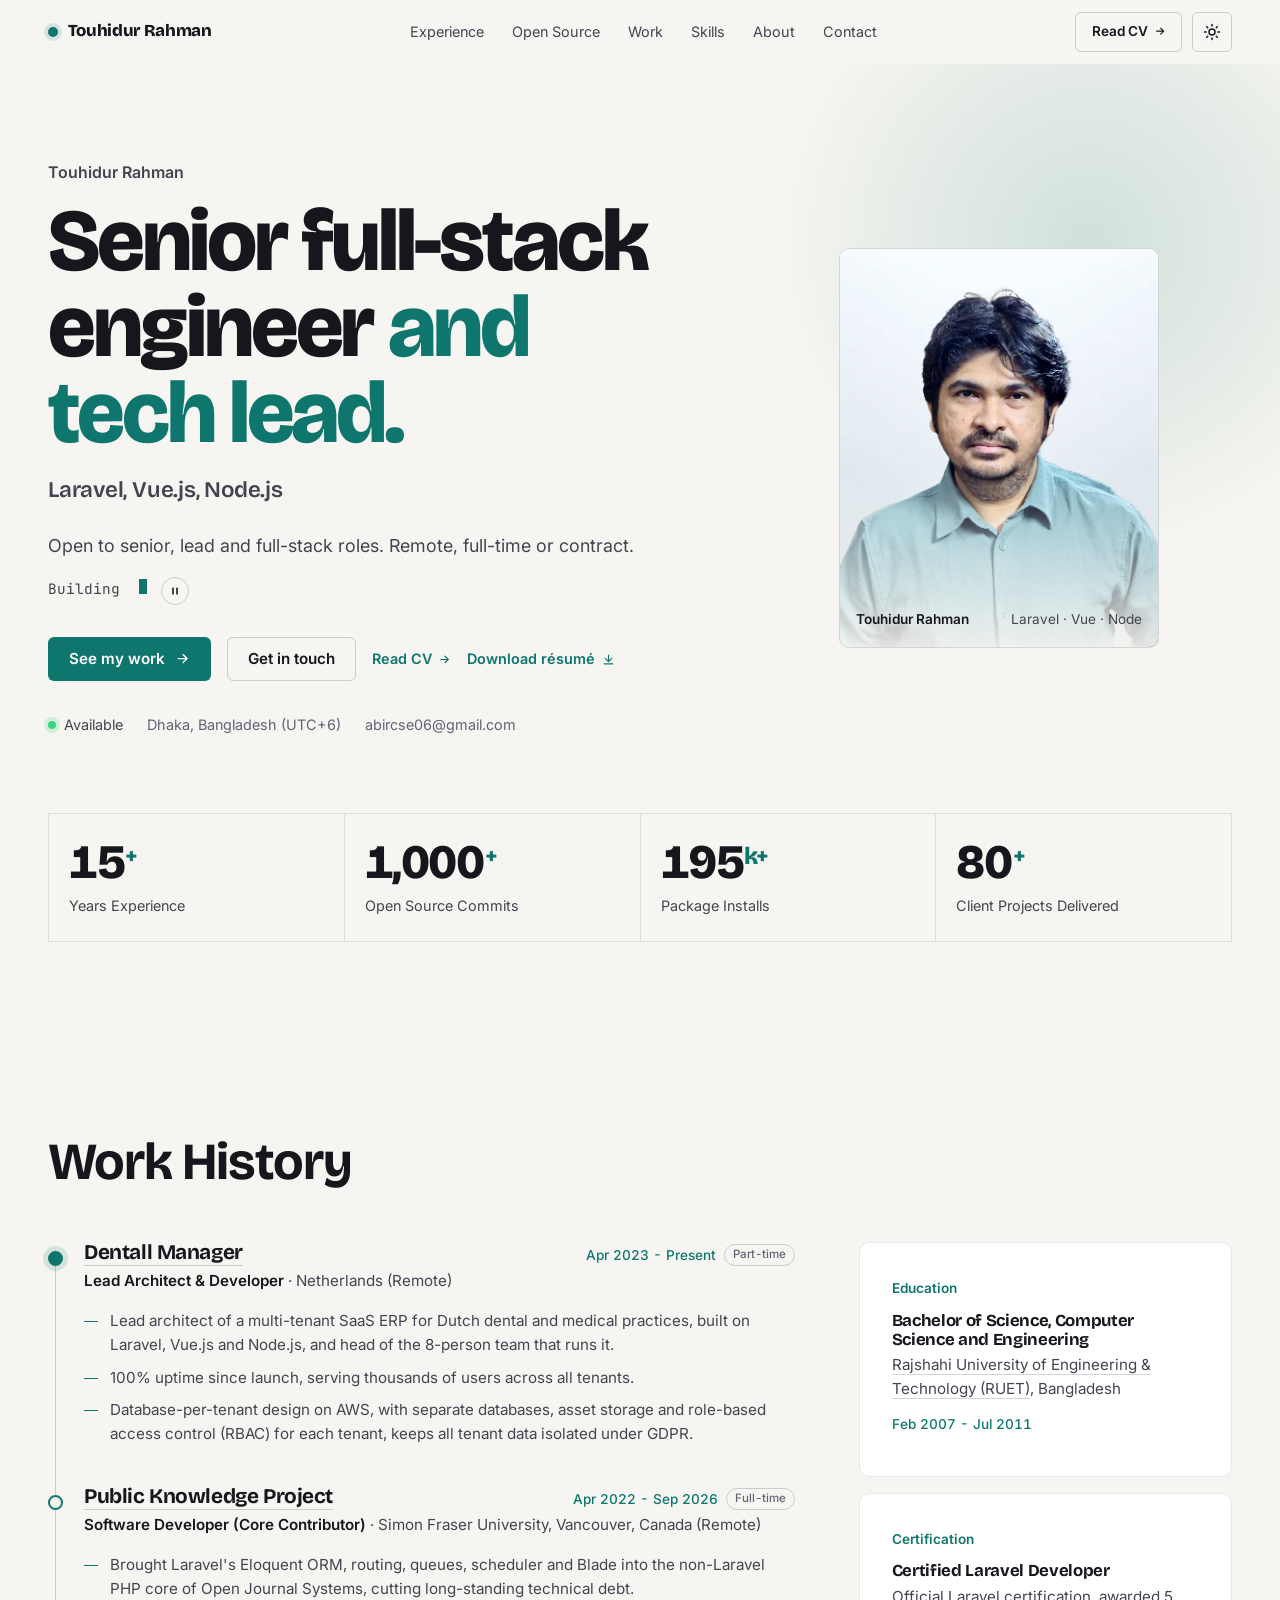
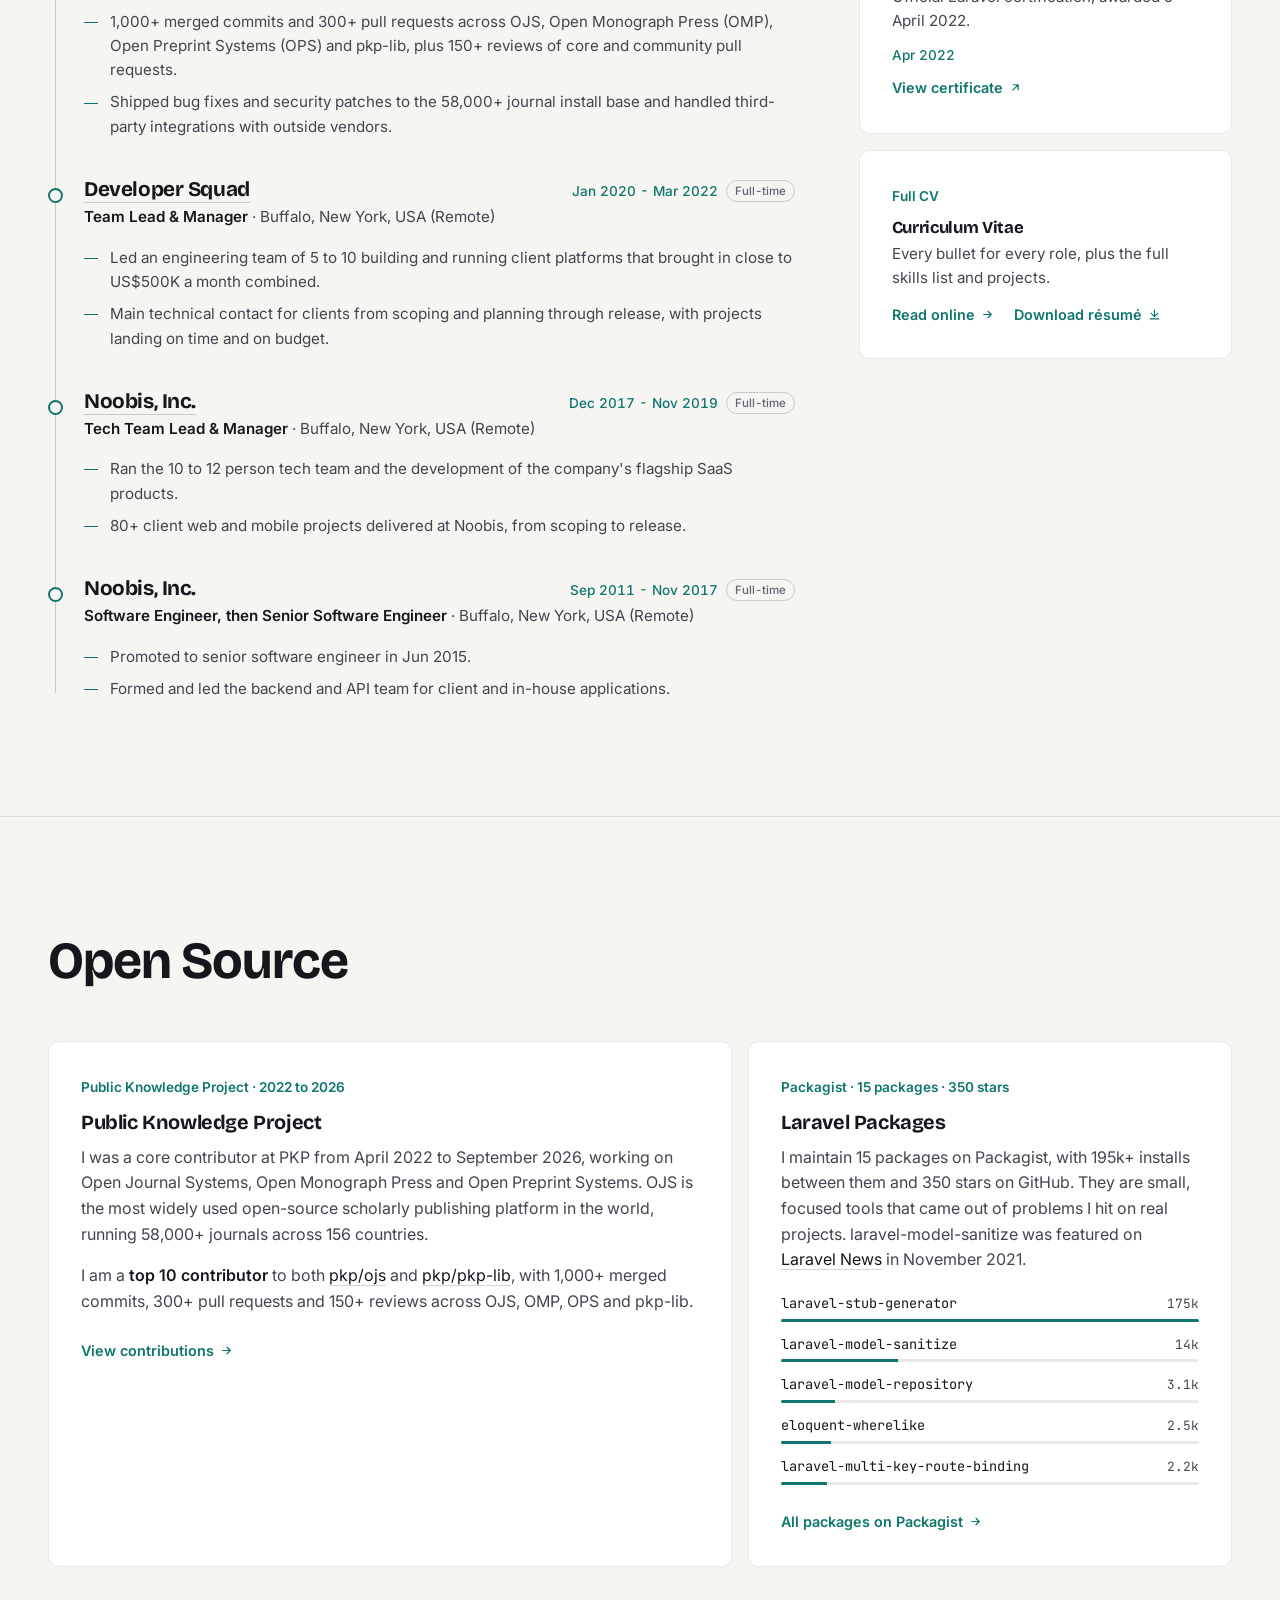
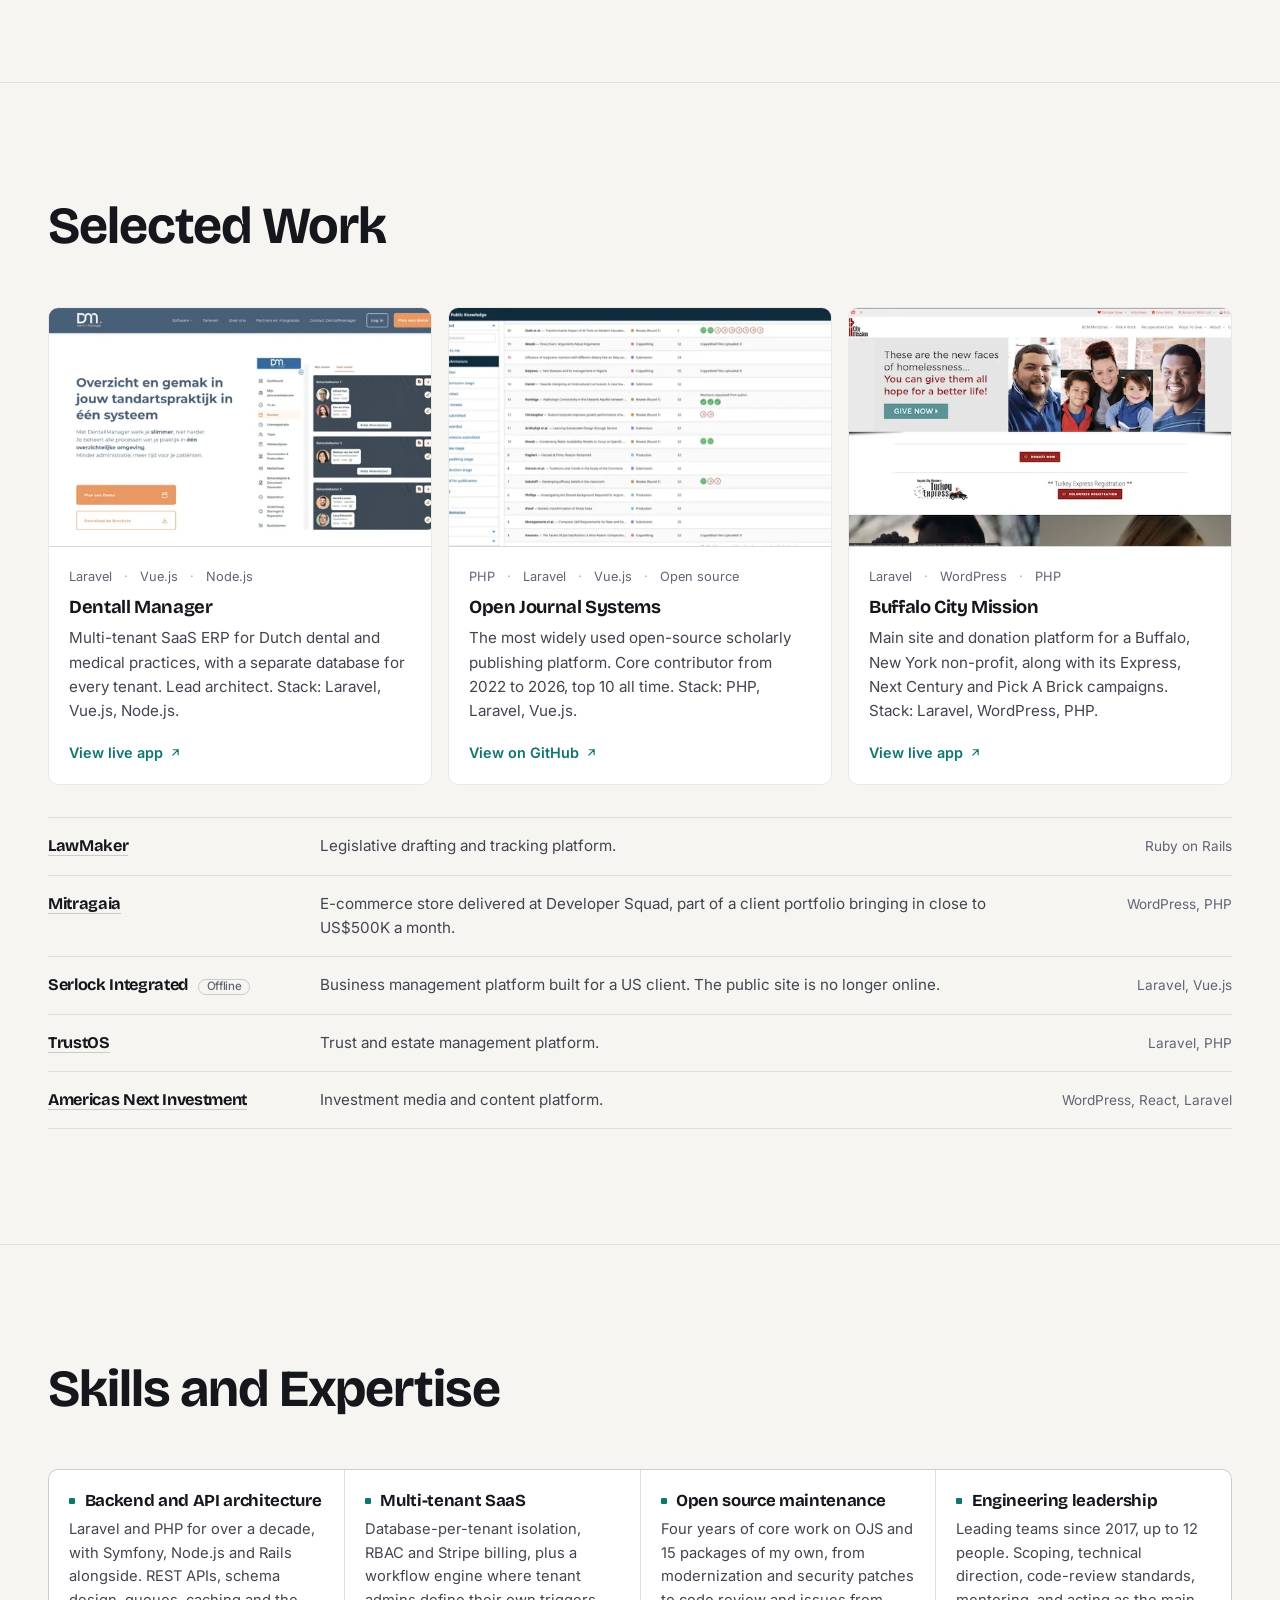
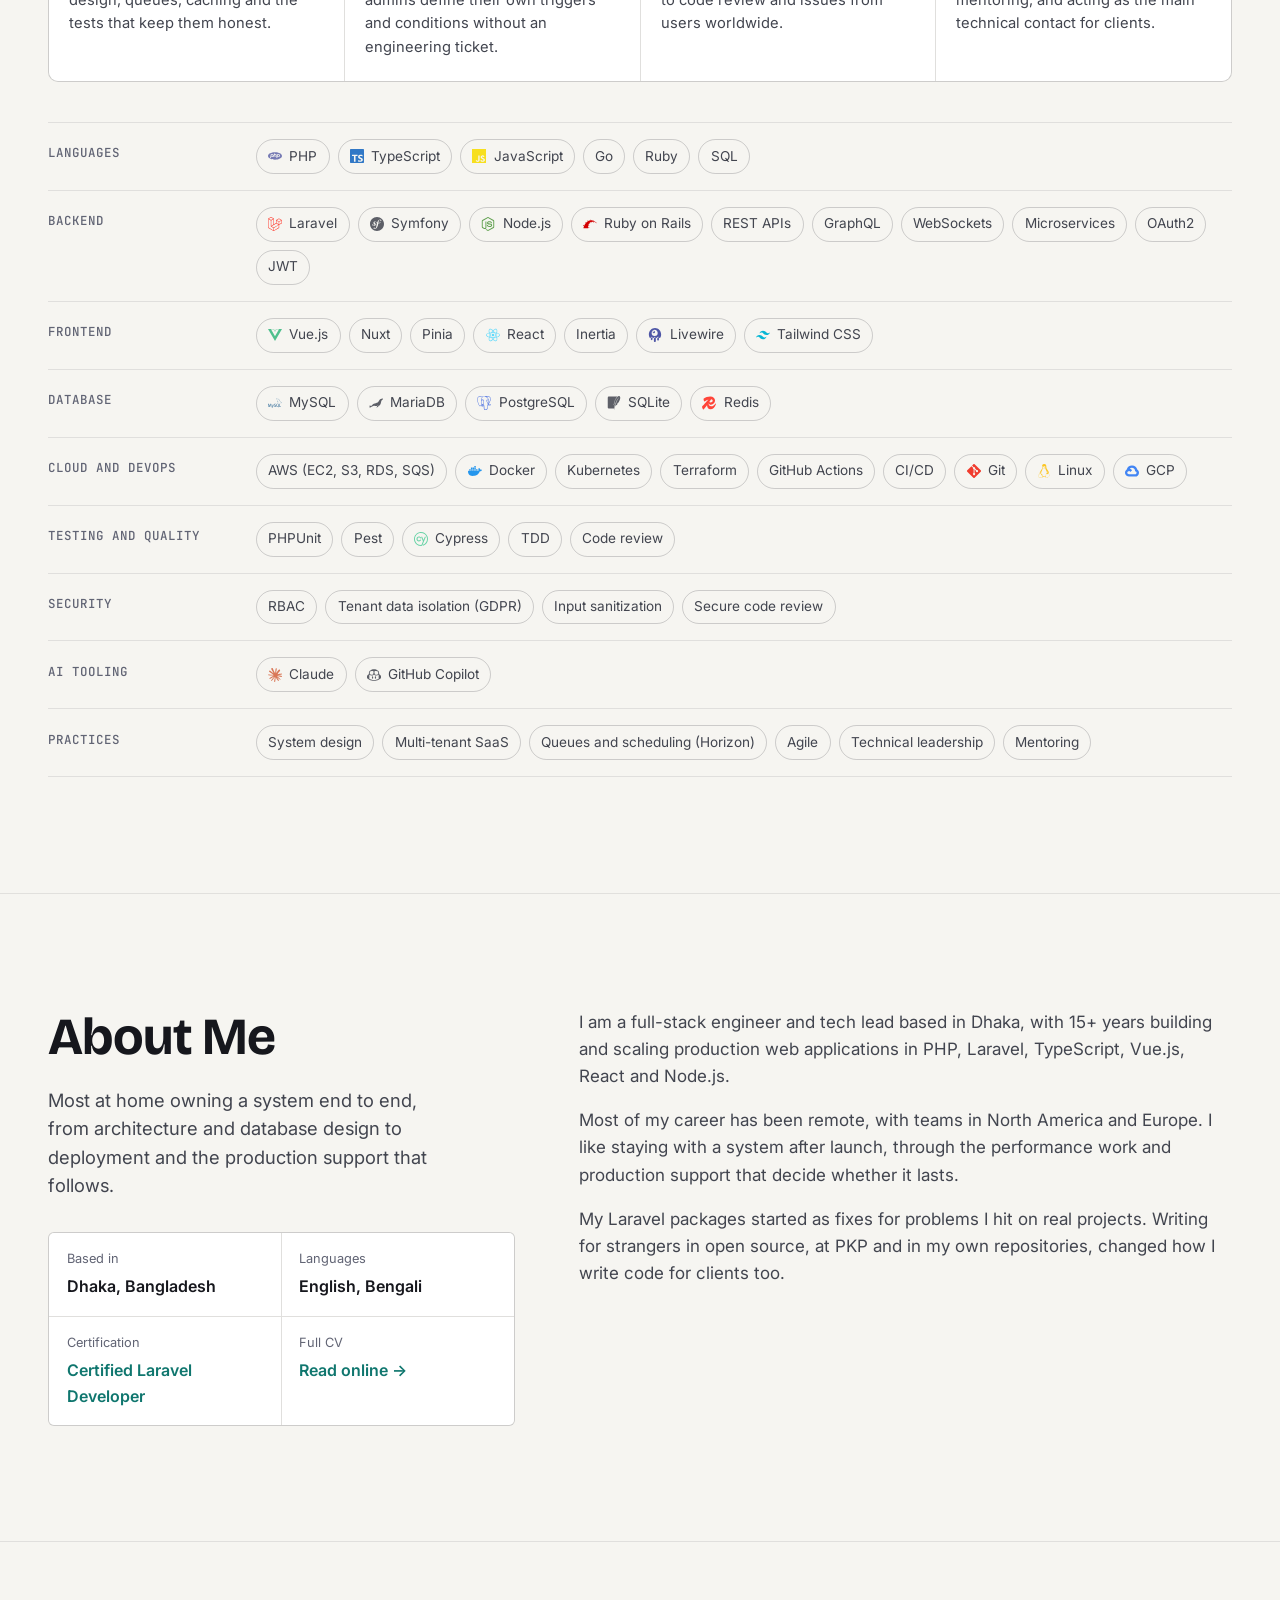
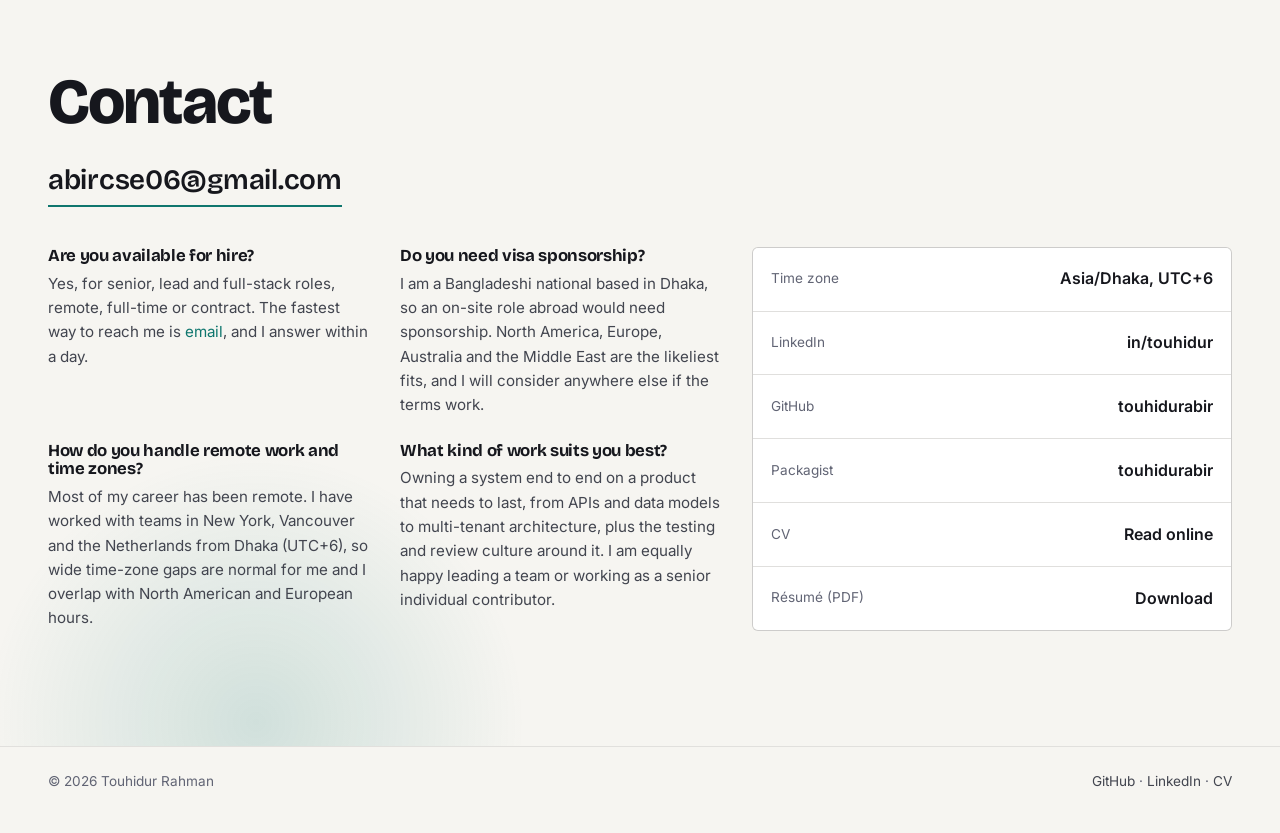
==== index.html @ f5d55537 "Remove ReadNtMeter, the hidden recommendations and unused images" ====
<!doctype html>
<html lang="en">
<head>
	<meta charset="utf-8">
	<meta name="viewport" content="width=device-width, initial-scale=1">
	<meta name="theme-color" content="#0b0c10" media="(prefers-color-scheme: dark)">
	<meta name="theme-color" content="#f6f5f1" media="(prefers-color-scheme: light)">

	<title>Touhidur Rahman | Senior Full-Stack Engineer and Tech Lead | Laravel, Vue.js, Node.js</title>

	<meta name="description" content="Touhidur Rahman is a senior full-stack engineer and tech lead with 15+ years in PHP, Laravel, Vue.js and Node.js, and a top 10 all-time contributor to Open Journal Systems.">
	<meta name="author" content="Touhidur Rahman">
	<meta name="robots" content="index, follow, max-image-preview:large, max-snippet:-1">
	<link rel="canonical" href="https://touhidurabir.github.io/">
	<meta name="google-site-verification" content="dKxKShrEbEvS8kAWoriZzG3mnbuSflZlJT23rzNKthg">

	<meta property="og:type" content="profile">
	<meta property="og:site_name" content="Touhidur Rahman">
	<meta property="og:title" content="Touhidur Rahman | Senior Full-Stack Engineer and Tech Lead | Laravel, Vue.js, Node.js">
	<meta property="og:description" content="Full-stack engineer and tech lead with 15+ years building production web applications in PHP, Laravel, TypeScript, Vue.js, React and Node.js. Top 10 all-time contributor to Open Journal Systems, and 15 Laravel packages with 195k+ installs. Open to senior, lead and full-stack roles, remote, full-time or contract.">
	<meta property="og:url" content="https://touhidurabir.github.io/">
	<meta property="og:image" content="https://touhidurabir.github.io/img/og-card.jpg">
	<meta property="og:image:alt" content="Touhidur Rahman, senior full-stack engineer and tech lead, top 10 all-time contributor to Open Journal Systems. 15+ years experience, 1,000+ open source commits, 195k+ package installs.">
	<meta property="og:image:width" content="1200">
	<meta property="og:image:height" content="630">
	<meta property="og:image:type" content="image/jpeg">
	<meta property="profile:first_name" content="Touhidur">
	<meta property="profile:last_name" content="Rahman">
	<meta property="profile:username" content="touhidurabir">

	<meta name="twitter:card" content="summary_large_image">
	<meta name="twitter:title" content="Touhidur Rahman | Senior Full-Stack Engineer and Tech Lead | Laravel, Vue.js, Node.js">
	<meta name="twitter:description" content="Full-stack engineer and tech lead with 15+ years in PHP, Laravel, Vue.js and Node.js. Top 10 all-time contributor to Open Journal Systems. 15 Laravel packages with 195k+ installs.">
	<meta name="twitter:image" content="https://touhidurabir.github.io/img/og-card.jpg">

	<link rel="icon" type="image/webp" href="img/me-2.webp?v=2">
	<link rel="apple-touch-icon" href="img/apple-touch-icon.png?v=2">
	<link rel="preload" as="image" href="img/me-1.webp" type="image/webp" fetchpriority="high">

	<link rel="preconnect" href="https://fonts.googleapis.com">
	<link rel="preconnect" href="https://fonts.gstatic.com" crossorigin>
	<!-- fonts load without blocking first paint; display=swap covers the gap -->
	<link rel="preload" as="style" href="https://fonts.googleapis.com/css2?family=Bricolage+Grotesque:opsz,wght@12..96,600;12..96,700;12..96,800&family=Inter:wght@400;500;600&family=JetBrains+Mono:wght@400;500&display=swap" onload="this.onload=null;this.rel='stylesheet'">
	<noscript><link rel="stylesheet" href="https://fonts.googleapis.com/css2?family=Bricolage+Grotesque:opsz,wght@12..96,600;12..96,700;12..96,800&family=Inter:wght@400;500;600&family=JetBrains+Mono:wght@400;500&display=swap"></noscript>
	<script>
		/* apply a saved theme before first paint to avoid a flash */
		(function () {
			try {
				var t = localStorage.getItem('theme');
				if (t === 'light' || t === 'dark') document.documentElement.setAttribute('data-theme', t);
			} catch (e) {}
		})();
	</script>
	<link rel="stylesheet" href="css/site.css?v=14">

		<!-- structured data -->
	<script type="application/ld+json">
	{
		"@context": "https://schema.org",
		"@graph": [
			{
				"@type": "Person",
				"@id": "https://touhidurabir.github.io/#person",
				"name": "Touhidur Rahman",
				"alternateName": ["touhidurabir", "Md. Touhidur Rahman"],
				"jobTitle": "Senior Full-Stack Engineer and Tech Lead",
				"description": "Full-stack engineer and tech lead with 15+ years building and scaling production web applications in PHP, Laravel, TypeScript, Vue.js, React and Node.js. Core contributor to Open Journal Systems at the Public Knowledge Project from 2022 to 2026, and maintainer of 15 open-source Laravel packages with 195k+ installs.",
				"url": "https://touhidurabir.github.io/",
				"image": "https://touhidurabir.github.io/img/me-1.webp",
				"email": "mailto:abircse06@gmail.com",
				"address": {
					"@type": "PostalAddress",
					"addressLocality": "Dhaka",
					"addressCountry": "BD"
				},
				"nationality": {
					"@type": "Country",
					"name": "Bangladesh"
				},
				"worksFor": {
					"@type": "Organization",
					"name": "Dentall Manager",
					"url": "https://dentallmanager.nl/"
				},
				"alumniOf": [
					{
						"@type": "CollegeOrUniversity",
						"name": "Rajshahi University of Engineering & Technology",
						"url": "https://www.ruet.ac.bd/"
					},
					{
						"@type": "Organization",
						"name": "Public Knowledge Project",
						"url": "https://pkp.sfu.ca/",
						"parentOrganization": {
							"@type": "CollegeOrUniversity",
							"name": "Simon Fraser University",
							"url": "https://www.sfu.ca/"
						}
					}
				],
				"hasCredential": {
					"@type": "EducationalOccupationalCredential",
					"name": "Certified Laravel Developer",
					"credentialCategory": "certification",
					"dateCreated": "2022-04-05"
				},
				"knowsAbout": [
					"PHP",
					"Laravel",
					"Vue.js",
					"TypeScript",
					"Symfony",
					"Ruby on Rails",
					"Node.js",
					"React",
					"REST API design",
					"GraphQL",
					"Docker",
					"Amazon Web Services",
					"Multi-tenant SaaS architecture",
					"MySQL",
					"PostgreSQL",
					"Redis",
					"Test-driven development",
					"Open source maintenance",
					"Open Journal Systems",
					"Engineering leadership"
				],
				"knowsLanguage": [
					{ "@type": "Language", "name": "English" },
					{ "@type": "Language", "name": "Bengali" }
				],
				"seeks": {
					"@type": "Demand",
					"name": "Remote software engineering roles worldwide, and on-site roles abroad with visa sponsorship"
				},
				"sameAs": [
					"https://github.com/touhidurabir",
					"https://www.linkedin.com/in/touhidur",
					"https://packagist.org/users/touhidurabir/",
					"https://packagist.org/packages/touhidurabir/"
				],
				"mainEntityOfPage": { "@id": "https://touhidurabir.github.io/#profilepage" }
			},
			{
				"@type": "WebSite",
				"@id": "https://touhidurabir.github.io/#website",
				"url": "https://touhidurabir.github.io/",
				"name": "Touhidur Rahman",
				"inLanguage": "en",
				"publisher": { "@id": "https://touhidurabir.github.io/#person" }
			},
			{
				"@type": "ProfilePage",
				"@id": "https://touhidurabir.github.io/#profilepage",
				"url": "https://touhidurabir.github.io/",
				"name": "Touhidur Rahman | Senior Full-Stack Engineer and Tech Lead | Laravel, Vue.js, Node.js",
				"inLanguage": "en",
				"dateModified": "2026-11-04",
				"isPartOf": { "@id": "https://touhidurabir.github.io/#website" },
				"about": { "@id": "https://touhidurabir.github.io/#person" },
				"mainEntity": { "@id": "https://touhidurabir.github.io/#person" }
			},
			{
				"@type": "ItemList",
				"@id": "https://touhidurabir.github.io/#projects",
				"name": "Notable projects by Touhidur Rahman",
				"itemListElement": [
					{ "@type": "ListItem", "position": 1, "name": "Dentall Manager", "url": "https://dentallmanager.nl/" },
					{ "@type": "ListItem", "position": 2, "name": "Open Journal Systems", "url": "https://github.com/pkp/ojs" },
					{ "@type": "ListItem", "position": 3, "name": "Mitragaia", "url": "https://mitragaia.com/" },
					{ "@type": "ListItem", "position": 4, "name": "Serlock Integrated" },
					{ "@type": "ListItem", "position": 5, "name": "LawMaker", "url": "https://lawmaker.io/" },
					{ "@type": "ListItem", "position": 6, "name": "Buffalo City Mission", "url": "https://www.buffalocitymission.org/" },
					{ "@type": "ListItem", "position": 7, "name": "TrustOS", "url": "https://trustos.org/" },
					{ "@type": "ListItem", "position": 8, "name": "Americas Next Investment", "url": "https://americasnextinvestment.com/" }
				]
			},
			{
				"@type": "FAQPage",
				"@id": "https://touhidurabir.github.io/#faq",
				"mainEntity": [
					{
						"@type": "Question",
						"name": "Is Touhidur Rahman available for hire?",
						"acceptedAnswer": {
							"@type": "Answer",
							"text": "Yes. Touhidur Rahman is open to senior, lead and full-stack roles, remote, full-time or contract. The fastest way to reach him is email at abircse06@gmail.com."
						}
					},
					{
						"@type": "Question",
						"name": "Does Touhidur Rahman need visa sponsorship, and will he relocate?",
						"acceptedAnswer": {
							"@type": "Answer",
							"text": "He is a Bangladeshi national based in Dhaka and would need sponsorship for an on-site role abroad. North America, Europe, Australia and the Middle East are the likeliest fits, and he will consider anywhere else if the terms work."
						}
					},
					{
						"@type": "Question",
						"name": "Does Touhidur Rahman work remotely, and across which time zones?",
						"acceptedAnswer": {
							"@type": "Answer",
							"text": "Most of his career has been remote. He has worked with teams in New York, Vancouver and the Netherlands, so he is used to wide time-zone gaps and to overlapping with North American and European hours."
						}
					},
					{
						"@type": "Question",
						"name": "What does Touhidur Rahman work on?",
						"acceptedAnswer": {
							"@type": "Answer",
							"text": "He works across the full stack, mostly in PHP, Laravel, Vue.js, TypeScript and Node.js. He is lead architect of Dentall Manager, a multi-tenant SaaS ERP for Dutch dental and medical practices, and heads the 8-person team that runs it. From 2022 to 2026 he was a core contributor to Open Journal Systems at the Public Knowledge Project, the publishing platform behind 58,000+ journals in 156 countries, and he is among the top 10 all-time contributors to both the OJS codebase and pkp-lib. He also maintains 15 open-source Laravel packages with 195k+ installs."
						}
					}
				]
			}
		]
	}
	</script>
</head>

<body>
	<a class="skip-link" href="#main">Skip to content</a>

	<header class="nav" id="nav">
		<div class="wrap">
			<a class="brand" href="./" aria-label="Touhidur Rahman, home"><span class="dot" aria-hidden="true"></span>Touhidur Rahman</a>
			<nav class="nav-links" aria-label="Page sections">
				<a href="#experience">Experience</a>
				<a href="#open-source">Open Source</a>
				<a href="#work">Work</a>
				<a href="#skills">Skills</a>
				<a href="#about">About</a>
				<a href="#contact">Contact</a>
			</nav>
			<div class="nav-right">
				<a class="nav-cta" href="cv.html">Read CV <svg viewBox="0 0 24 24" fill="none" stroke="currentColor" stroke-width="2.2" stroke-linecap="round" stroke-linejoin="round" aria-hidden="true"><path d="M5 12h14M13 6l6 6-6 6"/></svg></a>
				<button class="theme-toggle" type="button" aria-label="Switch to light mode" title="Toggle colour theme">
					<svg class="icon-moon" viewBox="0 0 24 24" fill="none" stroke="currentColor" stroke-width="2" stroke-linecap="round" stroke-linejoin="round" aria-hidden="true"><path d="M21 12.8A9 9 0 1 1 11.2 3a7 7 0 0 0 9.8 9.8z"/></svg>
					<svg class="icon-sun" viewBox="0 0 24 24" fill="none" stroke="currentColor" stroke-width="2" stroke-linecap="round" stroke-linejoin="round" aria-hidden="true"><circle cx="12" cy="12" r="4"/><path d="M12 2v2M12 20v2M4.9 4.9l1.4 1.4M17.7 17.7l1.4 1.4M2 12h2M20 12h2M4.9 19.1l1.4-1.4M17.7 6.3l1.4-1.4"/></svg>
				</button>
				<button class="nav-toggle" type="button" aria-expanded="false" aria-controls="mobile-menu" aria-label="Open menu">
					<svg viewBox="0 0 24 24" fill="none" stroke="currentColor" stroke-width="2" stroke-linecap="round" aria-hidden="true"><path d="M4 7h16M4 12h16M4 17h16"/></svg>
				</button>
			</div>
		</div>
	</header>
	<div class="mobile-menu" id="mobile-menu">
		<a href="#experience">Experience</a>
		<a href="#open-source">Open Source</a>
		<a href="#work">Work</a>
		<a href="#skills">Skills</a>
		<a href="#about">About</a>
		<a href="#contact">Contact</a>
		<a href="cv.html">Read CV</a>
		<a href="files/Touhidur_Rahman_Resume.pdf" download="Touhidur_Rahman_Resume.pdf">Download résumé (PDF)</a>
	</div>

	<main id="main">

		<!-- ============ HERO ============ -->
		<section class="hero" id="top">
			<div class="wrap">
				<div class="hero-grid">
					<div>
						<p class="hero-kicker">Touhidur Rahman</p>
						<h1>Senior <span style="white-space:nowrap">full-stack</span> engineer <em>and tech lead.</em></h1>
						<p class="hero-stack">Laravel, Vue.js, Node.js</p>
						<p class="hero-sub">Open to senior, lead and full-stack roles. Remote, full-time or contract.</p>
						<p class="sr-only">Building APIs and data layers, multi-tenant SaaS platforms, workflow engines and queues, and Laravel packages with 195k+ installs.</p>
						<div class="rotator">
							<span class="muted" aria-hidden="true">Building</span>
							<span class="word" aria-hidden="true" data-rotate='["APIs and data layers.","multi-tenant SaaS platforms.","workflow engines and queues.","Laravel packages, 195k+ installs."]'>APIs and data layers.</span>
							<span class="caret" aria-hidden="true"></span>
							<button class="rotator-toggle" type="button" aria-pressed="false" aria-label="Pause the typing animation" hidden><svg class="i-pause" viewBox="0 0 24 24" fill="currentColor" aria-hidden="true"><rect x="6" y="5" width="4" height="14" rx="1"/><rect x="14" y="5" width="4" height="14" rx="1"/></svg><svg class="i-play" viewBox="0 0 24 24" fill="currentColor" aria-hidden="true"><path d="M8 5.5v13a1 1 0 0 0 1.5.86l10.5-6.5a1 1 0 0 0 0-1.72L9.5 4.64A1 1 0 0 0 8 5.5z"/></svg></button>
						</div>
						<div class="hero-actions">
							<a class="btn btn-primary" href="#work">See my work
								<svg viewBox="0 0 24 24" fill="none" stroke="currentColor" stroke-width="2.2" stroke-linecap="round" stroke-linejoin="round" aria-hidden="true"><path d="M5 12h14M13 6l6 6-6 6"/></svg>
							</a>
							<a class="btn btn-ghost" href="mailto:abircse06@gmail.com">Get in touch</a>
							<a class="link-arrow" href="cv.html">Read CV
								<svg viewBox="0 0 24 24" fill="none" stroke="currentColor" stroke-width="2.2" stroke-linecap="round" stroke-linejoin="round" aria-hidden="true"><path d="M5 12h14M13 6l6 6-6 6"/></svg>
							</a>
							<a class="link-arrow" href="files/Touhidur_Rahman_Resume.pdf" download="Touhidur_Rahman_Resume.pdf">Download résumé
								<svg viewBox="0 0 24 24" fill="none" stroke="currentColor" stroke-width="2.2" stroke-linecap="round" stroke-linejoin="round" aria-hidden="true"><path d="M12 4v12M6 10l6 6 6-6M4 20h16"/></svg>
							</a>
						</div>
						<div class="hero-meta">
							<span class="live">Available</span>
							<span>Dhaka, Bangladesh (UTC+6)</span>
							<span>abircse06@gmail.com</span>
						</div>
					</div>

					<figure class="portrait">
						<img src="img/me-1.webp" alt="Touhidur Rahman, senior full-stack engineer" width="660" height="880" fetchpriority="high">
						<figcaption class="portrait-tag"><b>Touhidur Rahman</b><span>Laravel · Vue · Node</span></figcaption>
					</figure>
				</div>

				<ul class="stats" aria-label="Key numbers">
					<li class="stat reveal"><div class="val"><span class="num" data-count="15">15</span><sup>+</sup></div><div class="lbl">Years Experience</div></li>
					<li class="stat reveal" data-delay="1"><div class="val"><span class="num" data-count="1000">1,000</span><sup>+</sup></div><div class="lbl">Open Source Commits</div></li>
					<li class="stat reveal" data-delay="2"><div class="val"><span class="num" data-count="195">195</span><sup>k+</sup></div><div class="lbl">Package Installs</div></li>
					<li class="stat reveal" data-delay="3"><div class="val"><span class="num" data-count="80">80</span><sup>+</sup></div><div class="lbl">Client Projects Delivered</div></li>
				</ul>
			</div>
		</section>


		<!-- ============ EXPERIENCE ============ -->
		<section class="section" id="experience">
			<div class="wrap">
				<div class="section-head reveal">
					<div>
						<h2>Work History</h2>
					</div>
				</div>
				<div class="xp-grid">
					<div class="timeline">
						<article class="tl-item is-current reveal">
							<div class="tl-head"><h3><a href="https://dentallmanager.nl/" target="_blank" rel="noopener">Dentall Manager</a></h3><span class="tl-date">Apr 2023 - Present<span class="tl-type">Part-time</span></span></div>
							<p class="tl-role"><b>Lead Architect &amp; Developer</b> · Netherlands (Remote)</p>
							<ul class="tl-bullets">
								<li>Lead architect of a multi-tenant SaaS ERP for Dutch dental and medical practices, built on Laravel, Vue.js and Node.js, and head of the 8-person team that runs it.</li>
								<li>100% uptime since launch, serving thousands of users across all tenants.</li>
								<li>Database-per-tenant design on AWS, with separate databases, asset storage and role-based access control (RBAC) for each tenant, keeps all tenant data isolated under GDPR.</li>
							</ul>
						</article>
							<article class="tl-item reveal">
							<div class="tl-head"><h3><a href="https://pkp.sfu.ca/" target="_blank" rel="noopener">Public Knowledge Project</a></h3><span class="tl-date">Apr 2022 - Sep 2026<span class="tl-type">Full-time</span></span></div>
							<p class="tl-role"><b>Software Developer (Core Contributor)</b> · Simon Fraser University, Vancouver, Canada (Remote)</p>
							<ul class="tl-bullets">
								<li>Brought Laravel's Eloquent ORM, routing, queues, scheduler and Blade into the non-Laravel PHP core of Open Journal Systems, cutting long-standing technical debt.</li>
								<li>1,000+ merged commits and 300+ pull requests across OJS, Open Monograph Press (OMP), Open Preprint Systems (OPS) and pkp-lib, plus 150+ reviews of core and community pull requests.</li>
								<li>Shipped bug fixes and security patches to the 58,000+ journal install base and handled third-party integrations with outside vendors.</li>
							</ul>
						</article>
						<article class="tl-item reveal">
							<div class="tl-head"><h3><a href="https://developersquad.com/" target="_blank" rel="noopener">Developer Squad</a></h3><span class="tl-date">Jan 2020 - Mar 2022<span class="tl-type">Full-time</span></span></div>
							<p class="tl-role"><b>Team Lead &amp; Manager</b> · Buffalo, New York, USA (Remote)</p>
							<ul class="tl-bullets">
								<li>Led an engineering team of 5 to 10 building and running client platforms that brought in close to US$500K a month combined.</li>
								<li>Main technical contact for clients from scoping and planning through release, with projects landing on time and on budget.</li>
							</ul>
						</article>
						<article class="tl-item reveal">
							<div class="tl-head"><h3><a href="https://noobis.com/" target="_blank" rel="noopener">Noobis, Inc.</a></h3><span class="tl-date">Dec 2017 - Nov 2019<span class="tl-type">Full-time</span></span></div>
							<p class="tl-role"><b>Tech Team Lead &amp; Manager</b> · Buffalo, New York, USA (Remote)</p>
							<ul class="tl-bullets">
								<li>Ran the 10 to 12 person tech team and the development of the company's flagship SaaS products.</li>
								<li>80+ client web and mobile projects delivered at Noobis, from scoping to release.</li>
							</ul>
						</article>
						<article class="tl-item reveal">
							<div class="tl-head"><h3>Noobis, Inc.</h3><span class="tl-date">Sep 2011 - Nov 2017<span class="tl-type">Full-time</span></span></div>
							<p class="tl-role"><b>Software Engineer, then Senior Software Engineer</b> · Buffalo, New York, USA (Remote)</p>
							<ul class="tl-bullets">
								<li>Promoted to senior software engineer in Jun 2015.</li>
								<li>Formed and led the backend and API team for client and in-house applications.</li>
							</ul>
						</article>
					</div>

					<aside class="xp-side">
						<div class="card side-card reveal">
							<span class="card-tag">Education</span>
							<h3>Bachelor of Science, Computer Science and Engineering</h3>
							<p class="tl-role"><a href="https://www.ruet.ac.bd/" target="_blank" rel="noopener">Rajshahi University of Engineering &amp; Technology (RUET)</a>, Bangladesh</p>
							<span class="tl-date" style="margin-top:.75rem">Feb 2007 - Jul 2011</span>
						</div>
						<div class="card side-card reveal" data-delay="1">
							<span class="card-tag">Certification</span>
							<h3>Certified Laravel Developer</h3>
							<p class="tl-role">Official Laravel certification, awarded 5 April 2022.</p>
							<span class="tl-date" style="margin-top:.75rem">Apr 2022</span>
							<a class="link-arrow" href="files/laravel-certificate.pdf" target="_blank" rel="noopener">View certificate
								<svg viewBox="0 0 24 24" fill="none" stroke="currentColor" stroke-width="2.2" stroke-linecap="round" stroke-linejoin="round" aria-hidden="true"><path d="M7 17L17 7M8 7h9v9"/></svg>
							</a>
						</div>
						<div class="card side-card reveal" data-delay="2">
							<span class="card-tag">Full CV</span>
							<h3>Curriculum Vitae</h3>
							<p class="tl-role">Every bullet for every role, plus the full skills list and projects.</p>
							<div style="display:flex;gap:1.25rem;flex-wrap:wrap;margin-top:.75rem">
								<a class="link-arrow" href="cv.html">Read online <svg viewBox="0 0 24 24" fill="none" stroke="currentColor" stroke-width="2.2" stroke-linecap="round" stroke-linejoin="round" aria-hidden="true"><path d="M5 12h14M13 6l6 6-6 6"/></svg></a>
								<a class="link-arrow" href="files/Touhidur_Rahman_Resume.pdf" download="Touhidur_Rahman_Resume.pdf">Download résumé <svg viewBox="0 0 24 24" fill="none" stroke="currentColor" stroke-width="2.2" stroke-linecap="round" stroke-linejoin="round" aria-hidden="true"><path d="M12 4v12M6 10l6 6 6-6M4 20h16"/></svg></a>
							</div>
						</div>
					</aside>
				</div>
			</div>
		</section>

		<!-- ============ OPEN SOURCE ============ -->
		<section class="section" id="open-source">
			<div class="wrap">
				<div class="section-head reveal">
					<div>
						<h2>Open Source</h2>
					</div>
									</div>

				<div class="bento">
					<article class="card span-7 reveal">
						<span class="card-tag">Public Knowledge Project · 2022 to 2026</span>
						<h3>Public Knowledge Project</h3>
						<div class="prose" style="margin-top:.75rem">
							<p>I was a core contributor at PKP from April 2022 to September 2026, working on Open Journal Systems, Open Monograph Press and Open Preprint Systems. OJS is the most widely used open-source scholarly publishing platform in the world, running 58,000+ journals across 156 countries.</p>
							<p>I am a <strong>top 10 contributor</strong> to both <a href="https://github.com/pkp/ojs/graphs/contributors?all=1" target="_blank" rel="noopener">pkp/ojs</a> and <a href="https://github.com/pkp/pkp-lib/graphs/contributors?all=1" target="_blank" rel="noopener">pkp/pkp-lib</a>, with 1,000+ merged commits, 300+ pull requests and 150+ reviews across OJS, OMP, OPS and pkp-lib.</p>
						</div>
						<div class="card-foot">
							<a class="link-arrow" href="https://github.com/pkp/ojs/graphs/contributors?all=1" target="_blank" rel="noopener">View contributions
								<svg viewBox="0 0 24 24" fill="none" stroke="currentColor" stroke-width="2.2" stroke-linecap="round" stroke-linejoin="round" aria-hidden="true"><path d="M5 12h14M13 6l6 6-6 6"/></svg>
							</a>
						</div>
					</article>

					<article class="card span-5 reveal" data-delay="1">
						<span class="card-tag">Packagist · 15 packages · 350 stars</span>
						<h3>Laravel Packages</h3>
						<p class="prose" style="margin-top:.75rem">I maintain 15 packages on Packagist, with 195k+ installs between them and 350 stars on GitHub. They are small, focused tools that came out of problems I hit on real projects. laravel-model-sanitize was featured on <a href="https://laravel-news.com/laravel-model-sanitize" target="_blank" rel="noopener">Laravel News</a> in November 2021.</p>
						<ul class="pkgs">
							<li class="pkg"><a href="https://packagist.org/packages/touhidurabir/laravel-stub-generator" target="_blank" rel="noopener">laravel-stub-generator</a><span class="n">175k</span><span class="bar"><i style="--w:100%"></i></span></li>
							<li class="pkg"><a href="https://packagist.org/packages/touhidurabir/laravel-model-sanitize" target="_blank" rel="noopener">laravel-model-sanitize</a><span class="n">14k</span><span class="bar"><i style="--w:28%"></i></span></li>
							<li class="pkg"><a href="https://packagist.org/packages/touhidurabir/laravel-model-repository" target="_blank" rel="noopener">laravel-model-repository</a><span class="n">3.1k</span><span class="bar"><i style="--w:13%"></i></span></li>
							<li class="pkg"><a href="https://packagist.org/packages/touhidurabir/eloquent-wherelike" target="_blank" rel="noopener">eloquent-wherelike</a><span class="n">2.5k</span><span class="bar"><i style="--w:12%"></i></span></li>
							<li class="pkg"><a href="https://packagist.org/packages/touhidurabir/laravel-multi-key-route-binding" target="_blank" rel="noopener">laravel-multi-key-route-binding</a><span class="n">2.2k</span><span class="bar"><i style="--w:11%"></i></span></li>
						</ul>
						<div class="card-foot">
							<a class="link-arrow" href="https://packagist.org/packages/touhidurabir/" target="_blank" rel="noopener">All packages on Packagist
								<svg viewBox="0 0 24 24" fill="none" stroke="currentColor" stroke-width="2.2" stroke-linecap="round" stroke-linejoin="round" aria-hidden="true"><path d="M5 12h14M13 6l6 6-6 6"/></svg>
							</a>
						</div>
					</article>
				</div>
			</div>
		</section>

		<!-- ============ SELECTED WORK ============ -->
		<section class="section" id="work">
			<div class="wrap">
				<div class="section-head reveal">
					<div>
						<h2>Selected Work</h2>
					</div>
				</div>
				<div class="projects">
					<article class="project reveal">
						<div class="project-media"><img src="img/works/thumbnail/dentallmanager.webp" alt="Dentall Manager, a multi-tenant ERP for dental and medical practices" loading="lazy" width="600" height="330"></div>
						<div class="project-body">
							<div class="project-tags"><span>Laravel</span><span>Vue.js</span><span>Node.js</span></div>
							<h3><a class="project-title-link" href="https://dentallmanager.nl/" target="_blank" rel="noopener">Dentall Manager</a></h3>
							<p>Multi-tenant SaaS ERP for Dutch dental and medical practices, with a separate database for every tenant. Lead architect. Stack: Laravel, Vue.js, Node.js.</p>
							<span class="link-arrow">View live app <svg viewBox="0 0 24 24" fill="none" stroke="currentColor" stroke-width="2.2" stroke-linecap="round" stroke-linejoin="round" aria-hidden="true"><path d="M7 17L17 7M8 7h9v9"/></svg></span>
						</div>
					</article>
					<article class="project reveal" data-delay="1">
						<div class="project-media"><img src="img/works/thumbnail/ojs.webp" alt="Open Journal Systems, open-source scholarly publishing platform" loading="lazy" width="600" height="316"></div>
						<div class="project-body">
							<div class="project-tags"><span>PHP</span><span>Laravel</span><span>Vue.js</span><span>Open source</span></div>
							<h3><a class="project-title-link" href="https://github.com/pkp/ojs" target="_blank" rel="noopener">Open Journal Systems</a></h3>
							<p>The most widely used open-source scholarly publishing platform. Core contributor from 2022 to 2026, top 10 all time. Stack: PHP, Laravel, Vue.js.</p>
							<span class="link-arrow">View on GitHub <svg viewBox="0 0 24 24" fill="none" stroke="currentColor" stroke-width="2.2" stroke-linecap="round" stroke-linejoin="round" aria-hidden="true"><path d="M7 17L17 7M8 7h9v9"/></svg></span>
						</div>
					</article>
					<article class="project reveal" data-delay="2">
						<div class="project-media"><img src="img/works/thumbnail/buffalocitymission.webp" alt="Buffalo City Mission website" loading="lazy" width="600" height="339"></div>
						<div class="project-body">
							<div class="project-tags"><span>Laravel</span><span>WordPress</span><span>PHP</span></div>
							<h3><a class="project-title-link" href="https://www.buffalocitymission.org/" target="_blank" rel="noopener">Buffalo City Mission</a></h3>
							<p>Main site and donation platform for a Buffalo, New York non-profit, along with its Express, Next Century and Pick A Brick campaigns. Stack: Laravel, WordPress, PHP.</p>
							<span class="link-arrow">View live app <svg viewBox="0 0 24 24" fill="none" stroke="currentColor" stroke-width="2.2" stroke-linecap="round" stroke-linejoin="round" aria-hidden="true"><path d="M7 17L17 7M8 7h9v9"/></svg></span>
						</div>
					</article>
				</div>
				<ul class="project-list reveal" aria-label="More client projects">
					<li class="pl-row">
						<h3 class="pl-name"><a href="https://lawmaker.io/" target="_blank" rel="noopener">LawMaker</a></h3>
						<p class="pl-desc">Legislative drafting and tracking platform.</p>
						<p class="pl-stack">Ruby on Rails</p>
					</li>
					<li class="pl-row">
						<h3 class="pl-name"><a href="https://mitragaia.com/" target="_blank" rel="noopener">Mitragaia</a></h3>
						<p class="pl-desc">E-commerce store delivered at Developer Squad, part of a client portfolio bringing in close to US$500K a month.</p>
						<p class="pl-stack">WordPress, PHP</p>
					</li>
					<li class="pl-row">
						<h3 class="pl-name">Serlock Integrated<span class="pl-badge">Offline</span></h3>
						<p class="pl-desc">Business management platform built for a US client. The public site is no longer online.</p>
						<p class="pl-stack">Laravel, Vue.js</p>
					</li>
					<li class="pl-row">
						<h3 class="pl-name"><a href="https://trustos.org/" target="_blank" rel="noopener">TrustOS</a></h3>
						<p class="pl-desc">Trust and estate management platform.</p>
						<p class="pl-stack">Laravel, PHP</p>
					</li>
					<li class="pl-row">
						<h3 class="pl-name"><a href="https://americasnextinvestment.com/" target="_blank" rel="noopener">Americas Next Investment</a></h3>
						<p class="pl-desc">Investment media and content platform.</p>
						<p class="pl-stack">WordPress, React, Laravel</p>
					</li>
				</ul>
			</div>
		</section>

		<!-- ============ SKILLS (what I do + toolset) ============ -->
		<section class="section" id="skills">
			<div class="wrap">
				<div class="section-head reveal">
					<div>
						<h2>Skills and Expertise</h2>
					</div>
				</div>
				<ul class="focus" id="expertise" aria-label="Areas of focus">
					<li class="focus-item reveal">
						<h3>Backend and API architecture</h3>
						<p>Laravel and PHP for over a decade, with Symfony, Node.js and Rails alongside. REST APIs, schema design, queues, caching and the tests that keep them honest.</p>
					</li>
					<li class="focus-item reveal" data-delay="1">
						<h3>Multi-tenant SaaS</h3>
						<p>Database-per-tenant isolation, RBAC and Stripe billing, plus a workflow engine where tenant admins define their own triggers and conditions without an engineering ticket.</p>
					</li>
					<li class="focus-item reveal" data-delay="2">
						<h3>Open source maintenance</h3>
						<p>Four years of core work on OJS and 15 packages of my own, from modernization and security patches to code review and issues from users worldwide.</p>
					</li>
					<li class="focus-item reveal" data-delay="3">
						<h3>Engineering leadership</h3>
						<p>Leading teams since 2017, up to 12 people. Scoping, technical direction, code-review standards, mentoring, and acting as the main technical contact for clients.</p>
					</li>
				</ul>
				<div class="skill-rows reveal">
					<div class="skill-row">
						<h3>Languages</h3>
						<div class="chips"><span class="chip"><svg class="chip-icon" viewBox="0 0 24 24" aria-hidden="true" style="--brand:#777BB4"><path d="M7.01 10.207h-.944l-.515 2.648h.838c.556 0 .97-.105 1.242-.314.272-.21.455-.559.55-1.049.092-.47.05-.802-.124-.995-.175-.193-.523-.29-1.047-.29zM12 5.688C5.373 5.688 0 8.514 0 12s5.373 6.313 12 6.313S24 15.486 24 12c0-3.486-5.373-6.312-12-6.312zm-3.26 7.451c-.261.25-.575.438-.917.551-.336.108-.765.164-1.285.164H5.357l-.327 1.681H3.652l1.23-6.326h2.65c.797 0 1.378.209 1.744.628.366.418.476 1.002.33 1.752a2.836 2.836 0 0 1-.305.847c-.143.255-.33.49-.561.703zm4.024.715l.543-2.799c.063-.318.039-.536-.068-.651-.107-.116-.336-.174-.687-.174H11.46l-.704 3.625H9.388l1.23-6.327h1.367l-.327 1.682h1.218c.767 0 1.295.134 1.586.401s.378.7.263 1.299l-.572 2.944h-1.389zm7.597-2.265a2.782 2.782 0 0 1-.305.847c-.143.255-.33.49-.561.703a2.44 2.44 0 0 1-.917.551c-.336.108-.765.164-1.286.164h-1.18l-.327 1.682h-1.378l1.23-6.326h2.649c.797 0 1.378.209 1.744.628.366.417.477 1.001.331 1.751zM17.766 10.207h-.943l-.516 2.648h.838c.557 0 .971-.105 1.242-.314.272-.21.455-.559.551-1.049.092-.47.049-.802-.125-.995s-.524-.29-1.047-.29z"/></svg>PHP</span><span class="chip"><svg class="chip-icon" viewBox="0 0 24 24" aria-hidden="true" style="--brand:#3178C6"><path d="M1.125 0C.502 0 0 .502 0 1.125v21.75C0 23.498.502 24 1.125 24h21.75c.623 0 1.125-.502 1.125-1.125V1.125C24 .502 23.498 0 22.875 0zm17.363 9.75c.612 0 1.154.037 1.627.111a6.38 6.38 0 0 1 1.306.34v2.458a3.95 3.95 0 0 0-.643-.361 5.093 5.093 0 0 0-.717-.26 5.453 5.453 0 0 0-1.426-.2c-.3 0-.573.028-.819.086a2.1 2.1 0 0 0-.623.242c-.17.104-.3.229-.393.374a.888.888 0 0 0-.14.49c0 .196.053.373.156.529.104.156.252.304.443.444s.423.276.696.41c.273.135.582.274.926.416.47.197.892.407 1.266.628.374.222.695.473.963.753.268.279.472.598.614.957.142.359.214.776.214 1.253 0 .657-.125 1.21-.373 1.656a3.033 3.033 0 0 1-1.012 1.085 4.38 4.38 0 0 1-1.487.596c-.566.12-1.163.18-1.79.18a9.916 9.916 0 0 1-1.84-.164 5.544 5.544 0 0 1-1.512-.493v-2.63a5.033 5.033 0 0 0 3.237 1.2c.333 0 .624-.03.872-.09.249-.06.456-.144.623-.25.166-.108.29-.234.373-.38a1.023 1.023 0 0 0-.074-1.089 2.12 2.12 0 0 0-.537-.5 5.597 5.597 0 0 0-.807-.444 27.72 27.72 0 0 0-1.007-.436c-.918-.383-1.602-.852-2.053-1.405-.45-.553-.676-1.222-.676-2.005 0-.614.123-1.141.369-1.582.246-.441.58-.804 1.004-1.089a4.494 4.494 0 0 1 1.47-.629 7.536 7.536 0 0 1 1.77-.201zm-15.113.188h9.563v2.166H9.506v9.646H6.789v-9.646H3.375z"/></svg>TypeScript</span><span class="chip"><svg class="chip-icon" viewBox="0 0 24 24" aria-hidden="true" style="--brand:#F7DF1E"><path d="M0 0h24v24H0V0zm22.034 18.276c-.175-1.095-.888-2.015-3.003-2.873-.736-.345-1.554-.585-1.797-1.14-.091-.33-.105-.51-.046-.705.15-.646.915-.84 1.515-.66.39.12.75.42.976.9 1.034-.676 1.034-.676 1.755-1.125-.27-.42-.404-.601-.586-.78-.63-.705-1.469-1.065-2.834-1.034l-.705.089c-.676.165-1.32.525-1.71 1.005-1.14 1.291-.811 3.541.569 4.471 1.365 1.02 3.361 1.244 3.616 2.205.24 1.17-.87 1.545-1.966 1.41-.811-.18-1.26-.586-1.755-1.336l-1.83 1.051c.21.48.45.689.81 1.109 1.74 1.756 6.09 1.666 6.871-1.004.029-.09.24-.705.074-1.65l.046.067zm-8.983-7.245h-2.248c0 1.938-.009 3.864-.009 5.805 0 1.232.063 2.363-.138 2.711-.33.689-1.18.601-1.566.48-.396-.196-.597-.466-.83-.855-.063-.105-.11-.196-.127-.196l-1.825 1.125c.305.63.75 1.172 1.324 1.517.855.51 2.004.675 3.207.405.783-.226 1.458-.691 1.811-1.411.51-.93.402-2.07.397-3.346.012-2.054 0-4.109 0-6.179l.004-.056z"/></svg>JavaScript</span><span class="chip">Go</span><span class="chip">Ruby</span><span class="chip">SQL</span></div>
					</div>
					<div class="skill-row">
						<h3>Backend</h3>
						<div class="chips"><span class="chip"><svg class="chip-icon" viewBox="0 0 24 24" aria-hidden="true" style="--brand:#FF2D20"><path d="M23.642 5.43a.364.364 0 01.014.1v5.149c0 .135-.073.26-.189.326l-4.323 2.49v4.934a.378.378 0 01-.188.326L9.93 23.949a.316.316 0 01-.066.027c-.008.002-.016.008-.024.01a.348.348 0 01-.192 0c-.011-.002-.02-.008-.03-.012-.02-.008-.042-.014-.062-.025L.533 18.755a.376.376 0 01-.189-.326V2.974c0-.033.005-.066.014-.098.003-.012.01-.02.014-.032a.369.369 0 01.023-.058c.004-.013.015-.022.023-.033l.033-.045c.012-.01.025-.018.037-.027.014-.012.027-.024.041-.034H.53L5.043.05a.375.375 0 01.375 0L9.93 2.647h.002c.015.01.027.021.04.033l.038.027c.013.014.02.03.033.045.008.011.02.021.025.033.01.02.017.038.024.058.003.011.01.021.013.032.01.031.014.064.014.098v9.652l3.76-2.164V5.527c0-.033.004-.066.013-.098.003-.01.01-.02.013-.032a.487.487 0 01.024-.059c.007-.012.018-.02.025-.033.012-.015.021-.03.033-.043.012-.012.025-.02.037-.028.014-.01.026-.023.041-.032h.001l4.513-2.598a.375.375 0 01.375 0l4.513 2.598c.016.01.027.021.042.031.012.01.025.018.036.028.013.014.022.03.034.044.008.012.019.021.024.033.011.02.018.04.024.06.006.01.012.021.015.032zm-.74 5.032V6.179l-1.578.908-2.182 1.256v4.283zm-4.51 7.75v-4.287l-2.147 1.225-6.126 3.498v4.325zM1.093 3.624v14.588l8.273 4.761v-4.325l-4.322-2.445-.002-.003H5.04c-.014-.01-.025-.021-.04-.031-.011-.01-.024-.018-.035-.027l-.001-.002c-.013-.012-.021-.025-.031-.04-.01-.011-.021-.022-.028-.036h-.002c-.008-.014-.013-.031-.02-.047-.006-.016-.014-.027-.018-.043a.49.49 0 01-.008-.057c-.002-.014-.006-.027-.006-.041V5.789l-2.18-1.257zM5.23.81L1.47 2.974l3.76 2.164 3.758-2.164zm1.956 13.505l2.182-1.256V3.624l-1.58.91-2.182 1.255v9.435zm11.581-10.95l-3.76 2.163 3.76 2.163 3.759-2.164zm-.376 4.978L16.21 7.087 14.63 6.18v4.283l2.182 1.256 1.58.908zm-8.65 9.654l5.514-3.148 2.756-1.572-3.757-2.163-4.323 2.489-3.941 2.27z"/></svg>Laravel</span><span class="chip"><svg class="chip-icon chip-icon-mono" viewBox="0 0 24 24" aria-hidden="true"><path d="M24 12c0 6.628-5.372 12-12 12S0 18.628 0 12 5.372 0 12 0s12 5.372 12 12zm-6.753-7.561c-1.22.042-2.283.715-3.075 1.644-.878 1.02-1.461 2.229-1.881 3.461-.753-.614-1.332-1.414-2.539-1.761-.966-.297-2.015-.105-2.813.514-.41.319-.71.757-.861 1.254-.36 1.176.381 2.225.719 2.6l.737.79c.15.154.519.56.339 1.138-.193.631-.951 1.037-1.732.799-.348-.106-.848-.366-.734-.73.045-.15.152-.263.21-.391.052-.11.077-.194.095-.242.141-.465-.053-1.07-.551-1.223-.465-.143-.939-.03-1.125.566-.209.68.117 1.913 1.86 2.449 2.04.628 3.765-.484 4.009-1.932.153-.907-.255-1.582-1.006-2.447l-.612-.677c-.371-.37-.497-1.002-.114-1.485.324-.409.785-.584 1.539-.379 1.103.3 1.594 1.063 2.412 1.68-.338 1.11-.56 2.223-.759 3.222l-.123.746c-.585 3.07-1.033 4.757-2.194 5.726-.234.166-.57.416-1.073.434-.266.005-.352-.176-.355-.257-.006-.184.15-.271.255-.353.154-.083.39-.224.372-.674-.016-.532-.456-.994-1.094-.973-.477.017-1.203.465-1.176 1.286.028.85.819 1.485 2.012 1.444.638-.021 2.062-.281 3.464-1.949 1.633-1.911 2.09-4.101 2.434-5.706l.383-2.116c.213.024.441.042.69.048 2.032.044 3.049-1.01 3.064-1.776.01-.464-.304-.921-.744-.91-.386.009-.718.278-.806.654-.094.428.646.813.068 1.189-.41.266-1.146.452-2.184.3l.188-1.042c.386-1.976.859-4.407 2.661-4.467.132-.007.612.006.623.323.003.105-.022.134-.147.375-.115.155-.174.345-.168.537.017.504.4.836.957.816.743-.023.955-.748.945-1.119-.032-.874-.952-1.424-2.17-1.386z"/></svg>Symfony</span><span class="chip"><svg class="chip-icon" viewBox="0 0 24 24" aria-hidden="true" style="--brand:#5FA04E"><path d="M11.998,24c-0.321,0-0.641-0.084-0.922-0.247l-2.936-1.737c-0.438-0.245-0.224-0.332-0.08-0.383 c0.585-0.203,0.703-0.25,1.328-0.604c0.065-0.037,0.151-0.023,0.218,0.017l2.256,1.339c0.082,0.045,0.197,0.045,0.272,0l8.795-5.076 c0.082-0.047,0.134-0.141,0.134-0.238V6.921c0-0.099-0.053-0.192-0.137-0.242l-8.791-5.072c-0.081-0.047-0.189-0.047-0.271,0 L3.075,6.68C2.99,6.729,2.936,6.825,2.936,6.921v10.15c0,0.097,0.054,0.189,0.139,0.235l2.409,1.392 c1.307,0.654,2.108-0.116,2.108-0.89V7.787c0-0.142,0.114-0.253,0.256-0.253h1.115c0.139,0,0.255,0.112,0.255,0.253v10.021 c0,1.745-0.95,2.745-2.604,2.745c-0.508,0-0.909,0-2.026-0.551L2.28,18.675c-0.57-0.329-0.922-0.945-0.922-1.604V6.921 c0-0.659,0.353-1.275,0.922-1.603l8.795-5.082c0.557-0.315,1.296-0.315,1.848,0l8.794,5.082c0.57,0.329,0.924,0.944,0.924,1.603 v10.15c0,0.659-0.354,1.273-0.924,1.604l-8.794,5.078C12.643,23.916,12.324,24,11.998,24z M19.099,13.993 c0-1.9-1.284-2.406-3.987-2.763c-2.731-0.361-3.009-0.548-3.009-1.187c0-0.528,0.235-1.233,2.258-1.233 c1.807,0,2.473,0.389,2.747,1.607c0.024,0.115,0.129,0.199,0.247,0.199h1.141c0.071,0,0.138-0.031,0.186-0.081 c0.048-0.054,0.074-0.123,0.067-0.196c-0.177-2.098-1.571-3.076-4.388-3.076c-2.508,0-4.004,1.058-4.004,2.833 c0,1.925,1.488,2.457,3.895,2.695c2.88,0.282,3.103,0.703,3.103,1.269c0,0.983-0.789,1.402-2.642,1.402 c-2.327,0-2.839-0.584-3.011-1.742c-0.02-0.124-0.126-0.215-0.253-0.215h-1.137c-0.141,0-0.254,0.112-0.254,0.253 c0,1.482,0.806,3.248,4.655,3.248C17.501,17.007,19.099,15.91,19.099,13.993z"/></svg>Node.js</span><span class="chip"><svg class="chip-icon" viewBox="0 0 24 24" aria-hidden="true" style="--brand:#D30001"><path d="M.741 19.365h8.36s-1.598-7.291 3.693-10.243l.134-.066c1.286-.637 4.907-2.431 10.702 1.854.19-.159.37-.286.37-.286s-5.503-5.492-11.63-4.878c-3.079.275-6.867 3.079-9.09 6.783C1.058 16.233.741 19.365.741 19.365Zm8.804-.783a10.682 10.682 0 0 1-.127-1.333l1.143.412c.063.498.159.963.254 1.376l-1.27-.455Zm-7.799-4.317L.529 13.82c-.201.455-.423.984-.529 1.27l1.217.444c.137-.359.36-.878.529-1.269Zm7.831.296.857.677c.042-.413.116-.825.222-1.238l-.762-.603c-.137.391-.233.783-.317 1.164Zm2.042-2.646-.508-.762c.191-.243.413-.486.656-.709l.476.72a5.958 5.958 0 0 0-.624.751ZM4.19 8.878l.752.656c-.254.265-.498.551-.72.836l-.815-.698c.244-.265.508-.529.783-.794Zm9.799 1.027-.243-.73c.265-.117.571-.233.931-.339l.233.698a6.82 6.82 0 0 0-.921.371Zm3.122-.656.042-.667c.339.021.688.064 1.048.138l-.042.656a5.859 5.859 0 0 0-1.048-.127ZM8.942 6.392l-.476-.731c-.265.138-.54.286-.826.455l.487.741c.275-.169.54-.328.815-.465Zm9.217-.053.042-.709c-.095-.053-.36-.18-1.026-.371l-.043.699c.349.116.688.243 1.027.381ZM13.238 5.28h.106l-.212-.645c-.328 0-.666.021-1.016.063l.201.625a8.87 8.87 0 0 1 .921-.043Z"/></svg>Ruby on Rails</span><span class="chip">REST APIs</span><span class="chip">GraphQL</span><span class="chip">WebSockets</span><span class="chip">Microservices</span><span class="chip">OAuth2</span><span class="chip">JWT</span></div>
					</div>
					<div class="skill-row">
						<h3>Frontend</h3>
						<div class="chips"><span class="chip"><svg class="chip-icon" viewBox="0 0 24 24" aria-hidden="true" style="--brand:#4FC08D"><path d="M24,1.61H14.06L12,5.16,9.94,1.61H0L12,22.39ZM12,14.08,5.16,2.23H9.59L12,6.41l2.41-4.18h4.43Z"/></svg>Vue.js</span><span class="chip">Nuxt</span><span class="chip">Pinia</span><span class="chip"><svg class="chip-icon" viewBox="0 0 24 24" aria-hidden="true" style="--brand:#61DAFB"><path d="M14.23 12.004a2.236 2.236 0 0 1-2.235 2.236 2.236 2.236 0 0 1-2.236-2.236 2.236 2.236 0 0 1 2.235-2.236 2.236 2.236 0 0 1 2.236 2.236zm2.648-10.69c-1.346 0-3.107.96-4.888 2.622-1.78-1.653-3.542-2.602-4.887-2.602-.41 0-.783.093-1.106.278-1.375.793-1.683 3.264-.973 6.365C1.98 8.917 0 10.42 0 12.004c0 1.59 1.99 3.097 5.043 4.03-.704 3.113-.39 5.588.988 6.38.32.187.69.275 1.102.275 1.345 0 3.107-.96 4.888-2.624 1.78 1.654 3.542 2.603 4.887 2.603.41 0 .783-.09 1.106-.275 1.374-.792 1.683-3.263.973-6.365C22.02 15.096 24 13.59 24 12.004c0-1.59-1.99-3.097-5.043-4.032.704-3.11.39-5.587-.988-6.38-.318-.184-.688-.277-1.092-.278zm-.005 1.09v.006c.225 0 .406.044.558.127.666.382.955 1.835.73 3.704-.054.46-.142.945-.25 1.44-.96-.236-2.006-.417-3.107-.534-.66-.905-1.345-1.727-2.035-2.447 1.592-1.48 3.087-2.292 4.105-2.295zm-9.77.02c1.012 0 2.514.808 4.11 2.28-.686.72-1.37 1.537-2.02 2.442-1.107.117-2.154.298-3.113.538-.112-.49-.195-.964-.254-1.42-.23-1.868.054-3.32.714-3.707.19-.09.4-.127.563-.132zm4.882 3.05c.455.468.91.992 1.36 1.564-.44-.02-.89-.034-1.345-.034-.46 0-.915.01-1.36.034.44-.572.895-1.096 1.345-1.565zM12 8.1c.74 0 1.477.034 2.202.093.406.582.802 1.203 1.183 1.86.372.64.71 1.29 1.018 1.946-.308.655-.646 1.31-1.013 1.95-.38.66-.773 1.288-1.18 1.87-.728.063-1.466.098-2.21.098-.74 0-1.477-.035-2.202-.093-.406-.582-.802-1.204-1.183-1.86-.372-.64-.71-1.29-1.018-1.946.303-.657.646-1.313 1.013-1.954.38-.66.773-1.286 1.18-1.868.728-.064 1.466-.098 2.21-.098zm-3.635.254c-.24.377-.48.763-.704 1.16-.225.39-.435.782-.635 1.174-.265-.656-.49-1.31-.676-1.947.64-.15 1.315-.283 2.015-.386zm7.26 0c.695.103 1.365.23 2.006.387-.18.632-.405 1.282-.66 1.933-.2-.39-.41-.783-.64-1.174-.225-.392-.465-.774-.705-1.146zm3.063.675c.484.15.944.317 1.375.498 1.732.74 2.852 1.708 2.852 2.476-.005.768-1.125 1.74-2.857 2.475-.42.18-.88.342-1.355.493-.28-.958-.646-1.956-1.1-2.98.45-1.017.81-2.01 1.085-2.964zm-13.395.004c.278.96.645 1.957 1.1 2.98-.45 1.017-.812 2.01-1.086 2.964-.484-.15-.944-.318-1.37-.5-1.732-.737-2.852-1.706-2.852-2.474 0-.768 1.12-1.742 2.852-2.476.42-.18.88-.342 1.356-.494zm11.678 4.28c.265.657.49 1.312.676 1.948-.64.157-1.316.29-2.016.39.24-.375.48-.762.705-1.158.225-.39.435-.788.636-1.18zm-9.945.02c.2.392.41.783.64 1.175.23.39.465.772.705 1.143-.695-.102-1.365-.23-2.006-.386.18-.63.406-1.282.66-1.933zM17.92 16.32c.112.493.2.968.254 1.423.23 1.868-.054 3.32-.714 3.708-.147.09-.338.128-.563.128-1.012 0-2.514-.807-4.11-2.28.686-.72 1.37-1.536 2.02-2.44 1.107-.118 2.154-.3 3.113-.54zm-11.83.01c.96.234 2.006.415 3.107.532.66.905 1.345 1.727 2.035 2.446-1.595 1.483-3.092 2.295-4.11 2.295-.22-.005-.406-.05-.553-.132-.666-.38-.955-1.834-.73-3.703.054-.46.142-.944.25-1.438zm4.56.64c.44.02.89.034 1.345.034.46 0 .915-.01 1.36-.034-.44.572-.895 1.095-1.345 1.565-.455-.47-.91-.993-1.36-1.565z"/></svg>React</span><span class="chip">Inertia</span><span class="chip"><svg class="chip-icon" viewBox="0 0 24 24" aria-hidden="true" style="--brand:#4E56A6"><path d="M12.001 0C6.1735 0 1.4482 4.9569 1.4482 11.0723c0 2.0888.5518 4.0417 1.5098 5.709.2492.2796.544.4843.9649.4843 1.3388 0 1.2678-2.0644 2.6074-2.0644 1.3395 0 1.4111 2.0644 2.75 2.0644 1.3388 0 1.2659-2.0644 2.6054-2.0644.5845 0 .9278.3967 1.2403.8398-.2213-.2055-.4794-.3476-.8203-.3476-1.1956 0-1.3063 1.6771-2.2012 2.1406v4.5097c0 .9145.7418 1.6563 1.6562 1.6563.9145 0 1.6563-.7418 1.6563-1.6563v-5.8925c.308.4332.647.8144 1.2207.8144 1.3388 0 1.266-2.0644 2.6055-2.0644.465 0 .7734.2552 1.039.58-.1294-.0533-.2695-.0878-.4297-.0878-1.1582 0-1.296 1.574-2.1171 2.0937v2.4356c0 .823.6672 1.4902 1.4902 1.4902s1.4902-.6672 1.4902-1.4902V16.371c.3234.4657.6684.8945 1.2774.8945.7955 0 1.093-.7287 1.4843-1.3203.6878-1.4704 1.0743-3.1245 1.0743-4.873C22.5518 4.9569 17.8284 0 12.001 0zm-.5664 2.877c2.8797 0 5.2148 2.7836 5.2148 5.8066 0 3.023-1.5455 5.1504-5.2148 5.1504-3.6693 0-5.2149-2.1274-5.2149-5.1504S8.5548 2.877 11.4346 2.877zM10.0322 4.537a1.9554 2.1583 0 00-1.955 2.1582 1.9554 2.1583 0 001.955 2.1582 1.9554 2.1583 0 001.9551-2.1582 1.9554 2.1583 0 00-1.955-2.1582zm-.3261.664a.9777.9961 0 01.9785.9962.9777.9961 0 01-.9785.996.9777.9961 0 01-.9766-.996.9777.9961 0 01.9766-.9961zM6.7568 15.6935c-1.0746 0-1.2724 1.3542-1.9511 1.9648v1.7813c0 .823.6672 1.4902 1.4902 1.4902s1.4902-.6672 1.4902-1.4902v-3.1817c-.2643-.3237-.5767-.5644-1.0293-.5644Z"/></svg>Livewire</span><span class="chip"><svg class="chip-icon" viewBox="0 0 24 24" aria-hidden="true" style="--brand:#06B6D4"><path d="M12.001,4.8c-3.2,0-5.2,1.6-6,4.8c1.2-1.6,2.6-2.2,4.2-1.8c0.913,0.228,1.565,0.89,2.288,1.624 C13.666,10.618,15.027,12,18.001,12c3.2,0,5.2-1.6,6-4.8c-1.2,1.6-2.6,2.2-4.2,1.8c-0.913-0.228-1.565-0.89-2.288-1.624 C16.337,6.182,14.976,4.8,12.001,4.8z M6.001,12c-3.2,0-5.2,1.6-6,4.8c1.2-1.6,2.6-2.2,4.2-1.8c0.913,0.228,1.565,0.89,2.288,1.624 c1.177,1.194,2.538,2.576,5.512,2.576c3.2,0,5.2-1.6,6-4.8c-1.2,1.6-2.6,2.2-4.2,1.8c-0.913-0.228-1.565-0.89-2.288-1.624 C10.337,13.382,8.976,12,6.001,12z"/></svg>Tailwind CSS</span></div>
					</div>
					<div class="skill-row">
						<h3>Database</h3>
						<div class="chips"><span class="chip"><svg class="chip-icon" viewBox="0 0 24 24" aria-hidden="true" style="--brand:#4479A1"><path d="M16.405 5.501c-.115 0-.193.014-.274.033v.013h.014c.054.104.146.18.214.273.054.107.1.214.154.32l.014-.015c.094-.066.14-.172.14-.333-.04-.047-.046-.094-.08-.14-.04-.067-.126-.1-.18-.153zM5.77 18.695h-.927a50.854 50.854 0 00-.27-4.41h-.008l-1.41 4.41H2.45l-1.4-4.41h-.01a72.892 72.892 0 00-.195 4.41H0c.055-1.966.192-3.81.41-5.53h1.15l1.335 4.064h.008l1.347-4.064h1.095c.242 2.015.384 3.86.428 5.53zm4.017-4.08c-.378 2.045-.876 3.533-1.492 4.46-.482.716-1.01 1.073-1.583 1.073-.153 0-.34-.046-.566-.138v-.494c.11.017.24.026.386.026.268 0 .483-.075.647-.222.197-.18.295-.382.295-.605 0-.155-.077-.47-.23-.944L6.23 14.615h.91l.727 2.36c.164.536.233.91.205 1.123.4-1.064.678-2.227.835-3.483zm12.325 4.08h-2.63v-5.53h.885v4.85h1.745zm-3.32.135l-1.016-.5c.09-.076.177-.158.255-.25.433-.506.648-1.258.648-2.253 0-1.83-.718-2.746-2.155-2.746-.704 0-1.254.232-1.65.697-.43.508-.646 1.256-.646 2.245 0 .972.19 1.686.574 2.14.35.41.877.615 1.583.615.264 0 .506-.033.725-.098l1.325.772.36-.622zM15.5 17.588c-.225-.36-.337-.94-.337-1.736 0-1.393.424-2.09 1.27-2.09.443 0 .77.167.977.5.224.362.336.936.336 1.723 0 1.404-.424 2.108-1.27 2.108-.445 0-.77-.167-.978-.5zm-1.658-.425c0 .47-.172.856-.516 1.156-.344.3-.803.45-1.384.45-.543 0-1.064-.172-1.573-.515l.237-.476c.438.22.833.328 1.19.328.332 0 .593-.073.783-.22a.754.754 0 00.3-.615c0-.33-.23-.61-.648-.845-.388-.213-1.163-.657-1.163-.657-.422-.307-.632-.636-.632-1.177 0-.45.157-.81.47-1.085.315-.278.72-.415 1.22-.415.512 0 .98.136 1.4.41l-.213.476a2.726 2.726 0 00-1.064-.23c-.283 0-.502.068-.654.206a.685.685 0 00-.248.524c0 .328.234.61.666.85.393.215 1.187.67 1.187.67.433.305.648.63.648 1.168zm9.382-5.852c-.535-.014-.95.04-1.297.188-.1.04-.26.04-.274.167.055.053.063.14.11.214.08.134.218.313.346.407.14.11.28.216.427.31.26.16.555.255.81.416.145.094.293.213.44.313.073.05.12.14.214.172v-.02c-.046-.06-.06-.147-.105-.214-.067-.067-.134-.127-.2-.193a3.223 3.223 0 00-.695-.675c-.214-.146-.682-.35-.77-.595l-.013-.014c.146-.013.32-.066.46-.106.227-.06.435-.047.67-.106.106-.027.213-.06.32-.094v-.06c-.12-.12-.21-.283-.334-.395a8.867 8.867 0 00-1.104-.823c-.21-.134-.476-.22-.697-.334-.08-.04-.214-.06-.26-.127-.12-.146-.19-.34-.275-.514a17.69 17.69 0 01-.547-1.163c-.12-.262-.193-.523-.34-.763-.69-1.137-1.437-1.826-2.586-2.5-.247-.14-.543-.2-.856-.274-.167-.008-.334-.02-.5-.027-.11-.047-.216-.174-.31-.235-.38-.24-1.364-.76-1.644-.072-.18.434.267.862.422 1.082.115.153.26.328.34.5.047.116.06.235.107.356.106.294.207.622.347.897.073.14.153.287.247.413.054.073.146.107.167.227-.094.136-.1.334-.154.5-.24.757-.146 1.693.194 2.25.107.166.362.534.703.393.3-.12.234-.5.32-.835.02-.08.007-.133.048-.187v.015c.094.188.188.367.274.555.206.328.566.668.867.895.16.12.287.328.487.402v-.02h-.015c-.043-.058-.1-.086-.154-.133a3.445 3.445 0 01-.35-.4 8.76 8.76 0 01-.747-1.218c-.11-.21-.202-.436-.29-.643-.04-.08-.04-.2-.107-.24-.1.146-.247.273-.32.453-.127.288-.14.642-.188 1.01-.027.007-.014 0-.027.014-.214-.052-.287-.274-.367-.46-.2-.475-.233-1.238-.06-1.785.047-.14.247-.582.167-.716-.042-.127-.174-.2-.247-.303a2.478 2.478 0 01-.24-.427c-.16-.374-.24-.788-.414-1.162-.08-.173-.22-.354-.334-.513-.127-.18-.267-.307-.368-.52-.033-.073-.08-.194-.027-.274.014-.054.042-.075.094-.09.088-.072.335.022.422.062.247.1.455.194.662.334.094.066.195.193.315.226h.14c.214.047.455.014.655.073.355.114.675.28.962.46a5.953 5.953 0 012.085 2.286c.08.154.115.295.188.455.14.33.313.663.455.982.14.315.275.636.476.897.1.14.502.213.682.286.133.06.34.115.46.188.23.14.454.3.67.454.11.076.443.243.463.378z"/></svg>MySQL</span><span class="chip"><svg class="chip-icon chip-icon-mono" viewBox="0 0 24 24" aria-hidden="true"><path d="M23.157 4.412c-.676.284-.79.31-1.673.372-.65.045-.757.057-1.212.209-.75.246-1.395.75-2.02 1.59-.296.398-1.249 1.913-1.249 1.988 0 .057-.65.998-.915 1.32-.574.713-1.08 1.079-2.14 1.59-.77.36-1.224.524-4.102 1.477-1.073.353-2.133.738-2.367.864-.852.449-1.515 1.036-2.203 1.938-1.003 1.32-.972 1.313-3.042.947a12.264 12.264 0 00-.675-.063c-.644-.05-1.023.044-1.332.334L0 17.193l.177.088c.094.05.353.234.561.398.215.17.461.347.55.391.088.044.17.088.183.101.012.013-.089.17-.228.353-.435.581-.593.871-.574 1.048.019.164.032.17.43.17.517-.006.826-.056 1.261-.208.65-.233 2.058-.94 2.784-1.4.776-.5 1.717-.998 1.956-1.042.082-.02.354-.07.594-.114.58-.107 1.464-.095 2.587.05.108.013.373.045.6.064.227.025.43.057.454.076.026.012.474.037.998.056.934.026 1.104.007 1.3-.189.126-.133.385-.631.498-.985.209-.643.417-.921.366-.492-.113.966-.322 1.692-.713 2.411-.259.499-.663 1.092-.934 1.395-.322.347-.315.36.088.315.619-.063 1.471-.397 2.096-.82.827-.562 1.647-1.691 2.19-3.03.107-.27.22-.22.183.083-.013.094-.038.315-.057.498l-.031.328.353-.202c.833-.48 1.414-1.262 2.127-2.884.227-.518.877-2.922 1.073-3.976a9.64 9.64 0 01.271-1.042c.127-.429.196-.555.48-.858.183-.19.625-.555.978-.808.72-.505.953-.75 1.187-1.205.208-.417.284-1.13.132-1.357-.132-.202-.284-.196-.763.006Z"/></svg>MariaDB</span><span class="chip"><svg class="chip-icon" viewBox="0 0 24 24" aria-hidden="true" style="--brand:#4169E1"><path d="M23.5594 14.7228a.5269.5269 0 0 0-.0563-.1191c-.139-.2632-.4768-.3418-1.0074-.2321-1.6533.3411-2.2935.1312-2.5256-.0191 1.342-2.0482 2.445-4.522 3.0411-6.8297.2714-1.0507.7982-3.5237.1222-4.7316a1.5641 1.5641 0 0 0-.1509-.235C21.6931.9086 19.8007.0248 17.5099.0005c-1.4947-.0158-2.7705.3461-3.1161.4794a9.449 9.449 0 0 0-.5159-.0816 8.044 8.044 0 0 0-1.3114-.1278c-1.1822-.0184-2.2038.2642-3.0498.8406-.8573-.3211-4.7888-1.645-7.2219.0788C.9359 2.1526.3086 3.8733.4302 6.3043c.0409.818.5069 3.334 1.2423 5.7436.4598 1.5065.9387 2.7019 1.4334 3.582.553.9942 1.1259 1.5933 1.7143 1.7895.4474.1491 1.1327.1441 1.8581-.7279.8012-.9635 1.5903-1.8258 1.9446-2.2069.4351.2355.9064.3625 1.39.3772a.0569.0569 0 0 0 .0004.0041 11.0312 11.0312 0 0 0-.2472.3054c-.3389.4302-.4094.5197-1.5002.7443-.3102.064-1.1344.2339-1.1464.8115-.0025.1224.0329.2309.0919.3268.2269.4231.9216.6097 1.015.6331 1.3345.3335 2.5044.092 3.3714-.6787-.017 2.231.0775 4.4174.3454 5.0874.2212.5529.7618 1.9045 2.4692 1.9043.2505 0 .5263-.0291.8296-.0941 1.7819-.3821 2.5557-1.1696 2.855-2.9059.1503-.8707.4016-2.8753.5388-4.1012.0169-.0703.0357-.1207.057-.1362.0007-.0005.0697-.0471.4272.0307a.3673.3673 0 0 0 .0443.0068l.2539.0223.0149.001c.8468.0384 1.9114-.1426 2.5312-.4308.6438-.2988 1.8057-1.0323 1.5951-1.6698zM2.371 11.8765c-.7435-2.4358-1.1779-4.8851-1.2123-5.5719-.1086-2.1714.4171-3.6829 1.5623-4.4927 1.8367-1.2986 4.8398-.5408 6.108-.13-.0032.0032-.0066.0061-.0098.0094-2.0238 2.044-1.9758 5.536-1.9708 5.7495-.0002.0823.0066.1989.0162.3593.0348.5873.0996 1.6804-.0735 2.9184-.1609 1.1504.1937 2.2764.9728 3.0892.0806.0841.1648.1631.2518.2374-.3468.3714-1.1004 1.1926-1.9025 2.1576-.5677.6825-.9597.5517-1.0886.5087-.3919-.1307-.813-.5871-1.2381-1.3223-.4796-.839-.9635-2.0317-1.4155-3.5126zm6.0072 5.0871c-.1711-.0428-.3271-.1132-.4322-.1772.0889-.0394.2374-.0902.4833-.1409 1.2833-.2641 1.4815-.4506 1.9143-1.0002.0992-.126.2116-.2687.3673-.4426a.3549.3549 0 0 0 .0737-.1298c.1708-.1513.2724-.1099.4369-.0417.156.0646.3078.26.3695.4752.0291.1016.0619.2945-.0452.4444-.9043 1.2658-2.2216 1.2494-3.1676 1.0128zm2.094-3.988-.0525.141c-.133.3566-.2567.6881-.3334 1.003-.6674-.0021-1.3168-.2872-1.8105-.8024-.6279-.6551-.9131-1.5664-.7825-2.5004.1828-1.3079.1153-2.4468.079-3.0586-.005-.0857-.0095-.1607-.0122-.2199.2957-.2621 1.6659-.9962 2.6429-.7724.4459.1022.7176.4057.8305.928.5846 2.7038.0774 3.8307-.3302 4.7363-.084.1866-.1633.3629-.2311.5454zm7.3637 4.5725c-.0169.1768-.0358.376-.0618.5959l-.146.4383a.3547.3547 0 0 0-.0182.1077c-.0059.4747-.054.6489-.115.8693-.0634.2292-.1353.4891-.1794 1.0575-.11 1.4143-.8782 2.2267-2.4172 2.5565-1.5155.3251-1.7843-.4968-2.0212-1.2217a6.5824 6.5824 0 0 0-.0769-.2266c-.2154-.5858-.1911-1.4119-.1574-2.5551.0165-.5612-.0249-1.9013-.3302-2.6462.0044-.2932.0106-.5909.019-.8918a.3529.3529 0 0 0-.0153-.1126 1.4927 1.4927 0 0 0-.0439-.208c-.1226-.4283-.4213-.7866-.7797-.9351-.1424-.059-.4038-.1672-.7178-.0869.067-.276.1831-.5875.309-.9249l.0529-.142c.0595-.16.134-.3257.213-.5012.4265-.9476 1.0106-2.2453.3766-5.1772-.2374-1.0981-1.0304-1.6343-2.2324-1.5098-.7207.0746-1.3799.3654-1.7088.5321a5.6716 5.6716 0 0 0-.1958.1041c.0918-1.1064.4386-3.1741 1.7357-4.4823a4.0306 4.0306 0 0 1 .3033-.276.3532.3532 0 0 0 .1447-.0644c.7524-.5706 1.6945-.8506 2.802-.8325.4091.0067.8017.0339 1.1742.081 1.939.3544 3.2439 1.4468 4.0359 2.3827.8143.9623 1.2552 1.9315 1.4312 2.4543-1.3232-.1346-2.2234.1268-2.6797.779-.9926 1.4189.543 4.1729 1.2811 5.4964.1353.2426.2522.4522.2889.5413.2403.5825.5515.9713.7787 1.2552.0696.087.1372.1714.1885.245-.4008.1155-1.1208.3825-1.0552 1.717-.0123.1563-.0423.4469-.0834.8148-.0461.2077-.0702.4603-.0994.7662zm.8905-1.6211c-.0405-.8316.2691-.9185.5967-1.0105a2.8566 2.8566 0 0 0 .135-.0406 1.202 1.202 0 0 0 .1342.103c.5703.3765 1.5823.4213 3.0068.1344-.2016.1769-.5189.3994-.9533.6011-.4098.1903-1.0957.333-1.7473.3636-.7197.0336-1.0859-.0807-1.1721-.151zm.5695-9.2712c-.0059.3508-.0542.6692-.1054 1.0017-.055.3576-.112.7274-.1264 1.1762-.0142.4368.0404.8909.0932 1.3301.1066.887.216 1.8003-.2075 2.7014a3.5272 3.5272 0 0 1-.1876-.3856c-.0527-.1276-.1669-.3326-.3251-.6162-.6156-1.1041-2.0574-3.6896-1.3193-4.7446.3795-.5427 1.3408-.5661 2.1781-.463zm.2284 7.0137a12.3762 12.3762 0 0 0-.0853-.1074l-.0355-.0444c.7262-1.1995.5842-2.3862.4578-3.4385-.0519-.4318-.1009-.8396-.0885-1.2226.0129-.4061.0666-.7543.1185-1.0911.0639-.415.1288-.8443.1109-1.3505.0134-.0531.0188-.1158.0118-.1902-.0457-.4855-.5999-1.938-1.7294-3.253-.6076-.7073-1.4896-1.4972-2.6889-2.0395.5251-.1066 1.2328-.2035 2.0244-.1859 2.0515.0456 3.6746.8135 4.8242 2.2824a.908.908 0 0 1 .0667.1002c.7231 1.3556-.2762 6.2751-2.9867 10.5405zm-8.8166-6.1162c-.025.1794-.3089.4225-.6211.4225a.5821.5821 0 0 1-.0809-.0056c-.1873-.026-.3765-.144-.5059-.3156-.0458-.0605-.1203-.178-.1055-.2844.0055-.0401.0261-.0985.0925-.1488.1182-.0894.3518-.1226.6096-.0867.3163.0441.6426.1938.6113.4186zm7.9305-.4114c.0111.0792-.049.201-.1531.3102-.0683.0717-.212.1961-.4079.2232a.5456.5456 0 0 1-.075.0052c-.2935 0-.5414-.2344-.5607-.3717-.024-.1765.2641-.3106.5611-.352.297-.0414.6111.0088.6356.1851z"/></svg>PostgreSQL</span><span class="chip"><svg class="chip-icon chip-icon-mono" viewBox="0 0 24 24" aria-hidden="true"><path d="M21.678.521c-1.032-.92-2.28-.55-3.513.544a8.71 8.71 0 0 0-.547.535c-2.109 2.237-4.066 6.38-4.674 9.544.237.48.422 1.093.544 1.561a13.044 13.044 0 0 1 .164.703s-.019-.071-.096-.296l-.05-.146a1.689 1.689 0 0 0-.033-.08c-.138-.32-.518-.995-.686-1.289-.143.423-.27.818-.376 1.176.484.884.778 2.4.778 2.4s-.025-.099-.147-.442c-.107-.303-.644-1.244-.772-1.464-.217.804-.304 1.346-.226 1.478.152.256.296.698.422 1.186.286 1.1.485 2.44.485 2.44l.017.224a22.41 22.41 0 0 0 .056 2.748c.095 1.146.273 2.13.5 2.657l.155-.084c-.334-1.038-.47-2.399-.41-3.967.09-2.398.642-5.29 1.661-8.304 1.723-4.55 4.113-8.201 6.3-9.945-1.993 1.8-4.692 7.63-5.5 9.788-.904 2.416-1.545 4.684-1.931 6.857.666-2.037 2.821-2.912 2.821-2.912s1.057-1.304 2.292-3.166c-.74.169-1.955.458-2.362.629-.6.251-.762.337-.762.337s1.945-1.184 3.613-1.72C21.695 7.9 24.195 2.767 21.678.521m-18.573.543A1.842 1.842 0 0 0 1.27 2.9v16.608a1.84 1.84 0 0 0 1.835 1.834h9.418a22.953 22.953 0 0 1-.052-2.707c-.006-.062-.011-.141-.016-.2a27.01 27.01 0 0 0-.473-2.378c-.121-.47-.275-.898-.369-1.057-.116-.197-.098-.31-.097-.432 0-.12.015-.245.037-.386a9.98 9.98 0 0 1 .234-1.045l.217-.028c-.017-.035-.014-.065-.031-.097l-.041-.381a32.8 32.8 0 0 1 .382-1.194l.2-.019c-.008-.016-.01-.038-.018-.053l-.043-.316c.63-3.28 2.587-7.443 4.8-9.791.066-.069.133-.128.198-.194Z"/></svg>SQLite</span><span class="chip"><svg class="chip-icon" viewBox="0 0 24 24" aria-hidden="true" style="--brand:#FF4438"><path d="M22.71 13.145c-1.66 2.092-3.452 4.483-7.038 4.483-3.203 0-4.397-2.825-4.48-5.12.701 1.484 2.073 2.685 4.214 2.63 4.117-.133 6.94-3.852 6.94-7.239 0-4.05-3.022-6.972-8.268-6.972-3.752 0-8.4 1.428-11.455 3.685C2.59 6.937 3.885 9.958 4.35 9.626c2.648-1.904 4.748-3.13 6.784-3.744C8.12 9.244.886 17.05 0 18.425c.1 1.261 1.66 4.648 2.424 4.648.232 0 .431-.133.664-.365a100.49 100.49 0 0 0 5.54-6.765c.222 3.104 1.748 6.898 6.014 6.898 3.819 0 7.604-2.756 9.33-8.965.2-.764-.73-1.361-1.261-.73zm-4.349-5.013c0 1.959-1.926 2.922-3.685 2.922-.941 0-1.664-.247-2.235-.568 1.051-1.592 2.092-3.225 3.21-4.973 1.972.334 2.71 1.43 2.71 2.619z"/></svg>Redis</span></div>
					</div>
					<div class="skill-row">
						<h3>Cloud and DevOps</h3>
						<div class="chips"><span class="chip">AWS (EC2, S3, RDS, SQS)</span><span class="chip"><svg class="chip-icon" viewBox="0 0 24 24" aria-hidden="true" style="--brand:#2496ED"><path d="M13.983 11.078h2.119a.186.186 0 00.186-.185V9.006a.186.186 0 00-.186-.186h-2.119a.185.185 0 00-.185.185v1.888c0 .102.083.185.185.185m-2.954-5.43h2.118a.186.186 0 00.186-.186V3.574a.186.186 0 00-.186-.185h-2.118a.185.185 0 00-.185.185v1.888c0 .102.082.185.185.185m0 2.716h2.118a.187.187 0 00.186-.186V6.29a.186.186 0 00-.186-.185h-2.118a.185.185 0 00-.185.185v1.887c0 .102.082.185.185.186m-2.93 0h2.12a.186.186 0 00.184-.186V6.29a.185.185 0 00-.185-.185H8.1a.185.185 0 00-.185.185v1.887c0 .102.083.185.185.186m-2.964 0h2.119a.186.186 0 00.185-.186V6.29a.185.185 0 00-.185-.185H5.136a.186.186 0 00-.186.185v1.887c0 .102.084.185.186.186m5.893 2.715h2.118a.186.186 0 00.186-.185V9.006a.186.186 0 00-.186-.186h-2.118a.185.185 0 00-.185.185v1.888c0 .102.082.185.185.185m-2.93 0h2.12a.185.185 0 00.184-.185V9.006a.185.185 0 00-.184-.186h-2.12a.185.185 0 00-.184.185v1.888c0 .102.083.185.185.185m-2.964 0h2.119a.185.185 0 00.185-.185V9.006a.185.185 0 00-.184-.186h-2.12a.186.186 0 00-.186.186v1.887c0 .102.084.185.186.185m-2.92 0h2.12a.185.185 0 00.184-.185V9.006a.185.185 0 00-.184-.186h-2.12a.185.185 0 00-.184.185v1.888c0 .102.082.185.185.185M23.763 9.89c-.065-.051-.672-.51-1.954-.51-.338.001-.676.03-1.01.087-.248-1.7-1.653-2.53-1.716-2.566l-.344-.199-.226.327c-.284.438-.49.922-.612 1.43-.23.97-.09 1.882.403 2.661-.595.332-1.55.413-1.744.42H.751a.751.751 0 00-.75.748 11.376 11.376 0 00.692 4.062c.545 1.428 1.355 2.48 2.41 3.124 1.18.723 3.1 1.137 5.275 1.137.983.003 1.963-.086 2.93-.266a12.248 12.248 0 003.823-1.389c.98-.567 1.86-1.288 2.61-2.136 1.252-1.418 1.998-2.997 2.553-4.4h.221c1.372 0 2.215-.549 2.68-1.009.309-.293.55-.65.707-1.046l.098-.288Z"/></svg>Docker</span><span class="chip">Kubernetes</span><span class="chip">Terraform</span><span class="chip">GitHub Actions</span><span class="chip">CI/CD</span><span class="chip"><svg class="chip-icon" viewBox="0 0 24 24" aria-hidden="true" style="--brand:#F03C2E"><path d="M13.09 23.549a1.54 1.54 0 0 1-2.18 0L.451 13.089a1.54 1.54 0 0 1 0-2.179l7.191-7.19 2.733 2.733a1.85 1.85 0 0 0 .964 2.326v6.66a1.849 1.849 0 1 0 1.54 0V8.957l2.508 2.508a1.85 1.85 0 1 0 1.09-1.09l-2.634-2.634a1.85 1.85 0 0 0-2.378-2.377L8.73 2.63 10.91.451a1.54 1.54 0 0 1 2.179 0l10.459 10.46a1.54 1.54 0 0 1 0 2.179z"/></svg>Git</span><span class="chip"><svg class="chip-icon" viewBox="0 0 24 24" aria-hidden="true" style="--brand:#FCC624"><path d="M12.504 0c-.155 0-.315.008-.48.021-4.226.333-3.105 4.807-3.17 6.298-.076 1.092-.3 1.953-1.05 3.02-.885 1.051-2.127 2.75-2.716 4.521-.278.832-.41 1.684-.287 2.489a.424.424 0 00-.11.135c-.26.268-.45.6-.663.839-.199.199-.485.267-.797.4-.313.136-.658.269-.864.68-.09.189-.136.394-.132.602 0 .199.027.4.055.536.058.399.116.728.04.97-.249.68-.28 1.145-.106 1.484.174.334.535.47.94.601.81.2 1.91.135 2.774.6.926.466 1.866.67 2.616.47.526-.116.97-.464 1.208-.946.587-.003 1.23-.269 2.26-.334.699-.058 1.574.267 2.577.2.025.134.063.198.114.333l.003.003c.391.778 1.113 1.132 1.884 1.071.771-.06 1.592-.536 2.257-1.306.631-.765 1.683-1.084 2.378-1.503.348-.199.629-.469.649-.853.023-.4-.2-.811-.714-1.376v-.097l-.003-.003c-.17-.2-.25-.535-.338-.926-.085-.401-.182-.786-.492-1.046h-.003c-.059-.054-.123-.067-.188-.135a.357.357 0 00-.19-.064c.431-1.278.264-2.55-.173-3.694-.533-1.41-1.465-2.638-2.175-3.483-.796-1.005-1.576-1.957-1.56-3.368.026-2.152.236-6.133-3.544-6.139zm.529 3.405h.013c.213 0 .396.062.584.198.19.135.33.332.438.533.105.259.158.459.166.724 0-.02.006-.04.006-.06v.105a.086.086 0 01-.004-.021l-.004-.024a1.807 1.807 0 01-.15.706.953.953 0 01-.213.335.71.71 0 00-.088-.042c-.104-.045-.198-.064-.284-.133a1.312 1.312 0 00-.22-.066c.05-.06.146-.133.183-.198.053-.128.082-.264.088-.402v-.02a1.21 1.21 0 00-.061-.4c-.045-.134-.101-.2-.183-.333-.084-.066-.167-.132-.267-.132h-.016c-.093 0-.176.03-.262.132a.8.8 0 00-.205.334 1.18 1.18 0 00-.09.4v.019c.002.089.008.179.02.267-.193-.067-.438-.135-.607-.202a1.635 1.635 0 01-.018-.2v-.02a1.772 1.772 0 01.15-.768c.082-.22.232-.406.43-.533a.985.985 0 01.594-.2zm-2.962.059h.036c.142 0 .27.048.399.135.146.129.264.288.344.465.09.199.14.4.153.667v.004c.007.134.006.2-.002.266v.08c-.03.007-.056.018-.083.024-.152.055-.274.135-.393.2.012-.09.013-.18.003-.267v-.015c-.012-.133-.04-.2-.082-.333a.613.613 0 00-.166-.267.248.248 0 00-.183-.064h-.021c-.071.006-.13.04-.186.132a.552.552 0 00-.12.27.944.944 0 00-.023.33v.015c.012.135.037.2.08.334.046.134.098.2.166.268.01.009.02.018.034.024-.07.057-.117.07-.176.136a.304.304 0 01-.131.068 2.62 2.62 0 01-.275-.402 1.772 1.772 0 01-.155-.667 1.759 1.759 0 01.08-.668 1.43 1.43 0 01.283-.535c.128-.133.26-.2.418-.2zm1.37 1.706c.332 0 .733.065 1.216.399.293.2.523.269 1.052.468h.003c.255.136.405.266.478.399v-.131a.571.571 0 01.016.47c-.123.31-.516.643-1.063.842v.002c-.268.135-.501.333-.775.465-.276.135-.588.292-1.012.267a1.139 1.139 0 01-.448-.067 3.566 3.566 0 01-.322-.198c-.195-.135-.363-.332-.612-.465v-.005h-.005c-.4-.246-.616-.512-.686-.71-.07-.268-.005-.47.193-.6.224-.135.38-.271.483-.336.104-.074.143-.102.176-.131h.002v-.003c.169-.202.436-.47.839-.601.139-.036.294-.065.466-.065zm2.8 2.142c.358 1.417 1.196 3.475 1.735 4.473.286.534.855 1.659 1.102 3.024.156-.005.33.018.513.064.646-1.671-.546-3.467-1.089-3.966-.22-.2-.232-.335-.123-.335.59.534 1.365 1.572 1.646 2.757.13.535.16 1.104.021 1.67.067.028.135.06.205.067 1.032.534 1.413.938 1.23 1.537v-.043c-.06-.003-.12 0-.18 0h-.016c.151-.467-.182-.825-1.065-1.224-.915-.4-1.646-.336-1.77.465-.008.043-.013.066-.018.135-.068.023-.139.053-.209.064-.43.268-.662.669-.793 1.187-.13.533-.17 1.156-.205 1.869v.003c-.02.334-.17.838-.319 1.35-1.5 1.072-3.58 1.538-5.348.334a2.645 2.645 0 00-.402-.533 1.45 1.45 0 00-.275-.333c.182 0 .338-.03.465-.067a.615.615 0 00.314-.334c.108-.267 0-.697-.345-1.163-.345-.467-.931-.995-1.788-1.521-.63-.4-.986-.87-1.15-1.396-.165-.534-.143-1.085-.015-1.645.245-1.07.873-2.11 1.274-2.763.107-.065.037.135-.408.974-.396.751-1.14 2.497-.122 3.854a8.123 8.123 0 01.647-2.876c.564-1.278 1.743-3.504 1.836-5.268.048.036.217.135.289.202.218.133.38.333.59.465.21.201.477.335.876.335.039.003.075.006.11.006.412 0 .73-.134.997-.268.29-.134.52-.334.74-.4h.005c.467-.135.835-.402 1.044-.7zm2.185 8.958c.037.6.343 1.245.882 1.377.588.134 1.434-.333 1.791-.765l.211-.01c.315-.007.577.01.847.268l.003.003c.208.199.305.53.391.876.085.4.154.78.409 1.066.486.527.645.906.636 1.14l.003-.007v.018l-.003-.012c-.015.262-.185.396-.498.595-.63.401-1.746.712-2.457 1.57-.618.737-1.37 1.14-2.036 1.191-.664.053-1.237-.2-1.574-.898l-.005-.003c-.21-.4-.12-1.025.056-1.69.176-.668.428-1.344.463-1.897.037-.714.076-1.335.195-1.814.12-.465.308-.797.641-.984l.045-.022zm-10.814.049h.01c.053 0 .105.005.157.014.376.055.706.333 1.023.752l.91 1.664.003.003c.243.533.754 1.064 1.189 1.637.434.598.77 1.131.729 1.57v.006c-.057.744-.48 1.148-1.125 1.294-.645.135-1.52.002-2.395-.464-.968-.536-2.118-.469-2.857-.602-.369-.066-.61-.2-.723-.4-.11-.2-.113-.602.123-1.23v-.004l.002-.003c.117-.334.03-.752-.027-1.118-.055-.401-.083-.71.043-.94.16-.334.396-.4.69-.533.294-.135.64-.202.915-.47h.002v-.002c.256-.268.445-.601.668-.838.19-.201.38-.336.663-.336zm7.159-9.074c-.435.201-.945.535-1.488.535-.542 0-.97-.267-1.28-.466-.154-.134-.28-.268-.373-.335-.164-.134-.144-.333-.074-.333.109.016.129.134.199.2.096.066.215.2.36.333.292.2.68.467 1.167.467.485 0 1.053-.267 1.398-.466.195-.135.445-.334.648-.467.156-.136.149-.267.279-.267.128.016.034.134-.147.332a8.097 8.097 0 01-.69.468zm-1.082-1.583V5.64c-.006-.02.013-.042.029-.05.074-.043.18-.027.26.004.063 0 .16.067.15.135-.006.049-.085.066-.135.066-.055 0-.092-.043-.141-.068-.052-.018-.146-.008-.163-.065zm-.551 0c-.02.058-.113.049-.166.066-.047.025-.086.068-.14.068-.05 0-.13-.02-.136-.068-.01-.066.088-.133.15-.133.08-.031.184-.047.259-.005.019.009.036.03.03.05v.02h.003z"/></svg>Linux</span><span class="chip"><svg class="chip-icon" viewBox="0 0 24 24" aria-hidden="true" style="--brand:#4285F4"><path d="M12.19 2.38a9.344 9.344 0 0 0-9.234 6.893c.053-.02-.055.013 0 0-3.875 2.551-3.922 8.11-.247 10.941l.006-.007-.007.03a6.717 6.717 0 0 0 4.077 1.356h5.173l.03.03h5.192c6.687.053 9.376-8.605 3.835-12.35a9.365 9.365 0 0 0-2.821-4.552l-.043.043.006-.05A9.344 9.344 0 0 0 12.19 2.38zm-.358 4.146c1.244-.04 2.518.368 3.486 1.15a5.186 5.186 0 0 1 1.862 4.078v.518c3.53-.07 3.53 5.262 0 5.193h-5.193l-.008.009v-.04H6.785a2.59 2.59 0 0 1-1.067-.23h.001a2.597 2.597 0 1 1 3.437-3.437l3.013-3.012A6.747 6.747 0 0 0 8.11 8.24c.018-.01.04-.026.054-.023a5.186 5.186 0 0 1 3.67-1.69z"/></svg>GCP</span></div>
					</div>
					<div class="skill-row">
						<h3>Testing and Quality</h3>
						<div class="chips"><span class="chip">PHPUnit</span><span class="chip">Pest</span><span class="chip"><svg class="chip-icon" viewBox="0 0 24 24" aria-hidden="true" style="--brand:#69D3A7"><path d="M11.998.0195c-.8642 0-1.6816.1101-2.1445.1934v.002C4.1731 1.2283 0 6.1368 0 12.0018c0 1.1265.1573 2.2328.4648 3.3028.0387.1453.0915.2993.1368.4473 1.607 4.865 6.2245 8.226 11.3925 8.2285.0651 0 .2518-.0003.502-.0118.8564-.0353 1.6228-.5734 1.9512-1.369l.4736-1.1544L20.4258 8.043H18.621l-2.3164 5.871-2.334-5.871h-1.9082l3.2734 8.0117c-.8115 1.9702-1.6252 3.9395-2.4355 5.9101-.0808.1945-.2655.3284-.4727.336-.144.005-.285.0098-.4316.0098-4.5848 0-8.6672-3.0695-9.9277-7.4649a10.3058 10.3058 0 0 1-.3985-2.8437c0-5.0887 3.6521-9.3404 8.6035-10.164.2214-.037.8885-.1446 1.7246-.1446 4.4166 0 8.269 2.732 9.7305 6.8476.0558.144.0977.293.1465.4395.299.9746.4531 1.9887.4531 3.0215 0 4.5696-2.9413 8.5326-7.3164 9.8613l.4863 1.5996c5.085-1.546 8.4995-6.1518 8.502-11.459 0-1.5491-.2983-2.8706-.6504-3.8926-.0432-.1212-.0873-.2422-.1309-.3633h-.002C21.4577 3.0954 17.0444.0195 11.998.0195ZM8.4336 7.8906c-1.1999 0-2.1747.3852-2.9805 1.1758-.8007.7856-1.205 1.7736-1.205 2.9356 0 1.1544.4068 2.1368 1.205 2.9199.8058.7906 1.7806 1.1738 2.9805 1.1738 1.705 0 3.1556-.955 3.7871-2.4883l.0332-.082-1.6289-.5547c-.168.4563-.7552 1.4883-2.1914 1.4883-.6745 0-1.2437-.2344-1.6934-.6992-.4572-.4699-.6875-1.0632-.6875-1.7578 0-.6998.2253-1.2809.6875-1.7735.4522-.4648 1.019-.7012 1.6934-.7012 1.438 0 2.0238 1.0815 2.1934 1.4883l1.627-.5527-.0333-.084c-.629-1.5358-2.082-2.4883-3.7871-2.4883Z"/></svg>Cypress</span><span class="chip">TDD</span><span class="chip">Code review</span></div>
					</div>
					<div class="skill-row">
						<h3>Security</h3>
						<div class="chips"><span class="chip">RBAC</span><span class="chip">Tenant data isolation (GDPR)</span><span class="chip">Input sanitization</span><span class="chip">Secure code review</span></div>
					</div>
					<div class="skill-row">
						<h3>AI Tooling</h3>
						<div class="chips"><span class="chip"><svg class="chip-icon" viewBox="0 0 24 24" aria-hidden="true" style="--brand:#D97757"><path d="m4.7144 15.9555 4.7174-2.6471.079-.2307-.079-.1275h-.2307l-.7893-.0486-2.6956-.0729-2.3375-.0971-2.2646-.1214-.5707-.1215-.5343-.7042.0546-.3522.4797-.3218.686.0608 1.5179.1032 2.2767.1578 1.6514.0972 2.4468.255h.3886l.0546-.1579-.1336-.0971-.1032-.0972L6.973 9.8356l-2.55-1.6879-1.3356-.9714-.7225-.4918-.3643-.4614-.1578-1.0078.6557-.7225.8803.0607.2246.0607.8925.686 1.9064 1.4754 2.4893 1.8336.3643.3035.1457-.1032.0182-.0728-.164-.2733-1.3539-2.4467-1.445-2.4893-.6435-1.032-.17-.6194c-.0607-.255-.1032-.4674-.1032-.7285L6.287.1335 6.6997 0l.9957.1336.419.3642.6192 1.4147 1.0018 2.2282 1.5543 3.0296.4553.8985.2429.8318.091.255h.1579v-.1457l.1275-1.706.2368-2.0947.2307-2.6957.0789-.7589.3764-.9107.7468-.4918.5828.2793.4797.686-.0668.4433-.2853 1.8517-.5586 2.9021-.3643 1.9429h.2125l.2429-.2429.9835-1.3053 1.6514-2.0643.7286-.8196.85-.9046.5464-.4311h1.0321l.759 1.1293-.34 1.1657-1.0625 1.3478-.8804 1.1414-1.2628 1.7-.7893 1.36.0729.1093.1882-.0183 2.8535-.607 1.5421-.2794 1.8396-.3157.8318.3886.091.3946-.3278.8075-1.967.4857-2.3072.4614-3.4364.8136-.0425.0304.0486.0607 1.5482.1457.6618.0364h1.621l3.0175.2247.7892.522.4736.6376-.079.4857-1.2142.6193-1.6393-.3886-3.825-.9107-1.3113-.3279h-.1822v.1093l1.0929 1.0686 2.0035 1.8092 2.5075 2.3314.1275.5768-.3218.4554-.34-.0486-2.2039-1.6575-.85-.7468-1.9246-1.621h-.1275v.17l.4432.6496 2.3436 3.5214.1214 1.0807-.17.3521-.6071.2125-.6679-.1214-1.3721-1.9246L14.38 17.959l-1.1414-1.9428-.1397.079-.674 7.2552-.3156.3703-.7286.2793-.6071-.4614-.3218-.7468.3218-1.4753.3886-1.9246.3157-1.53.2853-1.9004.17-.6314-.0121-.0425-.1397.0182-1.4328 1.9672-2.1796 2.9446-1.7243 1.8456-.4128.164-.7164-.3704.0667-.6618.4008-.5889 2.386-3.0357 1.4389-1.882.929-1.0868-.0062-.1579h-.0546l-6.3385 4.1164-1.1293.1457-.4857-.4554.0608-.7467.2307-.2429 1.9064-1.3114Z"/></svg>Claude</span><span class="chip"><svg class="chip-icon chip-icon-mono" viewBox="0 0 24 24" aria-hidden="true"><path d="M23.922 16.997C23.061 18.492 18.063 22.02 12 22.02 5.937 22.02.939 18.492.078 16.997A.641.641 0 0 1 0 16.741v-2.869a.883.883 0 0 1 .053-.22c.372-.935 1.347-2.292 2.605-2.656.167-.429.414-1.055.644-1.517a10.098 10.098 0 0 1-.052-1.086c0-1.331.282-2.499 1.132-3.368.397-.406.89-.717 1.474-.952C7.255 2.937 9.248 1.98 11.978 1.98c2.731 0 4.767.957 6.166 2.093.584.235 1.077.546 1.474.952.85.869 1.132 2.037 1.132 3.368 0 .368-.014.733-.052 1.086.23.462.477 1.088.644 1.517 1.258.364 2.233 1.721 2.605 2.656a.841.841 0 0 1 .053.22v2.869a.641.641 0 0 1-.078.256Zm-11.75-5.992h-.344a4.359 4.359 0 0 1-.355.508c-.77.947-1.918 1.492-3.508 1.492-1.725 0-2.989-.359-3.782-1.259a2.137 2.137 0 0 1-.085-.104L4 11.746v6.585c1.435.779 4.514 2.179 8 2.179 3.486 0 6.565-1.4 8-2.179v-6.585l-.098-.104s-.033.045-.085.104c-.793.9-2.057 1.259-3.782 1.259-1.59 0-2.738-.545-3.508-1.492a4.359 4.359 0 0 1-.355-.508Zm2.328 3.25c.549 0 1 .451 1 1v2c0 .549-.451 1-1 1-.549 0-1-.451-1-1v-2c0-.549.451-1 1-1Zm-5 0c.549 0 1 .451 1 1v2c0 .549-.451 1-1 1-.549 0-1-.451-1-1v-2c0-.549.451-1 1-1Zm3.313-6.185c.136 1.057.403 1.913.878 2.497.442.544 1.134.938 2.344.938 1.573 0 2.292-.337 2.657-.751.384-.435.558-1.15.558-2.361 0-1.14-.243-1.847-.705-2.319-.477-.488-1.319-.862-2.824-1.025-1.487-.161-2.192.138-2.533.529-.269.307-.437.808-.438 1.578v.021c0 .265.021.562.063.893Zm-1.626 0c.042-.331.063-.628.063-.894v-.02c-.001-.77-.169-1.271-.438-1.578-.341-.391-1.046-.69-2.533-.529-1.505.163-2.347.537-2.824 1.025-.462.472-.705 1.179-.705 2.319 0 1.211.175 1.926.558 2.361.365.414 1.084.751 2.657.751 1.21 0 1.902-.394 2.344-.938.475-.584.742-1.44.878-2.497Z"/></svg>GitHub Copilot</span></div>
					</div>
					<div class="skill-row">
						<h3>Practices</h3>
						<div class="chips"><span class="chip">System design</span><span class="chip">Multi-tenant SaaS</span><span class="chip">Queues and scheduling (Horizon)</span><span class="chip">Agile</span><span class="chip">Technical leadership</span><span class="chip">Mentoring</span></div>
					</div>
				</div>
			</div>
		</section>

		<!-- ============ ABOUT ============ -->
		<section class="section" id="about">
			<div class="wrap about-grid">
				<div class="reveal">
					<h2 class="section-title">About Me</h2>
					<p class="pull">Most at home owning a system end to end, from architecture and database design to deployment and the production support that follows.</p>
					<ul class="facts">
						<li><div class="k">Based in</div><div class="v">Dhaka, Bangladesh</div></li>
						<li><div class="k">Languages</div><div class="v">English, Bengali</div></li>
						<li><div class="k">Certification</div><div class="v"><a href="files/laravel-certificate.pdf" target="_blank" rel="noopener">Certified Laravel Developer</a></div></li>
						<li><div class="k">Full CV</div><div class="v"><a href="cv.html">Read online →</a></div></li>
					</ul>
				</div>
				<div class="reveal" data-delay="1">
					<div class="prose">
						<p>I am a full-stack engineer and tech lead based in Dhaka, with 15+ years building and scaling production web applications in PHP, Laravel, TypeScript, Vue.js, React and Node.js.</p>
						<p>Most of my career has been remote, with teams in North America and Europe. I like staying with a system after launch, through the performance work and production support that decide whether it lasts.</p>
						<p>My Laravel packages started as fixes for problems I hit on real projects. Writing for strangers in open source, at PKP and in my own repositories, changed how I write code for clients too.</p>
					</div>
				</div>
			</div>
		</section>

		<!-- ============ CONTACT + FAQ ============ -->
		<section class="section contact" id="contact">
			<div class="wrap">
				<h2 class="reveal">Contact</h2>
				<a class="contact-email reveal" data-delay="1" href="mailto:abircse06@gmail.com">abircse06@gmail.com</a>
				<div class="contact-grid">
					<div class="faq-inline reveal" id="faq" data-delay="1">
						<div class="qa">
							<h3>Are you available for hire?</h3>
							<p>Yes, for senior, lead and full-stack roles, remote, full-time or contract. The fastest way to reach me is <a href="mailto:abircse06@gmail.com">email</a>, and I answer within a day.</p>
						</div>
						<div class="qa">
							<h3>Do you need visa sponsorship?</h3>
							<p>I am a Bangladeshi national based in Dhaka, so an on-site role abroad would need sponsorship. North America, Europe, Australia and the Middle East are the likeliest fits, and I will consider anywhere else if the terms work.</p>
						</div>
						<div class="qa">
							<h3>How do you handle remote work and time zones?</h3>
							<p>Most of my career has been remote. I have worked with teams in New York, Vancouver and the Netherlands from Dhaka (UTC+6), so wide time-zone gaps are normal for me and I overlap with North American and European hours.</p>
						</div>
						<div class="qa">
							<h3>What kind of work suits you best?</h3>
							<p>Owning a system end to end on a product that needs to last, from APIs and data models to multi-tenant architecture, plus the testing and review culture around it. I am equally happy leading a team or working as a senior individual contributor.</p>
						</div>
					</div>
					<div class="contact-links reveal" data-delay="2">
						<span class="row"><span class="k">Time zone</span><span class="v">Asia/Dhaka, UTC+6</span></span>
						<a href="https://www.linkedin.com/in/touhidur" target="_blank" rel="noopener"><span class="k">LinkedIn</span><span class="v">in/touhidur</span></a>
						<a href="https://github.com/touhidurabir" target="_blank" rel="noopener"><span class="k">GitHub</span><span class="v">touhidurabir</span></a>
						<a href="https://packagist.org/packages/touhidurabir/" target="_blank" rel="noopener"><span class="k">Packagist</span><span class="v">touhidurabir</span></a>
						<a href="cv.html"><span class="k">CV</span><span class="v">Read online</span></a>
						<a href="files/Touhidur_Rahman_Resume.pdf" download="Touhidur_Rahman_Resume.pdf"><span class="k">Résumé (PDF)</span><span class="v">Download</span></a>
					</div>
				</div>
			</div>
		</section>
	</main>

	<footer class="site-foot">
		<div class="wrap">
			<span>© 2026 Touhidur Rahman</span>
			<span><a href="https://github.com/touhidurabir" target="_blank" rel="noopener">GitHub</a> · <a href="https://www.linkedin.com/in/touhidur" target="_blank" rel="noopener">LinkedIn</a> · <a href="cv.html">CV</a></span>
		</div>
	</footer>

	<script src="js/site.js?v=5" defer></script>
</body>
</html>
---- css/site.css ----
/* ==========================================================================
   touhidurabir.github.io, site.css
   Dark editorial layout. One accent (teal). Thin rules, small radii,
   monospace labels, large display type. No decorative shadows.
   ========================================================================== */

:root {
  --bg: #0b0c10;
  --bg-2: #101117;
  --bg-3: #15161e;
  --line: rgba(255, 255, 255, 0.08);
  --line-strong: rgba(255, 255, 255, 0.16);
  --text: #ececf1;
  --muted: #a4a7b5;
  --faint: #8a8d9c;
  --accent: #14b8a6;             /* fills: buttons, dots, bars */
  --accent-fg: #2dd4bf;          /* accent used as text; darker in light mode */
  --accent-hover: #2dd4bf;
  --accent-ink: #062b27;
  --accent-soft: rgba(45, 212, 191, 0.14);
  --glow: rgba(20, 184, 166, 0.16);
  --nav-bg: rgba(11, 12, 16, 0.78);
  --menu-bg: rgba(11, 12, 16, 0.96);
  --portrait-fade: rgba(11, 12, 16, 0.9);
  --grain-opacity: 0.35;
  --img-filter: saturate(0.9);
  color-scheme: dark;

  --font-display: "Bricolage Grotesque", "Inter", system-ui, sans-serif;
  --font-body: "Inter", system-ui, -apple-system, "Segoe UI", sans-serif;
  --font-mono: "JetBrains Mono", ui-monospace, SFMono-Regular, Menlo, monospace;

  --radius: 6px;
  --radius-lg: 10px;
  --gutter: clamp(1.25rem, 4vw, 3rem);
  --max: 1200px;
  --nav-h: 64px;

  --ease: cubic-bezier(0.22, 1, 0.36, 1);
}


/* ---- light theme ----
   Applied when the user picks light, or when the system prefers light and
   the user has not chosen. Same tokens, warmer paper surfaces. */
[data-theme="light"] {
  --bg: #f6f5f1;
  --bg-2: #ffffff;
  --bg-3: #eeece6;
  --line: rgba(20, 20, 30, 0.09);
  --line-strong: rgba(20, 20, 30, 0.18);
  --text: #16171d;
  --muted: #42454f;
  --faint: #616474;
  --accent: #0f766e;
  --accent-fg: #0f766e;
  --accent-hover: #115e59;
  --accent-ink: #ffffff;
  --accent-soft: rgba(15, 118, 110, 0.14);
  --glow: rgba(15, 118, 110, 0.16);
  --nav-bg: rgba(246, 245, 241, 0.82);
  --menu-bg: rgba(246, 245, 241, 0.97);
  --portrait-fade: rgba(246, 245, 241, 0.92);
  --grain-opacity: 0.5;
  color-scheme: light;
}
@media (prefers-color-scheme: light) {
  :root:not([data-theme="dark"]) {
    --bg: #f6f5f1;
    --bg-2: #ffffff;
    --bg-3: #eeece6;
    --line: rgba(20, 20, 30, 0.09);
    --line-strong: rgba(20, 20, 30, 0.18);
    --text: #16171d;
    --muted: #42454f;
    --faint: #616474;
    --accent: #0f766e;
    --accent-fg: #0f766e;
    --accent-hover: #115e59;
    --accent-ink: #ffffff;
    --accent-soft: rgba(15, 118, 110, 0.14);
    --glow: rgba(15, 118, 110, 0.16);
    --nav-bg: rgba(246, 245, 241, 0.82);
    --menu-bg: rgba(246, 245, 241, 0.97);
    --portrait-fade: rgba(246, 245, 241, 0.92);
    --grain-opacity: 0.5;
    color-scheme: light;
  }
}

*,
*::before,
*::after { box-sizing: border-box; }

html {
  scroll-behavior: smooth;
  scroll-padding-top: calc(var(--nav-h) + 16px);
  -webkit-text-size-adjust: 100%;
}

body {
  margin: 0;
  background: var(--bg);
  color: var(--text);
  transition: background-color 0.3s, color 0.3s;
  font-family: var(--font-body);
  font-size: 1rem;
  line-height: 1.6;
  -webkit-font-smoothing: antialiased;
  overflow-x: hidden;
}

/* subtle grain so large dark areas do not band */
body::before {
  content: "";
  position: fixed;
  inset: 0;
  z-index: 0;
  pointer-events: none;
  opacity: var(--grain-opacity);
  mix-blend-mode: overlay;
  background-image: url("data:image/svg+xml,%3Csvg xmlns='http://www.w3.org/2000/svg' width='160' height='160'%3E%3Cfilter id='n'%3E%3CfeTurbulence type='fractalNoise' baseFrequency='0.9' numOctaves='2' stitchTiles='stitch'/%3E%3CfeColorMatrix values='0 0 0 0 1 0 0 0 0 1 0 0 0 0 1 0 0 0 0.05 0'/%3E%3C/filter%3E%3Crect width='100%25' height='100%25' filter='url(%23n)'/%3E%3C/svg%3E");
}

img { max-width: 100%; display: block; }
a { color: inherit; text-decoration: none; }
a:hover { color: var(--accent-fg); }
ul { margin: 0; padding: 0; list-style: none; }
h1, h2, h3, h4 { margin: 0; font-family: var(--font-display); font-weight: 700; letter-spacing: -0.02em; line-height: 1.1; }
p { margin: 0; }
p + p { margin-top: 1em; }
strong { color: var(--text); font-weight: 600; }

:focus-visible {
  outline: 2px solid var(--accent);
  outline-offset: 3px;
  border-radius: 2px;
}

.skip-link {
  position: absolute;
  left: 1rem;
  top: -100px;
  z-index: 1000;
  padding: 0.5rem 0.75rem;
  background: var(--accent);
  color: var(--accent-ink);
  border-radius: var(--radius);
  font-weight: 600;
}
.skip-link:focus { top: 1rem; }

.wrap {
  width: min(100% - 2 * var(--gutter), var(--max));
  margin-inline: auto;
  position: relative;
  z-index: 1;
}

.section { padding-block: clamp(4rem, 9vw, 7.5rem); }
.section + .section { border-top: 1px solid var(--line); }

/* ---- type utilities ---- */
.section-head {
  display: grid;
  grid-template-columns: 1fr;
  gap: 1rem;
  margin-bottom: clamp(2rem, 4vw, 3.5rem);
}
@media (min-width: 900px) {
  .section-head { grid-template-columns: minmax(0, 7fr) minmax(0, 5fr); align-items: end; }
}
.section-head h2,
.section-title {
  font-size: clamp(2rem, 4.5vw, 3.25rem);
}
.section-head .lede {
  color: var(--muted);
  font-size: 1.0625rem;
  max-width: 44ch;
}
.mono { font-family: var(--font-mono); }
.muted { color: var(--muted); }
.num { font-variant-numeric: tabular-nums; }

/* ---- buttons ---- */
.btn {
  display: inline-flex;
  align-items: center;
  gap: 0.6rem;
  padding: 0.85rem 1.25rem;
  border-radius: var(--radius);
  font-weight: 600;
  font-size: 0.95rem;
  line-height: 1;
  border: 1px solid transparent;
  transition: transform 0.25s var(--ease), background 0.25s, border-color 0.25s, color 0.25s;
  white-space: nowrap;
}
.btn:hover { transform: translateY(-1px); }
.btn-primary { background: var(--accent); color: var(--accent-ink); }
.btn-primary:hover { background: var(--accent-hover); color: var(--accent-ink); }
.btn-ghost { border-color: var(--line-strong); color: var(--text); }
.btn-ghost:hover { border-color: var(--accent-fg); color: var(--accent-fg); }
.btn svg { width: 1em; height: 1em; }

.link-arrow {
  display: inline-flex;
  align-items: center;
  gap: 0.4rem;
  font-weight: 600;
  font-size: 0.9rem;
  color: var(--accent-fg);
}
.link-arrow svg { width: 0.9em; height: 0.9em; transition: transform 0.25s var(--ease); }
.link-arrow:hover svg { transform: translateX(3px); }

/* ---- nav ---- */
.nav {
  position: sticky;
  top: 0;
  z-index: 100;
  height: var(--nav-h);
  border-bottom: 1px solid transparent;
  transition: background 0.3s, border-color 0.3s;
}
.nav.is-scrolled {
  background: var(--nav-bg);
  -webkit-backdrop-filter: blur(14px) saturate(140%);
  backdrop-filter: blur(14px) saturate(140%);
  border-bottom-color: var(--line);
}
.nav .wrap {
  height: 100%;
  display: flex;
  align-items: center;
  justify-content: space-between;
  gap: 1rem;
}
.brand {
  display: inline-flex;
  align-items: center;
  gap: 0.6rem;
  font-family: var(--font-display);
  font-weight: 800;
  font-size: 1.05rem;
  letter-spacing: -0.02em;
}
.brand .dot {
  width: 10px;
  height: 10px;
  border-radius: 50%;
  background: var(--accent);
  box-shadow: 0 0 0 4px var(--accent-soft);
}
.nav-links {
  display: none;
  /* tightens on narrow desktops so the CV button and toggle keep their gutter */
  gap: clamp(1.1rem, 2.4vw, 1.75rem);
  font-size: 0.9rem;
  color: var(--muted);
}
.nav-links a { position: relative; padding-block: 0.25rem; }
.nav-links a::after {
  content: "";
  position: absolute;
  left: 0; right: 0; bottom: -2px;
  height: 1px;
  background: var(--accent);
  transform: scaleX(0);
  transform-origin: left;
  transition: transform 0.3s var(--ease);
}
.nav-links a:hover, .nav-links a.is-active { color: var(--text); }
.nav-links a.is-active::after, .nav-links a:hover::after { transform: scaleX(1); }
.nav-cta {
  display: none;
  align-items: center;
  gap: 0.4rem;
  height: 40px;
  padding-inline: 0.95rem;
  border: 1px solid var(--line-strong);
  border-radius: var(--radius);
  font-size: 0.85rem;
  font-weight: 600;
  color: var(--text);
  white-space: nowrap;
  transition: border-color 0.25s, color 0.25s;
}
.nav-cta:hover { border-color: var(--accent-fg); color: var(--accent-fg); }
.nav-cta svg { width: 0.9em; height: 0.9em; }
.nav-toggle {
  display: inline-flex;
  align-items: center;
  justify-content: center;
  width: 40px; height: 40px;
  border: 1px solid var(--line-strong);
  border-radius: var(--radius);
  background: transparent;
  color: var(--text);
  cursor: pointer;
}
.nav-toggle svg { width: 20px; height: 20px; }
.nav-right { display: flex; align-items: center; gap: 0.6rem; }
.theme-toggle {
  display: inline-flex;
  align-items: center;
  justify-content: center;
  width: 40px; height: 40px;
  border: 1px solid var(--line-strong);
  border-radius: var(--radius);
  background: transparent;
  color: var(--text);
  cursor: pointer;
  transition: border-color 0.2s, color 0.2s;
}
.theme-toggle:hover { border-color: var(--accent); color: var(--accent-fg); }
.theme-toggle svg { width: 18px; height: 18px; }
.theme-toggle .icon-sun { display: none; }
[data-theme="light"] .theme-toggle .icon-sun { display: block; }
[data-theme="light"] .theme-toggle .icon-moon { display: none; }
@media (prefers-color-scheme: light) {
  :root:not([data-theme="dark"]) .theme-toggle .icon-sun { display: block; }
  :root:not([data-theme="dark"]) .theme-toggle .icon-moon { display: none; }
}
@media (min-width: 900px) {
  .nav-links { display: flex; }
  .nav-cta { display: inline-flex; }
  .nav-toggle { display: none; }
}
.mobile-menu {
  position: fixed;
  inset: var(--nav-h) 0 auto 0;
  z-index: 99;
  background: var(--menu-bg);
  -webkit-backdrop-filter: blur(14px);
  backdrop-filter: blur(14px);
  border-bottom: 1px solid var(--line);
  padding: 1rem var(--gutter) 1.5rem;
  display: grid;
  gap: 0.25rem;
  transform: translateY(-8px);
  opacity: 0;
  visibility: hidden;
  transition: opacity 0.25s, transform 0.25s var(--ease), visibility 0.25s;
}
.mobile-menu.is-open { opacity: 1; visibility: visible; transform: none; }
.mobile-menu a {
  padding: 0.75rem 0;
  border-bottom: 1px solid var(--line);
  font-size: 1.05rem;
}
.mobile-menu a:last-child { border-bottom: 0; }

/* ---- hero ---- */
.hero {
  position: relative;
  padding-block: clamp(3rem, 8vw, 6rem) clamp(3rem, 6vw, 5rem);
  overflow: hidden;
}
.hero::before {
  /* single soft accent glow, top-right */
  content: "";
  position: absolute;
  right: -20vw;
  top: -30vh;
  width: 70vw;
  height: 70vw;
  max-width: 900px;
  max-height: 900px;
  background: radial-gradient(closest-side, var(--glow), transparent 70%);
  pointer-events: none;
}
.hero-grid {
  display: grid;
  gap: 2.5rem;
  align-items: center;
}
@media (min-width: 900px) {
  .hero-grid { grid-template-columns: minmax(0, 7fr) minmax(0, 5fr); gap: 4rem; }
}
.hero-kicker {
  font-weight: 600;
  color: var(--muted);
  font-size: 1rem;
}
.hero h1 {
  font-size: clamp(2.6rem, 7vw, 5.5rem);
  font-weight: 800;
  letter-spacing: -0.035em;
  line-height: 0.98;
  margin-top: 0.75rem;
  text-wrap: balance;
}
.hero h1 em {
  font-style: normal;
  color: var(--accent-fg);
}
.hero-stack {
  margin-top: 1rem;
  font-family: var(--font-display);
  font-weight: 600;
  font-size: clamp(1.05rem, 2.2vw, 1.4rem);
  color: var(--muted);
  letter-spacing: -0.01em;
}
.hero-sub {
  margin-top: 1.5rem;
  color: var(--muted);
  font-size: clamp(1.05rem, 1.4vw, 1.2rem);
  max-width: 54ch;
}
.hero-actions {
  margin-top: 2rem;
  display: flex;
  flex-wrap: wrap;
  gap: 0.75rem 1rem;
  align-items: center;
}
.hero-meta {
  margin-top: 2rem;
  display: flex;
  flex-wrap: wrap;
  gap: 0.5rem 1.5rem;
  font-size: 0.9rem;
  color: var(--faint);
}
.hero-meta .live {
  display: inline-flex;
  align-items: center;
  gap: 0.5rem;
  color: var(--muted);
}
.hero-meta .live::before {
  content: "";
  width: 8px; height: 8px;
  border-radius: 50%;
  background: #37d67a;
  box-shadow: 0 0 0 4px rgba(55, 214, 122, 0.18);
}

.portrait {
  position: relative;
  justify-self: center;
  width: min(100%, 320px);
  aspect-ratio: 4 / 5;
  border-radius: var(--radius-lg);
  overflow: hidden;
  border: 1px solid var(--line-strong);
  background: var(--bg-2);
}
.portrait img {
  width: 100%; height: 100%;
  object-fit: cover;
  object-position: center 20%;
  filter: saturate(0.85) contrast(1.05);
}
.portrait::after {
  content: "";
  position: absolute; inset: 0;
  background: linear-gradient(180deg, transparent 55%, var(--portrait-fade) 100%);
}
.portrait-tag {
  position: absolute;
  left: 1rem; right: 1rem; bottom: 1rem;
  z-index: 1;
  font-size: 0.85rem;
  color: var(--muted);
  display: flex;
  justify-content: space-between;
  gap: 1rem;
}
.portrait-tag b { color: var(--text); font-weight: 600; }
.rotator {
  margin-top: 1rem;
  font-family: var(--font-mono);
  font-size: 0.9rem;
  color: var(--muted);
  display: flex;
  gap: 0.6rem;
  align-items: baseline;
}
.rotator .caret {
  display: inline-block;
  width: 0.55em; height: 1em;
  background: var(--accent);
  vertical-align: -0.15em;
  animation: blink 1s steps(1) infinite;
}
@keyframes blink { 50% { opacity: 0; } }
.rotator .word { color: var(--text); }
.rotator.is-done .caret { animation: none; opacity: 0; }
.rotator.is-paused .caret { animation: none; }
.rotator-toggle[hidden] { display: none; }
.rotator-toggle {
  align-self: center;
  display: inline-flex; align-items: center; justify-content: center;
  width: 28px; height: 28px; margin-left: 0.25rem;
  border: 1px solid var(--line-strong); border-radius: 999px;
  background: transparent; color: var(--muted); cursor: pointer;
}
.rotator-toggle:hover { color: var(--accent-fg); border-color: var(--accent-fg); }
.rotator-toggle svg { width: 12px; height: 12px; }
.rotator-toggle .i-play,
.rotator-toggle[aria-pressed="true"] .i-pause { display: none; }
.rotator-toggle[aria-pressed="true"] .i-play { display: block; }

/* stat strip */
.stats {
  margin-top: clamp(3rem, 6vw, 5rem);
  display: grid;
  grid-template-columns: repeat(2, 1fr);
  border-top: 1px solid var(--line);
  border-left: 1px solid var(--line);
}
@media (min-width: 720px) { .stats { grid-template-columns: repeat(4, 1fr); } }
.stat {
  padding: 1.5rem 1.25rem;
  border-right: 1px solid var(--line);
  border-bottom: 1px solid var(--line);
}
.stat .val {
  font-family: var(--font-display);
  font-weight: 800;
  font-size: clamp(2rem, 4vw, 3rem);
  letter-spacing: -0.03em;
  line-height: 1;
}
.stat .val sup { font-size: 0.5em; color: var(--accent-fg); vertical-align: 0.6em; margin-left: 0.05em; }
.stat .lbl { margin-top: 0.5rem; color: var(--muted); font-size: 0.9rem; }


/* ---- about ---- */
.about-grid {
  display: grid;
  gap: 2.5rem;
}
@media (min-width: 900px) {
  .about-grid { grid-template-columns: minmax(0, 5fr) minmax(0, 7fr); gap: 4rem; }
}
.pull {
  margin-top: 1.25rem;
  font-size: 1.15rem;
  line-height: 1.55;
  color: var(--muted);
  max-width: 34ch;
}
.prose { color: var(--muted); font-size: 1.0625rem; }
.prose a { color: var(--text); border-bottom: 1px solid var(--line-strong); }
.prose a:hover { color: var(--accent-fg); border-color: var(--accent-fg); }
.facts {
  margin-top: 2rem;
  max-width: 34rem;
  display: grid;
  grid-template-columns: repeat(2, 1fr);
  gap: 1px;
  background: var(--line);
  border: 1px solid var(--line);
  border-radius: var(--radius);
  overflow: hidden;
}
.facts li { background: var(--bg-2); padding: 1rem 1.1rem; }
.facts .k { font-size: 0.8rem; color: var(--faint); }
.facts .v { margin-top: 0.3rem; font-weight: 600; }
.facts .v a { color: var(--accent-fg); }

/* ---- cards ---- */
.card {
  background: var(--bg-2);
  border: 1px solid var(--line);
  border-radius: var(--radius-lg);
  padding: clamp(1.25rem, 2.5vw, 2rem);
  transition: border-color 0.3s, transform 0.3s var(--ease);
}
.card:hover { border-color: var(--line-strong); }
.card h3 { font-size: 1.25rem; }
.card .prose { font-size: 1rem; }

/* open source bento */
.bento {
  display: grid;
  gap: 1rem;
}
@media (min-width: 900px) {
  .bento { grid-template-columns: repeat(12, 1fr); }
  .bento .span-7 { grid-column: span 7; }
  .bento .span-5 { grid-column: span 5; }
}
.card-tag {
  display: inline-block;
  font-size: 0.85rem;
  font-weight: 600;
  color: var(--accent-fg);
  margin-bottom: 0.75rem;
}
.card-foot { margin-top: 1.5rem; }
.pkgs { margin-top: 1.25rem; display: grid; gap: 0.75rem; }
.pkg { display: grid; grid-template-columns: 1fr auto; gap: 0.25rem 1rem; align-items: baseline; }
.pkg a { font-family: var(--font-mono); font-size: 0.85rem; color: var(--text); }
.pkg a:hover { color: var(--accent-fg); }
.pkg .n { font-family: var(--font-mono); font-size: 0.8rem; color: var(--muted); }
.pkg .bar {
  grid-column: 1 / -1;
  height: 3px;
  background: var(--line);
  border-radius: 2px;
  overflow: hidden;
}
.pkg .bar i {
  display: block;
  height: 100%;
  width: var(--w, 10%);
  background: var(--accent);
  transform-origin: left;
  transform: scaleX(0);
  transition: transform 1.2s var(--ease);
}
.is-visible .pkg .bar i { transform: scaleX(1); }

/* ---- skills ---- */
/* four focus areas, then one row per skill group */
.focus {
  list-style: none; margin: 0 0 2.5rem; padding: 0;
  display: grid; gap: 1px;
  grid-template-columns: 1fr;
  background: var(--line); border: 1px solid var(--line); border-radius: var(--radius-lg); overflow: hidden;
}
@media (min-width: 640px) { .focus { grid-template-columns: repeat(2, 1fr); } }
@media (min-width: 1100px) { .focus { grid-template-columns: repeat(4, 1fr); } }
.focus-item { background: var(--bg-2); padding: 1.35rem 1.25rem; display: grid; gap: 0.5rem; align-content: start; }
.focus-item h3 { font-size: 1.05rem; display: flex; align-items: center; gap: 0.6rem; }
.focus-item h3::before { content: ""; width: 6px; height: 6px; background: var(--accent); border-radius: 1px; flex: 0 0 auto; }
.focus-item p { color: var(--muted); font-size: 0.92rem; }
.skill-rows { border-top: 1px solid var(--line); }
.skill-row {
  display: grid; gap: 0.6rem 2rem;
  padding: 1rem 0; border-bottom: 1px solid var(--line);
}
@media (min-width: 800px) {
  .skill-row { grid-template-columns: 11rem minmax(0, 1fr); align-items: start; }
  .skill-row h3 { padding-top: 0.45rem; }   /* centres the label on the first line of chips */
}
.skill-row h3 {
  font-family: var(--font-mono); font-weight: 500; font-size: 0.78rem;
  letter-spacing: 0.08em; text-transform: uppercase; color: var(--faint);
}
.chips { display: flex; flex-wrap: wrap; gap: 0.5rem; }
.chip {
  font-size: 0.85rem;
  padding: 0.35rem 0.7rem;
  border: 1px solid var(--line-strong);
  border-radius: 999px;
  color: var(--muted);
  transition: border-color 0.2s, color 0.2s;
}
.chip:hover { border-color: var(--accent-fg); color: var(--text); }
.chip { display: inline-flex; align-items: center; gap: 0.45rem; }
.chip-icon { width: 14px; height: 14px; flex: 0 0 auto; fill: var(--brand, currentColor); }
.chip-icon-mono { fill: currentColor; opacity: 0.85; }

/* ---- projects ---- */

.projects {
  display: grid;
  gap: 1rem;
  grid-template-columns: repeat(auto-fill, minmax(280px, 1fr));
}
@media (min-width: 900px) {
  .projects { grid-template-columns: repeat(3, 1fr); }
}
.project {
  position: relative;
  display: flex;
  flex-direction: column;
  background: var(--bg-2);
  border: 1px solid var(--line);
  border-radius: var(--radius-lg);
  overflow: hidden;
  transition: border-color 0.3s, transform 0.4s var(--ease);
}
.project:hover { border-color: var(--line-strong); transform: translateY(-3px); }
.project-media {
  aspect-ratio: 16 / 10;
  overflow: hidden;
  border-bottom: 1px solid var(--line);
  background: var(--bg-3);
}
.project-media img {
  width: 100%; height: 100%;
  object-fit: cover;
  object-position: top;
  transition: transform 0.7s var(--ease), filter 0.4s;
  filter: saturate(0.9);
}
.project:hover .project-media img { transform: scale(1.03); filter: saturate(1); }
.project-body { padding: 1.25rem; display: flex; flex-direction: column; gap: 0.6rem; flex: 1; }
.project-body h3 { font-size: 1.15rem; }
.project-body p { color: var(--muted); font-size: 0.95rem; }
.project-tags { display: flex; flex-wrap: wrap; gap: 0.35rem 0.75rem; font-size: 0.8rem; color: var(--faint); }
.project-tags span + span::before { content: "·"; margin-right: 0.75rem; opacity: 0.6; }
.project-body .link-arrow { margin-top: auto; padding-top: 0.5rem; }
.project-body .link-arrow.is-disabled { color: var(--faint); pointer-events: none; }
.project-title-link::after { content: ""; position: absolute; inset: 0; }
.project-body .link-arrow, .project-tags { position: relative; z-index: 1; }
/* the card label is not a link itself, so let taps fall through to the card */
.project-body span.link-arrow { pointer-events: none; }

.project-list { list-style: none; margin: 2rem 0 0; padding: 0; border-top: 1px solid var(--line); }
.pl-row {
  display: grid; gap: 0.25rem 2rem;
  padding: 1rem 0; border-bottom: 1px solid var(--line);
}
@media (min-width: 800px) { .pl-row { grid-template-columns: 15rem minmax(0, 1fr) 12rem; align-items: baseline; } }
.pl-name { font-size: 1.02rem; display: flex; align-items: baseline; gap: 0.6rem; flex-wrap: wrap; }
.pl-name a { border-bottom: 1px solid var(--line-strong); }
.pl-name a:hover { color: var(--accent-fg); border-color: var(--accent-fg); }
.pl-badge {
  font-family: var(--font-body); font-size: 0.72rem; font-weight: 500; color: var(--faint);
  border: 1px solid var(--line-strong); border-radius: 999px; padding: 0.05rem 0.5rem;
}
.pl-desc { color: var(--muted); font-size: 0.95rem; }
.pl-stack { color: var(--faint); font-size: 0.85rem; }
.pl-row p + p { margin-top: 0; }   /* the row's grid gap does the spacing */
@media (min-width: 800px) { .pl-stack { text-align: right; } }

/* ---- experience ---- */
.xp-grid {
  display: grid;
  gap: 3rem;
}
@media (min-width: 1000px) {
  .xp-grid { grid-template-columns: minmax(0, 8fr) minmax(0, 4fr); gap: 4rem; align-items: start; }
  .xp-side { position: sticky; top: calc(var(--nav-h) + 2rem); }
}
.timeline { position: relative; }
.timeline::before {
  content: "";
  position: absolute;
  left: 0.45rem;
  top: 0.5rem;
  bottom: 0.5rem;
  width: 1px;
  background: var(--line-strong);
}
.tl-item {
  position: relative;
  padding-left: 2.25rem;
  padding-bottom: 2.5rem;
}
.tl-item:last-child { padding-bottom: 0; }
.tl-item::before {
  content: "";
  position: absolute;
  left: 0;
  top: 0.55rem;
  width: 15px; height: 15px;
  border-radius: 50%;
  background: var(--bg);
  border: 2px solid var(--accent);
}
.tl-item.is-current::before { background: var(--accent); box-shadow: 0 0 0 5px var(--accent-soft); }
.tl-head { display: flex; flex-wrap: wrap; align-items: baseline; gap: 0.35rem 1rem; }
.tl-head h3 { font-size: 1.3rem; }
/* employer and university names link out to their own sites */
.tl-head h3 a,
.tl-role a { border-bottom: 1px solid var(--line-strong); }
.tl-head h3 a:hover,
.tl-role a:hover { border-color: var(--accent-fg); }
.tl-date {
  font-size: 0.85rem;
  font-weight: 500;
  color: var(--accent-fg);
  margin-left: auto;
  font-variant-numeric: tabular-nums;
}
/* full-time or part-time, kept muted so it reads as a qualifier on the dates
   rather than competing with them */
.tl-type {
  display: inline-block;
  margin-left: 0.5rem;
  padding: 0.05rem 0.5rem;
  border: 1px solid var(--line-strong);
  border-radius: 999px;
  font-size: 0.72rem;
  font-weight: 500;
  color: var(--faint);
  vertical-align: 0.1em;
}
.tl-role { color: var(--muted); font-size: 0.95rem; margin-top: 0.15rem; }
.tl-role b { color: var(--text); font-weight: 600; }
.tl-bullets { margin-top: 1rem; display: grid; gap: 0.5rem; color: var(--muted); }
.tl-bullets li { position: relative; padding-left: 1.6rem; font-size: 0.95rem; }
.tl-bullets li::before {
  content: "";
  position: absolute;
  left: 0;
  top: 0.8em;
  width: 0.9rem;
  height: 1px;
  background: var(--accent-fg);
}
.side-card + .side-card { margin-top: 1rem; }
.side-card h3 { font-size: 1.05rem; }
.side-card .tl-role { margin-top: 0.25rem; }
.side-card .tl-date { margin: 0 0 0.5rem; display: block; }

/* ---- contact ---- */
.contact {
  border-top: 1px solid var(--line);
  position: relative;
  overflow: hidden;
}
.contact::before {
  content: "";
  position: absolute;
  left: -10vw; bottom: -40vh;
  width: 60vw; height: 60vw;
  max-width: 800px; max-height: 800px;
  background: radial-gradient(closest-side, var(--glow), transparent 70%);
  pointer-events: none;
}
.contact h2 {
  font-size: clamp(2.4rem, 5.5vw, 4rem);
  font-weight: 800;
  letter-spacing: -0.03em;
  line-height: 1;
  margin-top: 0.75rem;
}
.contact-email {
  display: inline-block;
  margin-top: 1.5rem;
  font-family: var(--font-display);
  font-weight: 600;
  letter-spacing: -0.01em;
  font-size: clamp(1.2rem, 2.5vw, 1.75rem);
  color: var(--text);
  border-bottom: 2px solid var(--accent);
  padding-bottom: 0.15rem;
}
.contact-email:hover { color: var(--accent-fg); }
.contact-grid { display: grid; gap: 2rem; margin-top: 2.5rem; }
@media (min-width: 900px) { .contact-grid { grid-template-columns: minmax(0, 7fr) minmax(0, 5fr); } }
.contact-links { display: grid; gap: 1px; background: var(--line); border: 1px solid var(--line); border-radius: var(--radius); overflow: hidden; }
.contact-links a,
.contact-links .row {
  background: var(--bg-2);
  padding: 1rem 1.1rem;
  display: flex;
  justify-content: space-between;
  align-items: center;
  gap: 1rem;
}
.contact-links a:hover { background: var(--bg-3); }
.contact-links .k { font-size: 0.85rem; color: var(--faint); }
.contact-links .v { font-weight: 600; }
.faq-inline { display: grid; gap: 1.5rem 2rem; align-content: start; }
@media (min-width: 640px) { .faq-inline { grid-template-columns: repeat(2, 1fr); } }
.qa h3 { font-size: 1.05rem; }
.qa p { margin-top: 0.4rem; color: var(--muted); font-size: 0.95rem; }
.qa a { color: var(--accent-fg); }

footer.site-foot {
  border-top: 1px solid var(--line);
  padding: 1.5rem 0 2.5rem;
  color: var(--faint);
  font-size: 0.85rem;
}
footer.site-foot .wrap { display: flex; flex-wrap: wrap; justify-content: space-between; gap: 0.75rem 1.5rem; }
footer.site-foot a { color: var(--muted); }
footer.site-foot a:hover { color: var(--accent-fg); }

/* visible to screen readers only */
.sr-only {
  position: absolute; width: 1px; height: 1px; padding: 0; margin: -1px;
  overflow: hidden; clip: rect(0 0 0 0); white-space: nowrap; border: 0;
}

/* ---- reveal on scroll ---- */
.reveal {
  opacity: 0;
  transform: translateY(18px);
  transition: opacity 0.7s var(--ease), transform 0.7s var(--ease);
}
.reveal.is-visible { opacity: 1; transform: none; }
.reveal[data-delay="1"] { transition-delay: 0.08s; }
.reveal[data-delay="2"] { transition-delay: 0.16s; }
.reveal[data-delay="3"] { transition-delay: 0.24s; }

/* ---- touch targets ----
   On touch screens, give small standalone links and buttons a 44px hit area
   without changing how they look: an invisible box centred on the element. */
@media (pointer: coarse) {
  .theme-toggle, .nav-toggle { width: 44px; height: 44px; }
  .brand, a.link-arrow, .rotator-toggle, .pkg a, .site-foot a, .tl-head h3 a,
  .contact-email, .os-cell a, .entry-org a, .deflist .t a, .pl-name a { position: relative; }
  .brand::before, a.link-arrow::before, .rotator-toggle::before, .pkg a::before,
  .site-foot a::before, .tl-head h3 a::before, .contact-email::before,
  .os-cell a::before, .entry-org a::before, .deflist .t a::before, .pl-name a::before {
    content: "";
    position: absolute;
    left: 50%;
    top: 50%;
    width: max(100%, 44px);
    height: max(100%, 44px);
    transform: translate(-50%, -50%);
  }
}

@media (prefers-reduced-motion: reduce) {
  html { scroll-behavior: auto; }
  .reveal { opacity: 1; transform: none; transition: none; }
  .rotator .caret { animation: none; }
  .btn, .project, .project-media img { transition: none; }
}
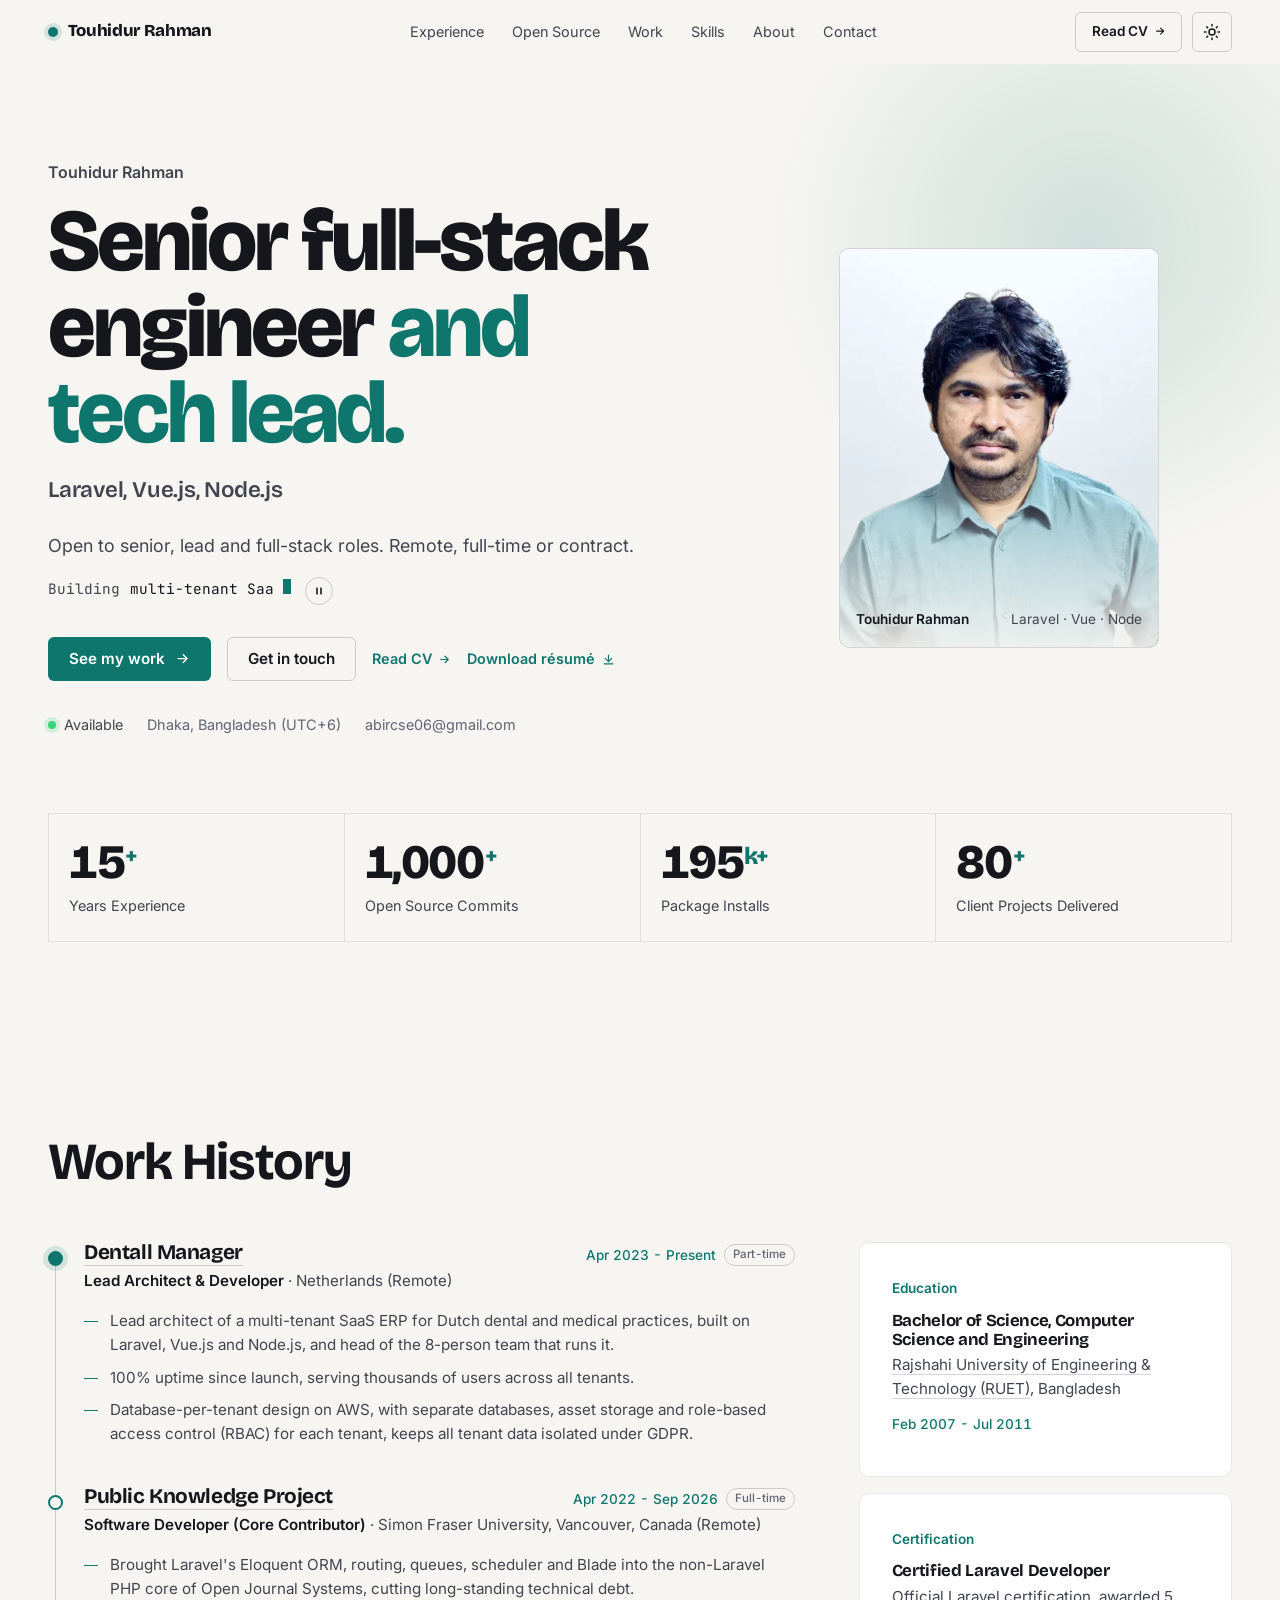
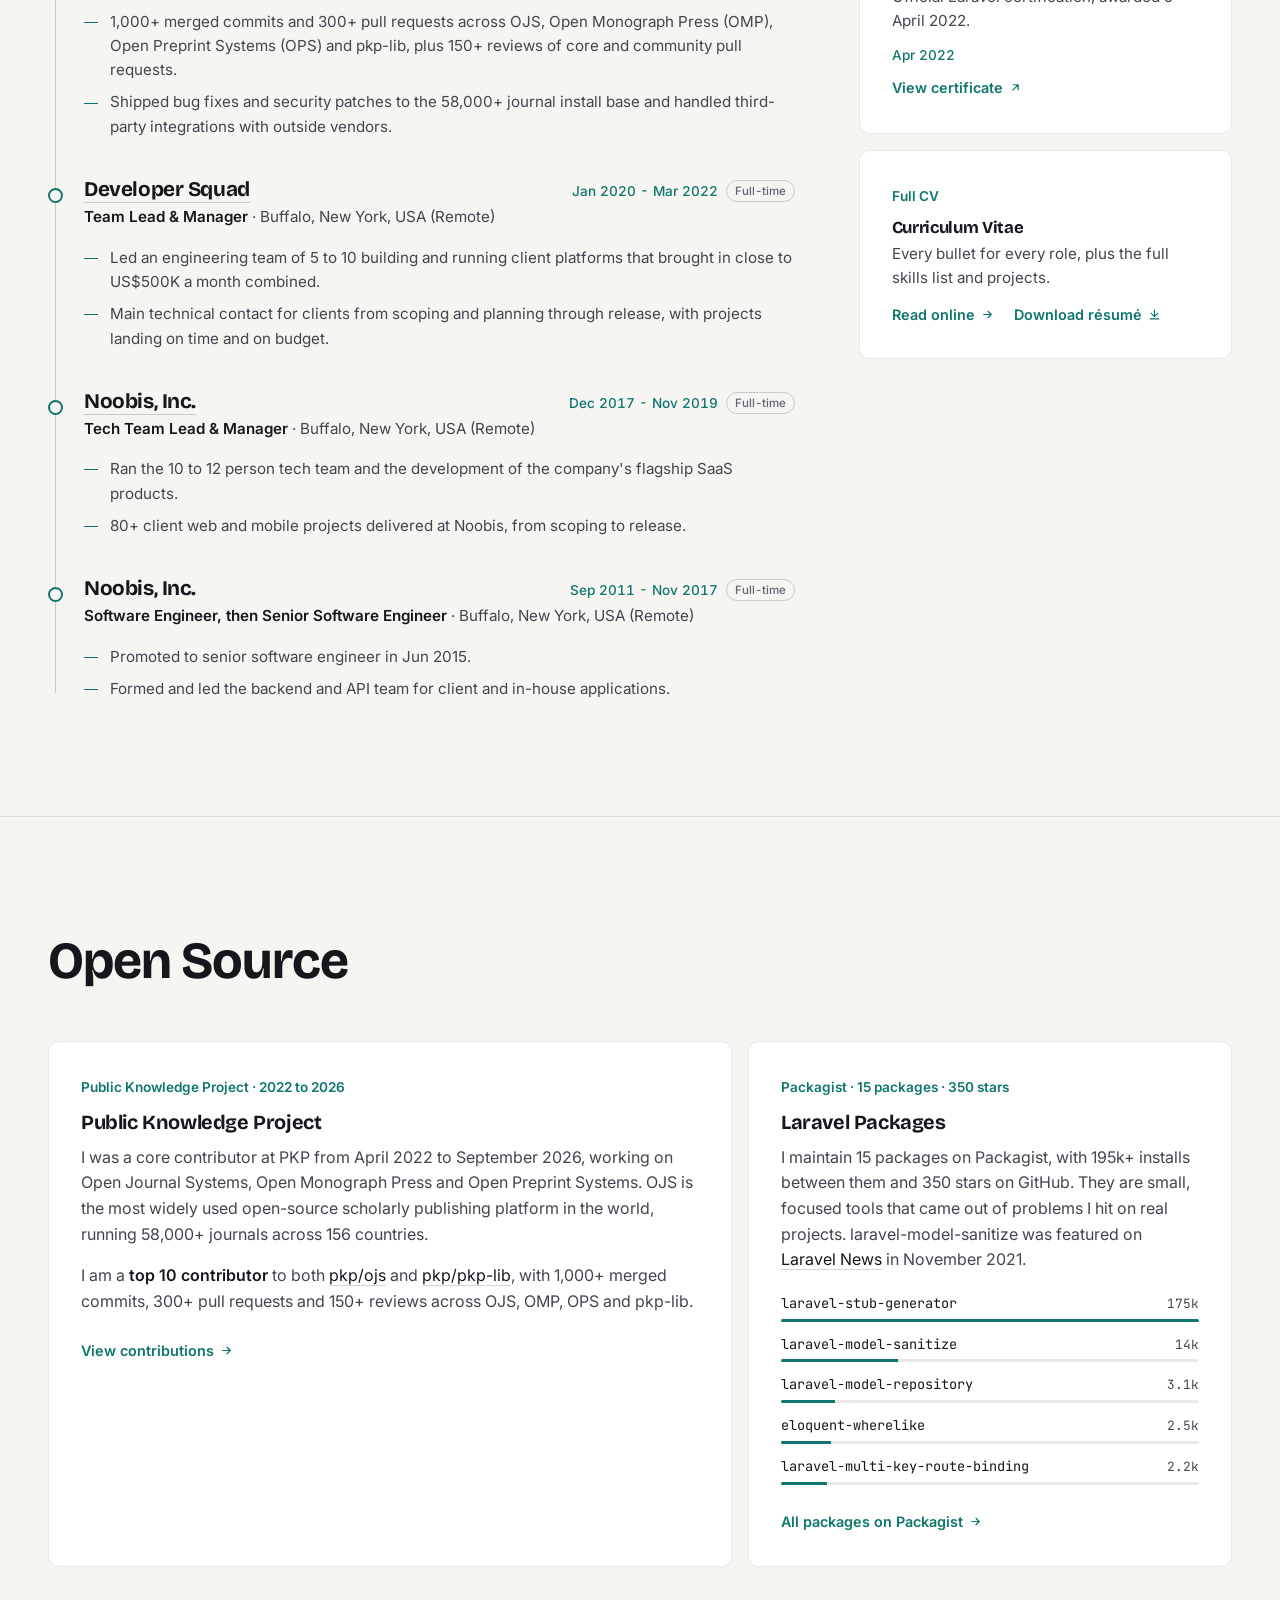
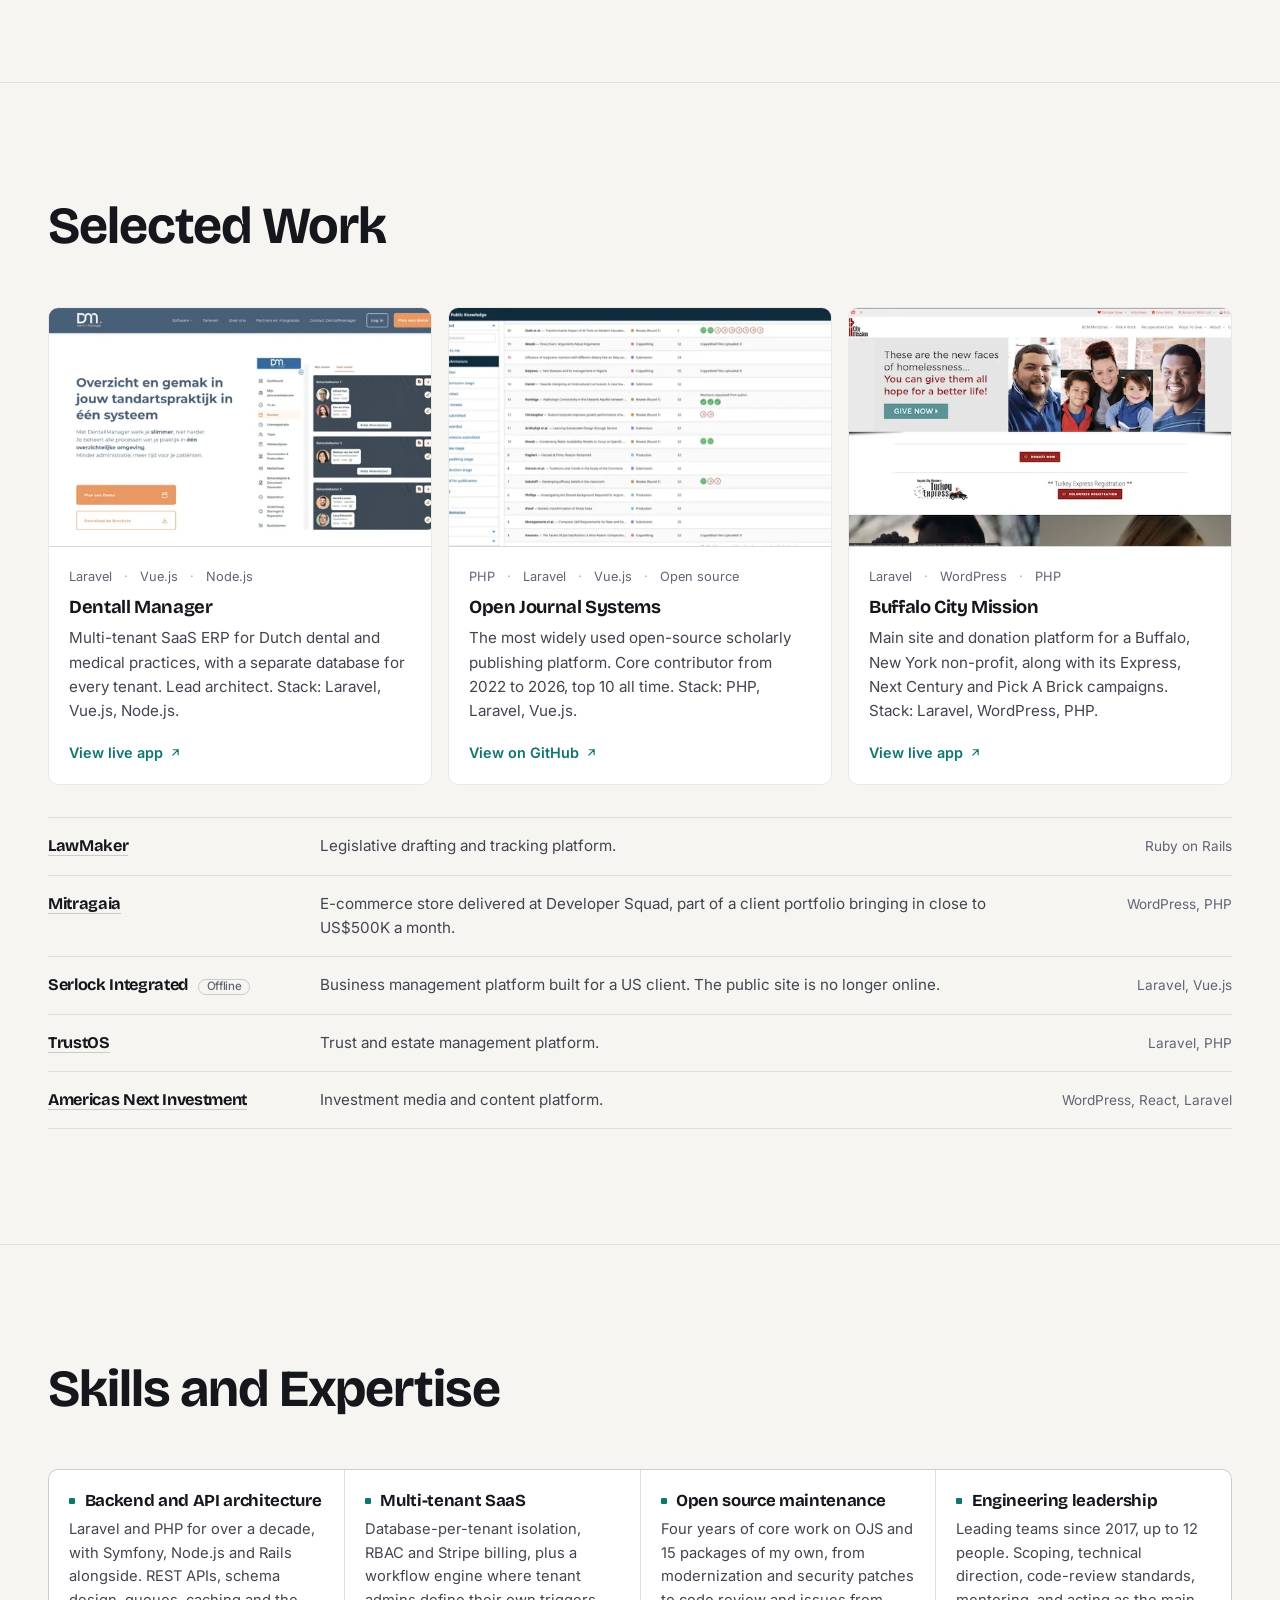
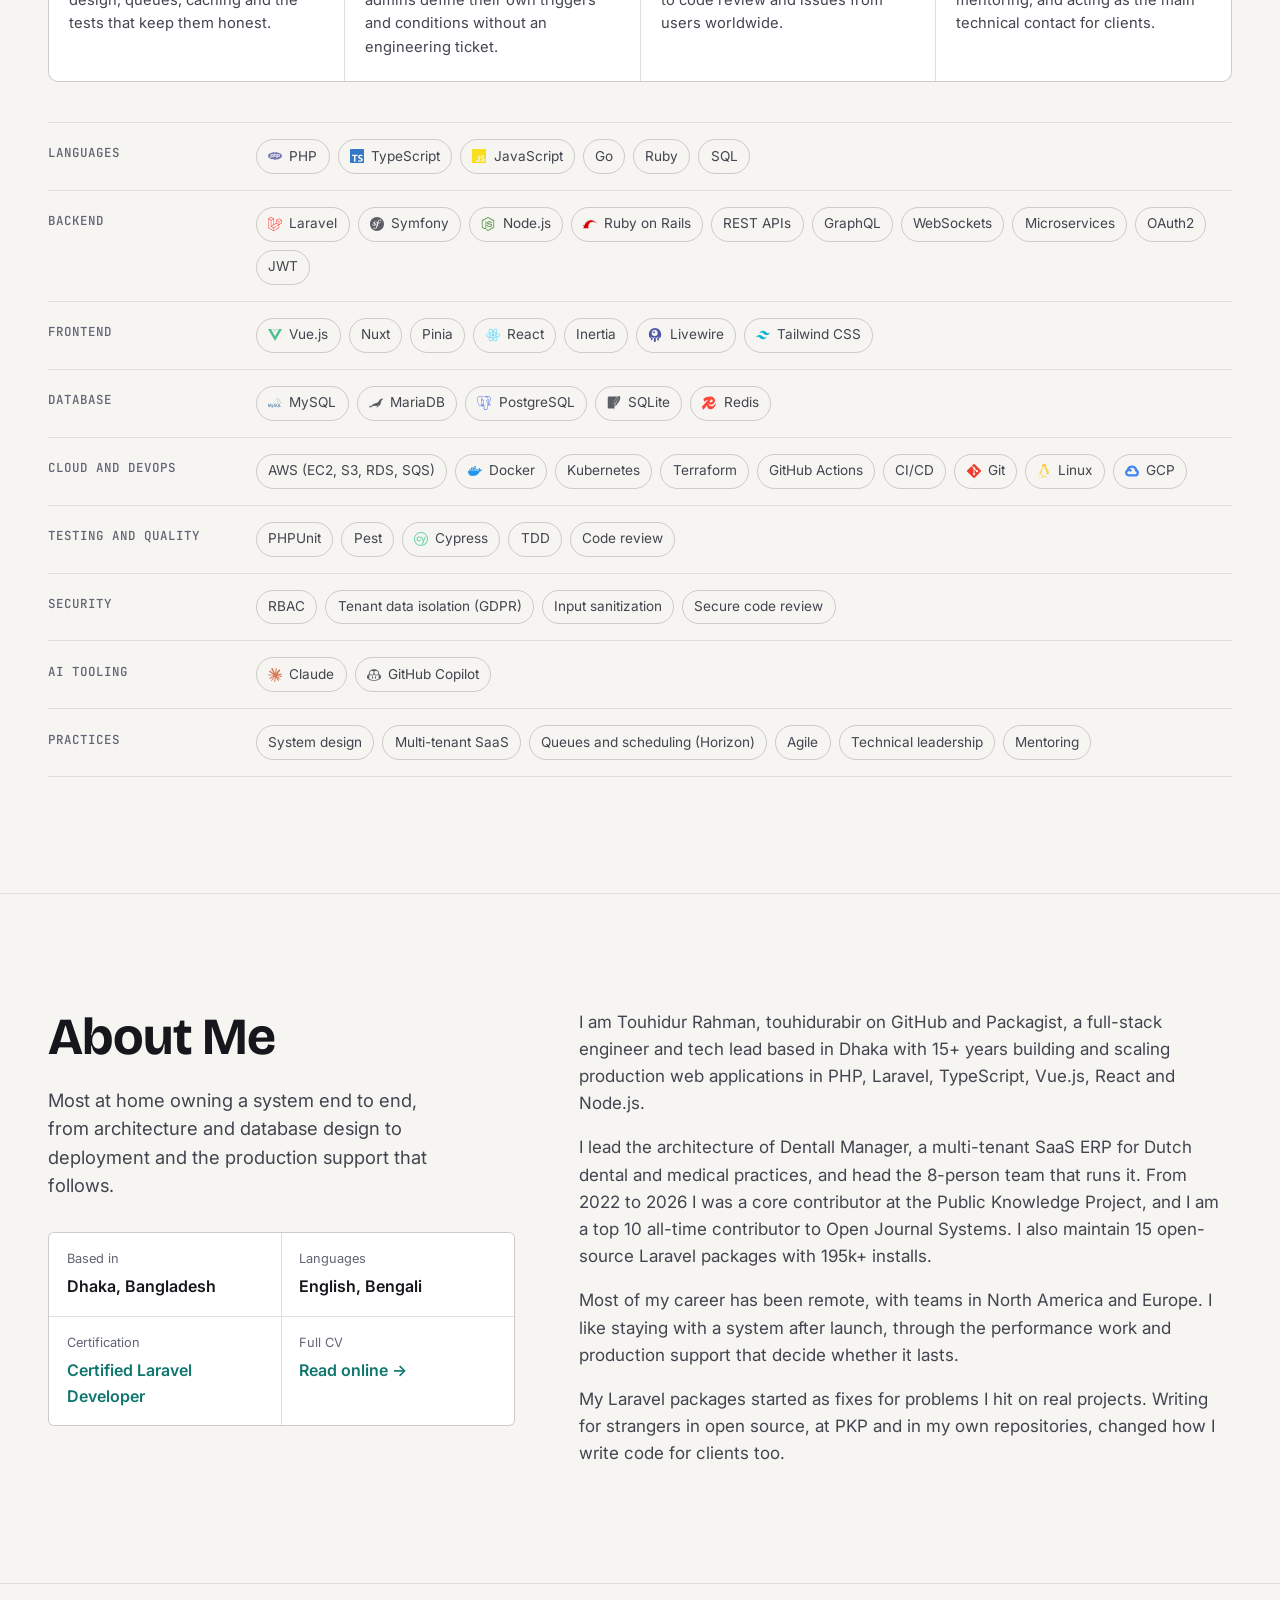
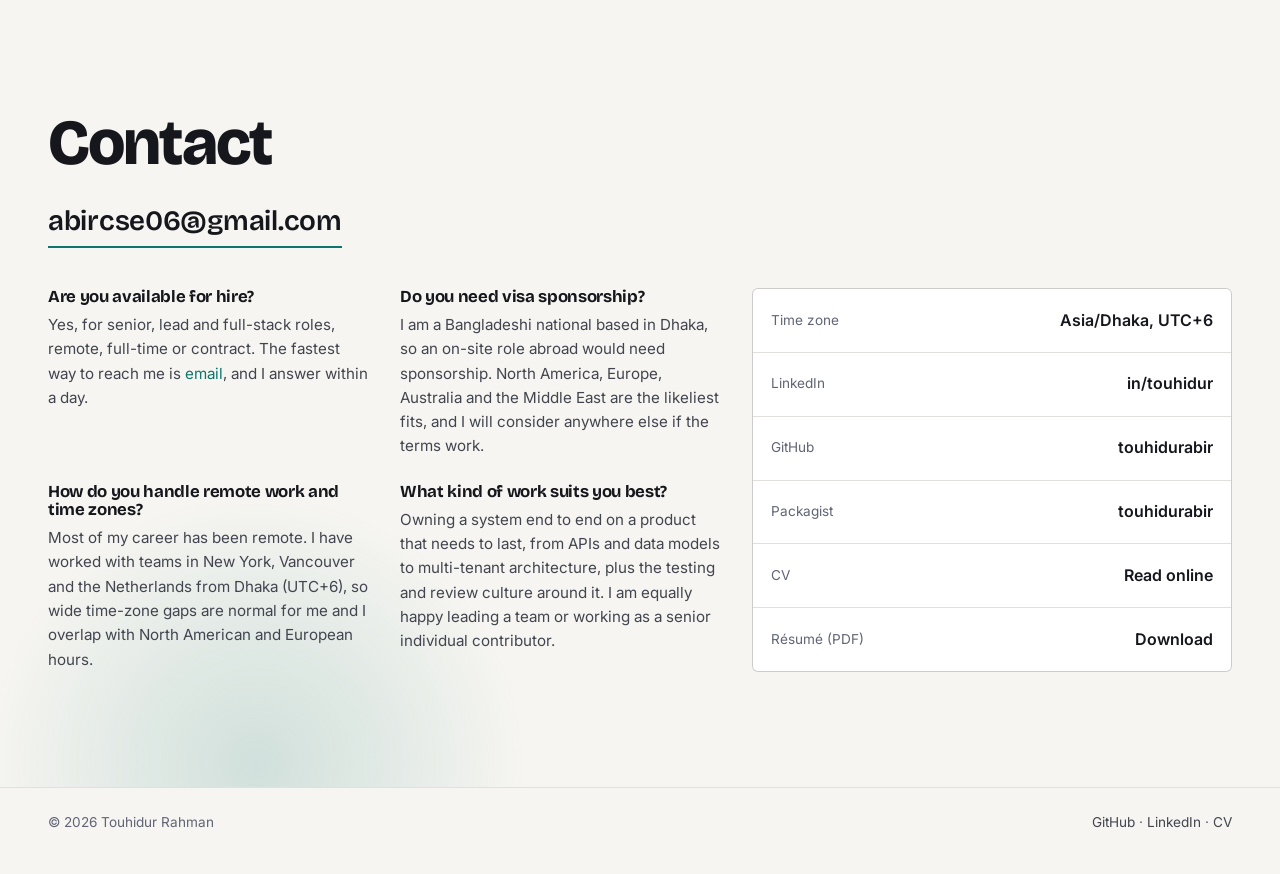
==== commit 452cc771: "Name the subject in prose, restore the About summary, align Person schema" ====
--- a/index.html
+++ b/index.html
@@ -6,9 +6,9 @@
 	<meta name="theme-color" content="#0b0c10" media="(prefers-color-scheme: dark)">
 	<meta name="theme-color" content="#f6f5f1" media="(prefers-color-scheme: light)">
 
-	<title>Touhidur Rahman | Senior Full-Stack Engineer and Tech Lead | Laravel, Vue.js, Node.js</title>
-
-	<meta name="description" content="Touhidur Rahman is a senior full-stack engineer and tech lead with 15+ years in PHP, Laravel, Vue.js and Node.js, and a top 10 all-time contributor to Open Journal Systems.">
+	<title>Touhidur Rahman | Senior Full-Stack Engineer and Tech Lead</title>
+
+	<meta name="description" content="Touhidur Rahman (touhidurabir) is a senior full-stack engineer and tech lead with 15+ years in PHP, Laravel, Vue.js and Node.js, and a top 10 contributor to OJS.">
 	<meta name="author" content="Touhidur Rahman">
 	<meta name="robots" content="index, follow, max-image-preview:large, max-snippet:-1">
 	<link rel="canonical" href="https://touhidurabir.github.io/">
@@ -65,6 +65,7 @@
 				"alternateName": ["touhidurabir", "Md. Touhidur Rahman"],
 				"jobTitle": "Senior Full-Stack Engineer and Tech Lead",
 				"description": "Full-stack engineer and tech lead with 15+ years building and scaling production web applications in PHP, Laravel, TypeScript, Vue.js, React and Node.js. Core contributor to Open Journal Systems at the Public Knowledge Project from 2022 to 2026, and maintainer of 15 open-source Laravel packages with 195k+ installs.",
+				"disambiguatingDescription": "Senior full-stack engineer and tech lead based in Dhaka, Bangladesh, known online as touhidurabir. Top 10 all-time contributor to Open Journal Systems and author of 15 Laravel packages. Not the GitHub users touhidrahman or touhidurrr.",
 				"url": "https://touhidurabir.github.io/",
 				"image": "https://touhidurabir.github.io/img/me-1.webp",
 				"email": "mailto:abircse06@gmail.com",
@@ -97,13 +98,30 @@
 							"name": "Simon Fraser University",
 							"url": "https://www.sfu.ca/"
 						}
+					},
+					{
+						"@type": "Organization",
+						"name": "Developer Squad",
+						"url": "https://developersquad.com/"
+					},
+					{
+						"@type": "Organization",
+						"name": "Noobis, Inc.",
+						"url": "https://noobis.com/"
 					}
 				],
 				"hasCredential": {
 					"@type": "EducationalOccupationalCredential",
 					"name": "Certified Laravel Developer",
 					"credentialCategory": "certification",
-					"dateCreated": "2022-04-05"
+					"dateCreated": "2022-04-05",
+					"url": "https://touhidurabir.github.io/files/laravel-certificate.pdf"
+				},
+				"hasOccupation": {
+					"@type": "Occupation",
+					"name": "Lead Architect & Developer",
+					"occupationLocation": { "@type": "Place", "name": "Netherlands (Remote)" },
+					"skills": "Laravel, Vue.js, Node.js, PHP, TypeScript"
 				},
 				"knowsAbout": [
 					"PHP",
@@ -148,6 +166,7 @@
 				"@id": "https://touhidurabir.github.io/#website",
 				"url": "https://touhidurabir.github.io/",
 				"name": "Touhidur Rahman",
+				"alternateName": "touhidurabir",
 				"inLanguage": "en",
 				"publisher": { "@id": "https://touhidurabir.github.io/#person" }
 			},
@@ -155,9 +174,9 @@
 				"@type": "ProfilePage",
 				"@id": "https://touhidurabir.github.io/#profilepage",
 				"url": "https://touhidurabir.github.io/",
-				"name": "Touhidur Rahman | Senior Full-Stack Engineer and Tech Lead | Laravel, Vue.js, Node.js",
+				"name": "Touhidur Rahman | Senior Full-Stack Engineer and Tech Lead",
 				"inLanguage": "en",
-				"dateModified": "2026-11-04",
+				"dateModified": "2026-11-05",
 				"isPartOf": { "@id": "https://touhidurabir.github.io/#website" },
 				"about": { "@id": "https://touhidurabir.github.io/#person" },
 				"mainEntity": { "@id": "https://touhidurabir.github.io/#person" }
@@ -488,7 +507,7 @@
 						<p class="pl-stack">WordPress, PHP</p>
 					</li>
 					<li class="pl-row">
-						<h3 class="pl-name">Serlock Integrated<span class="pl-badge">Offline</span></h3>
+						<h3 class="pl-name">Serlock Integrated <span class="pl-badge">Offline</span></h3>
 						<p class="pl-desc">Business management platform built for a US client. The public site is no longer online.</p>
 						<p class="pl-stack">Laravel, Vue.js</p>
 					</li>
@@ -588,7 +607,8 @@
 				</div>
 				<div class="reveal" data-delay="1">
 					<div class="prose">
-						<p>I am a full-stack engineer and tech lead based in Dhaka, with 15+ years building and scaling production web applications in PHP, Laravel, TypeScript, Vue.js, React and Node.js.</p>
+						<p>I am Touhidur Rahman, touhidurabir on GitHub and Packagist, a full-stack engineer and tech lead based in Dhaka with 15+ years building and scaling production web applications in PHP, Laravel, TypeScript, Vue.js, React and Node.js.</p>
+						<p>I lead the architecture of Dentall Manager, a multi-tenant SaaS ERP for Dutch dental and medical practices, and head the 8-person team that runs it. From 2022 to 2026 I was a core contributor at the Public Knowledge Project, and I am a top 10 all-time contributor to Open Journal Systems. I also maintain 15 open-source Laravel packages with 195k+ installs.</p>
 						<p>Most of my career has been remote, with teams in North America and Europe. I like staying with a system after launch, through the performance work and production support that decide whether it lasts.</p>
 						<p>My Laravel packages started as fixes for problems I hit on real projects. Writing for strangers in open source, at PKP and in my own repositories, changed how I write code for clients too.</p>
 					</div>
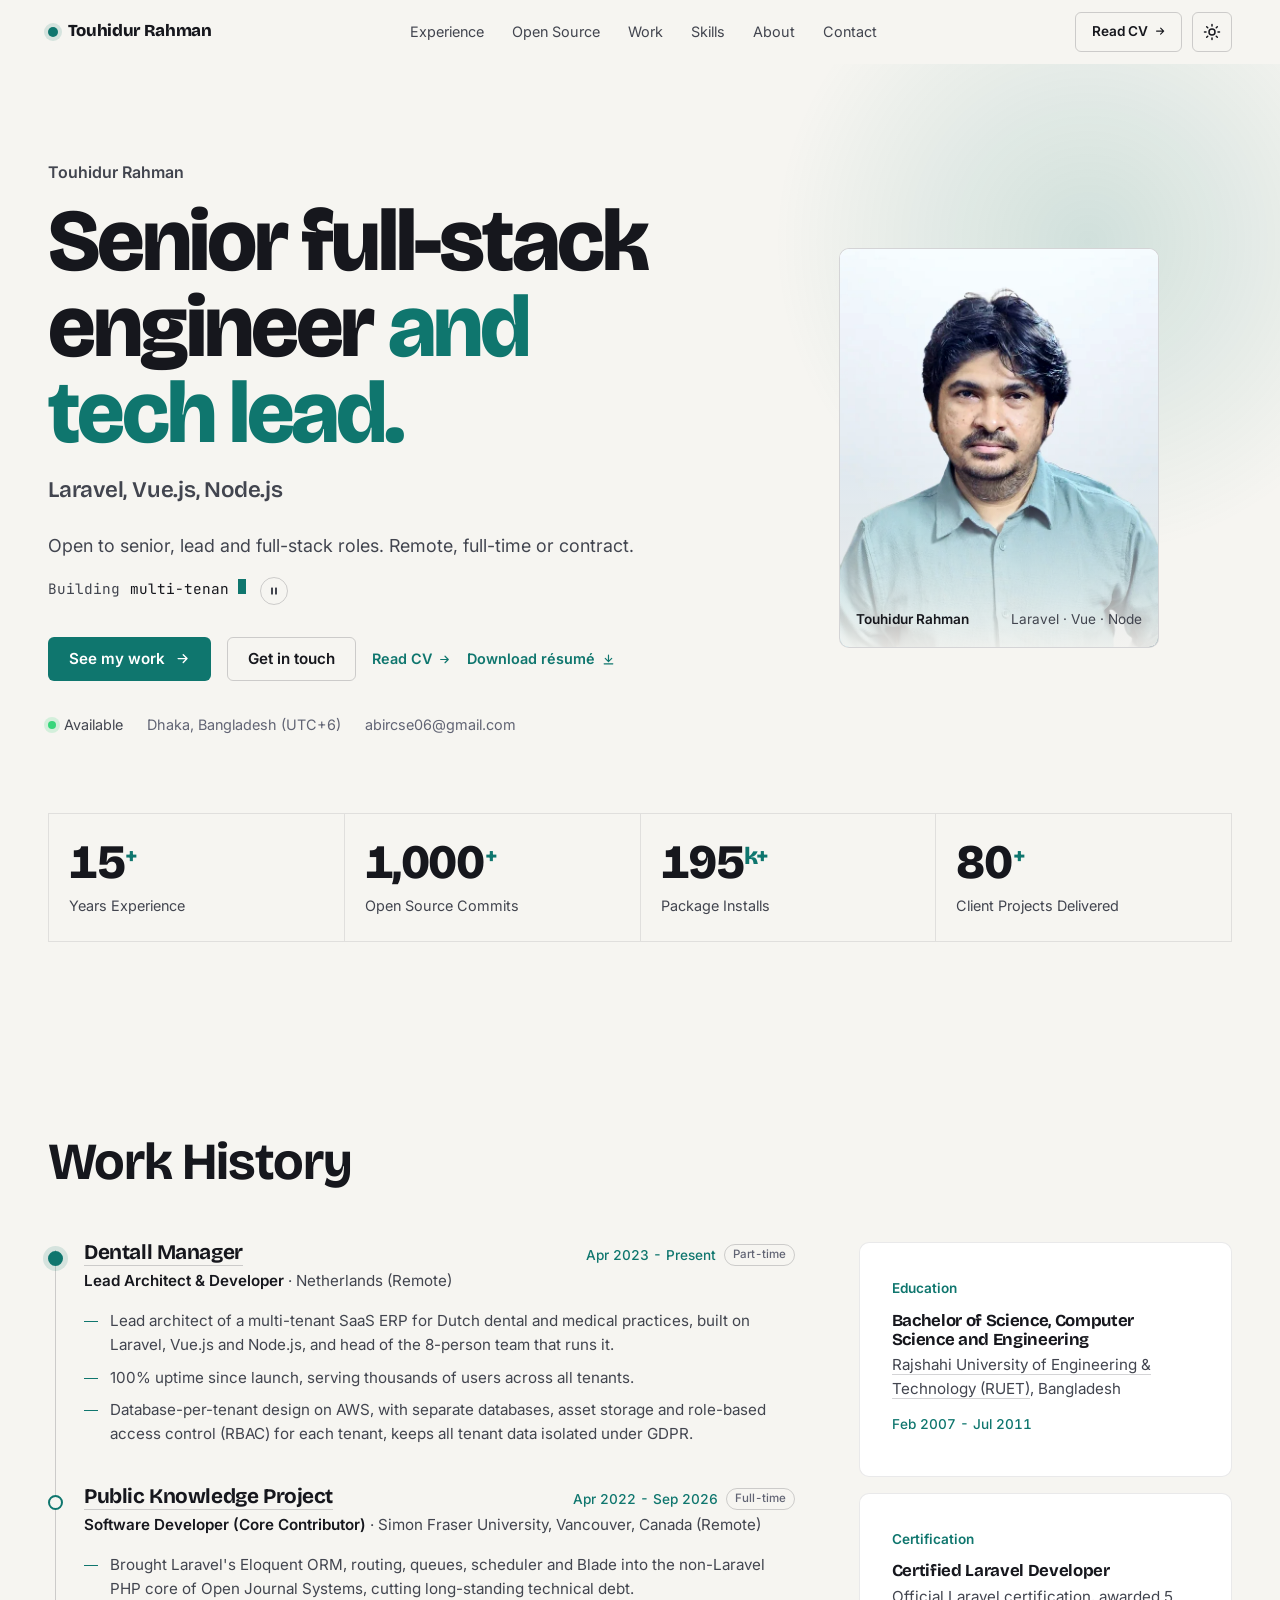
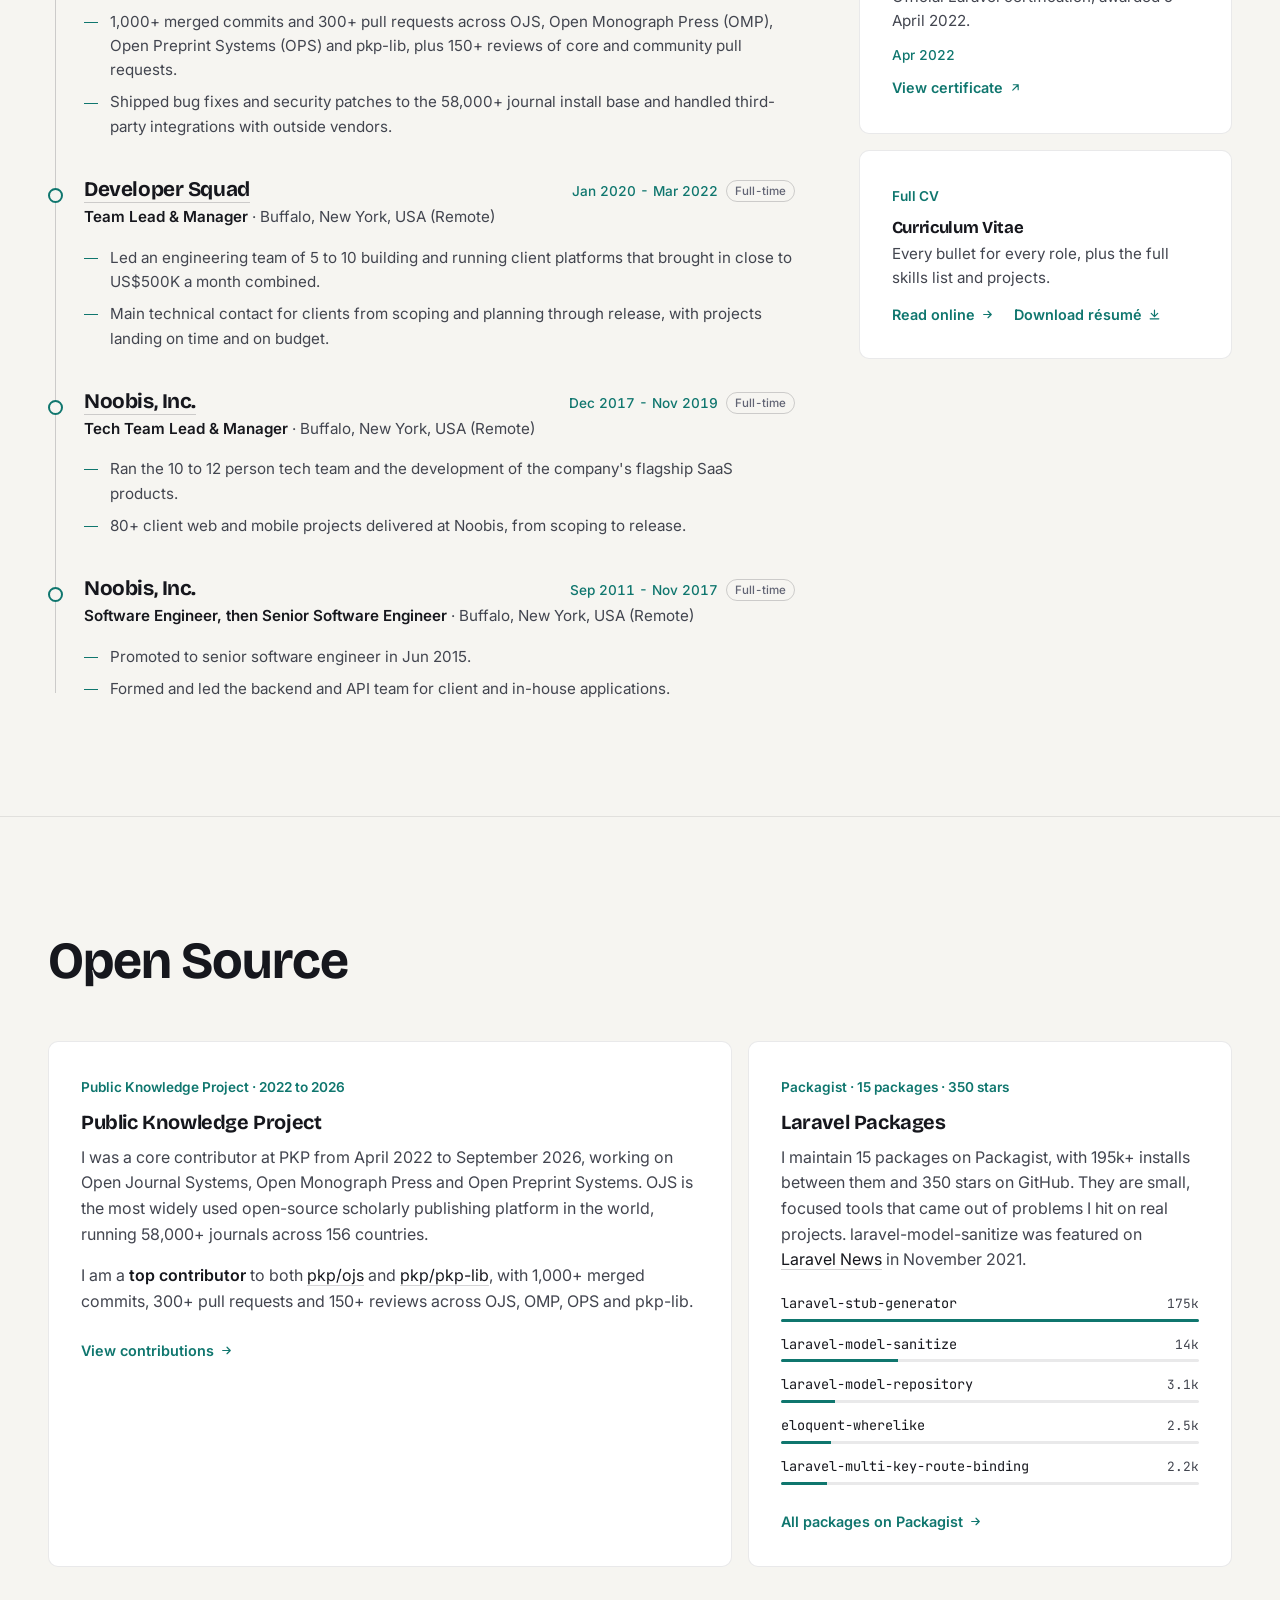
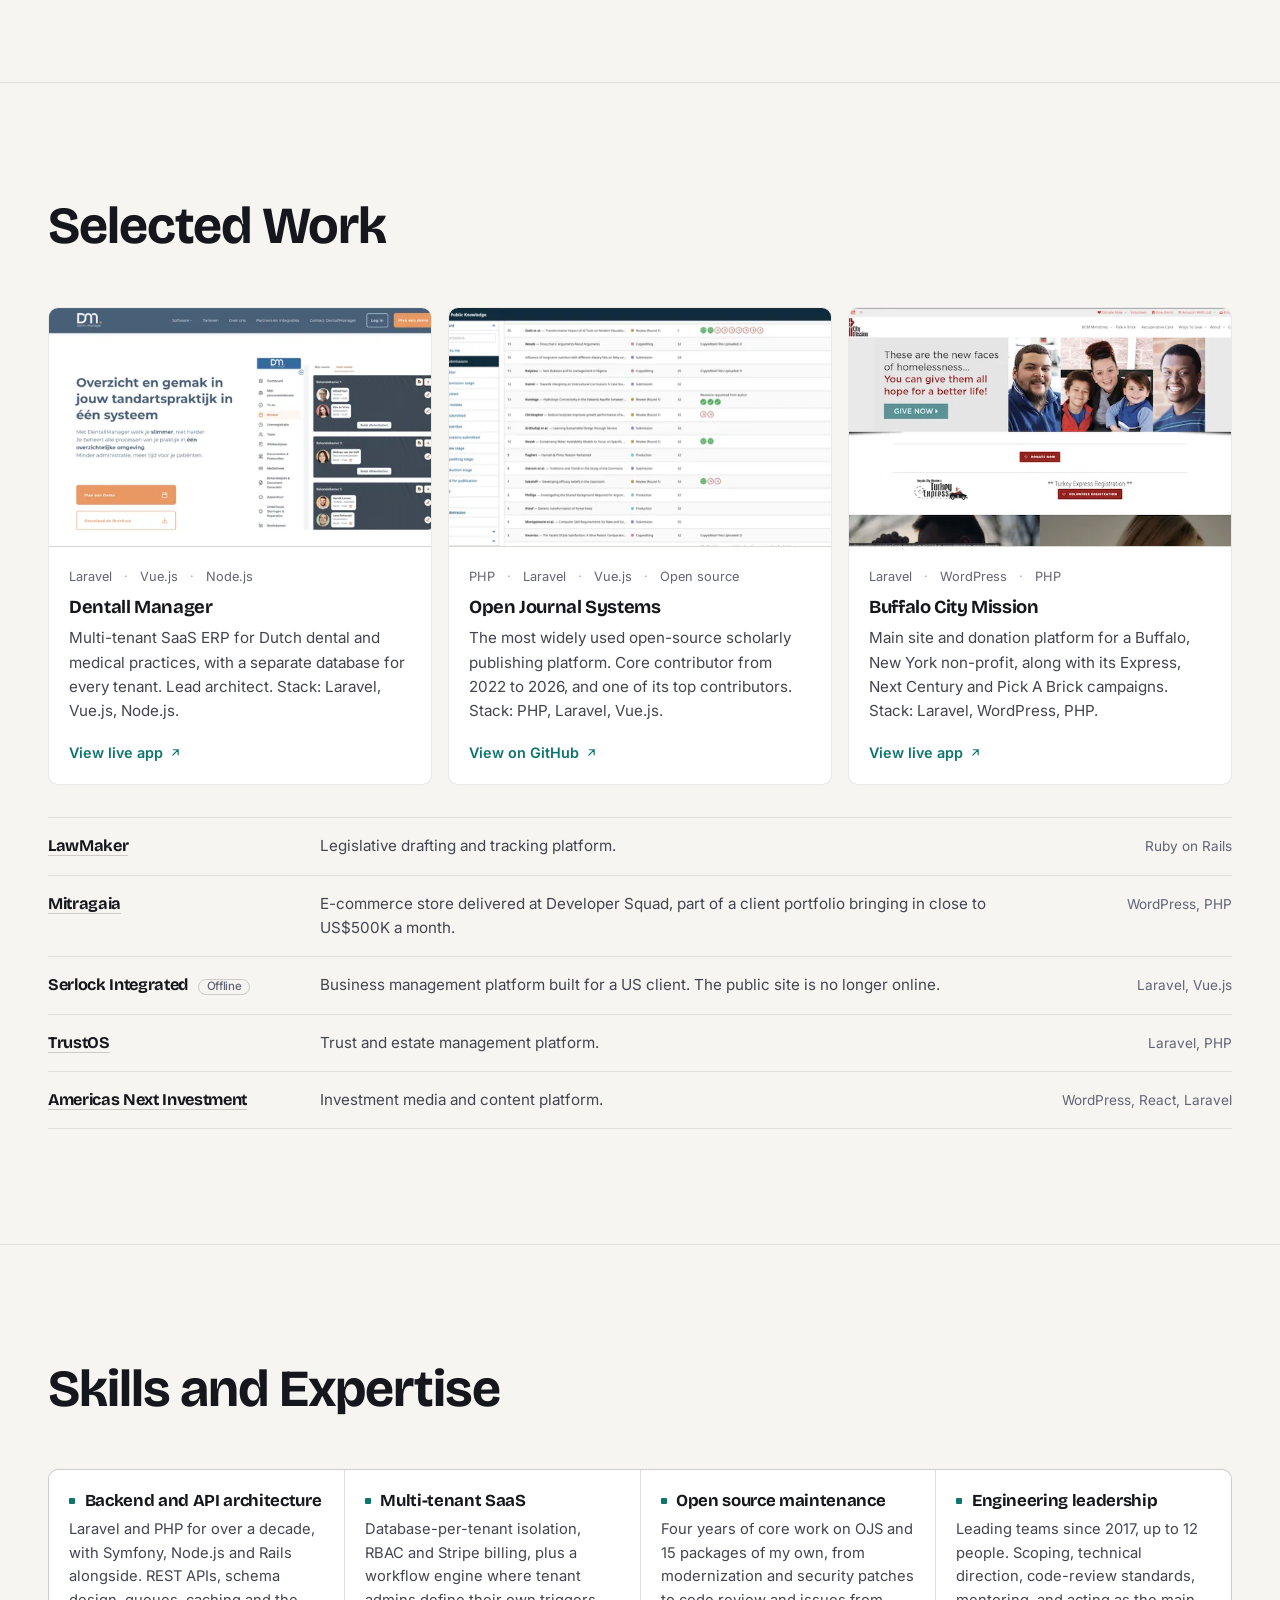
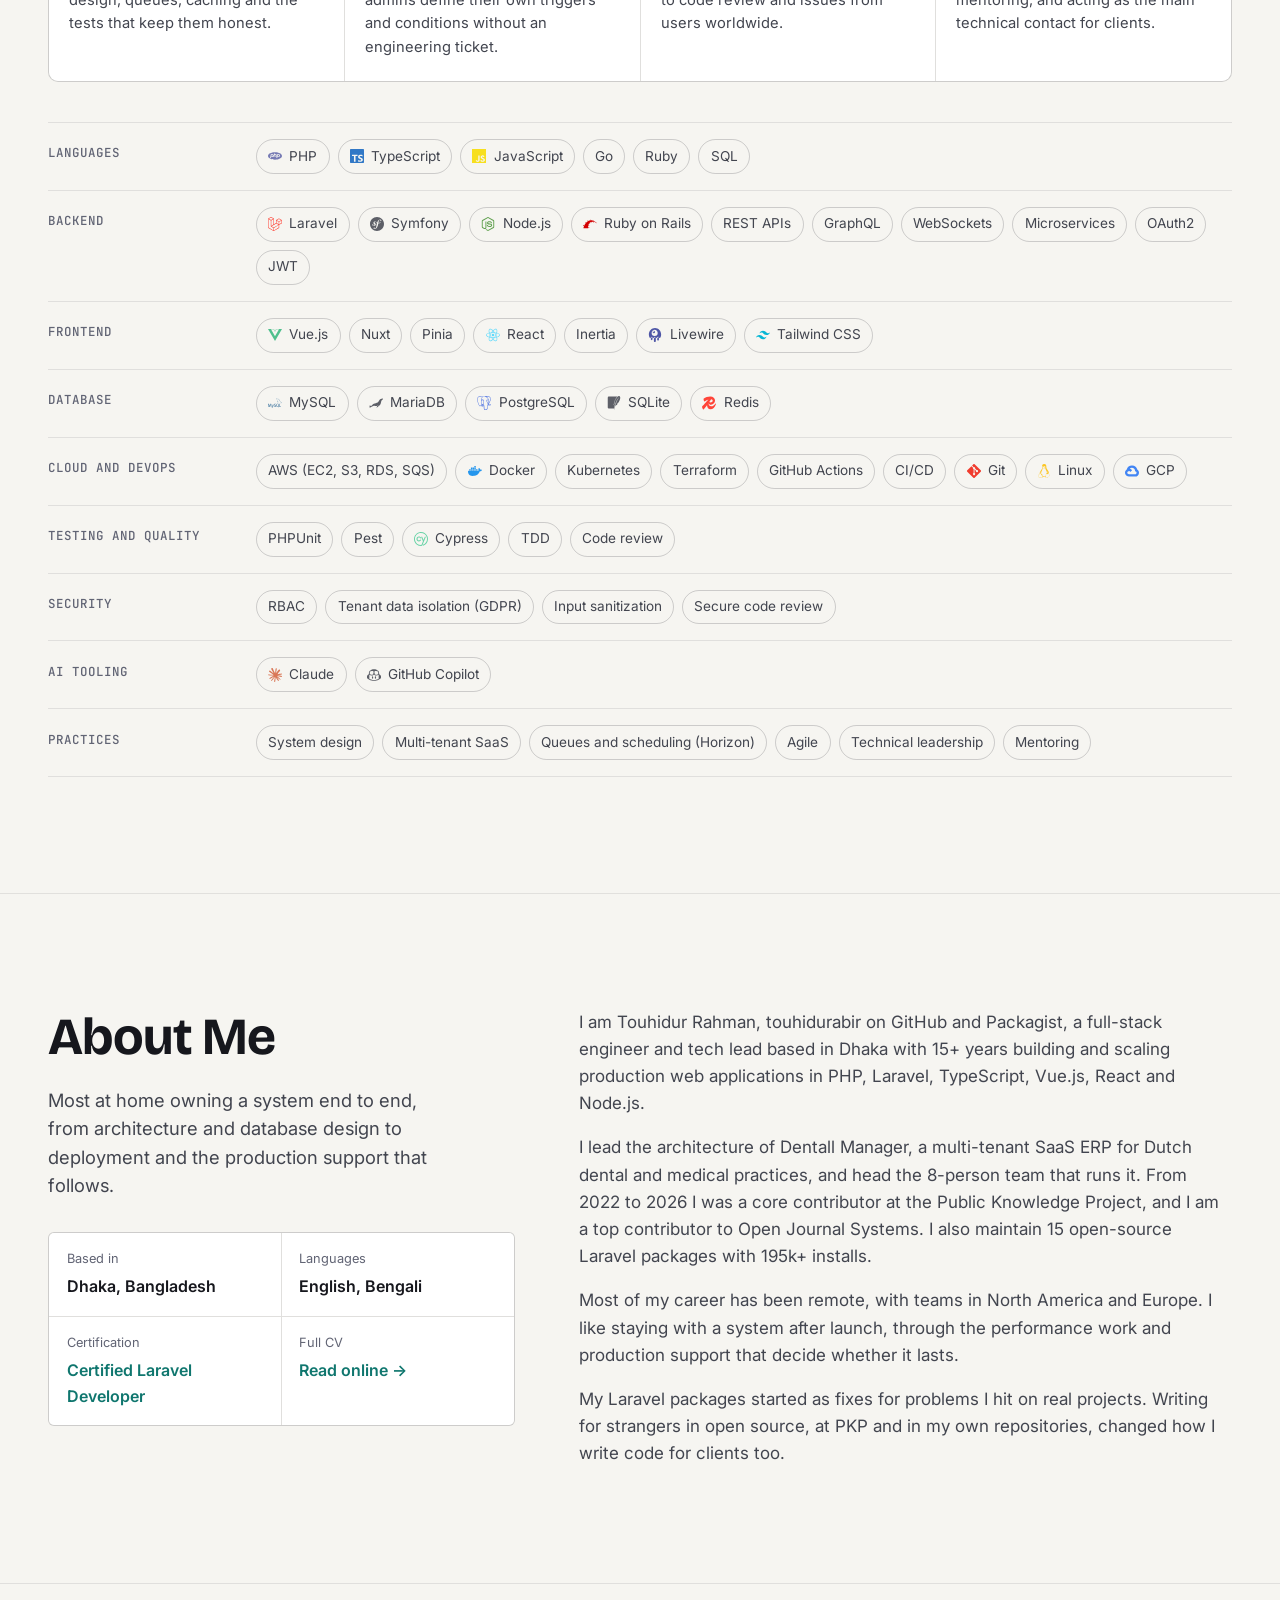
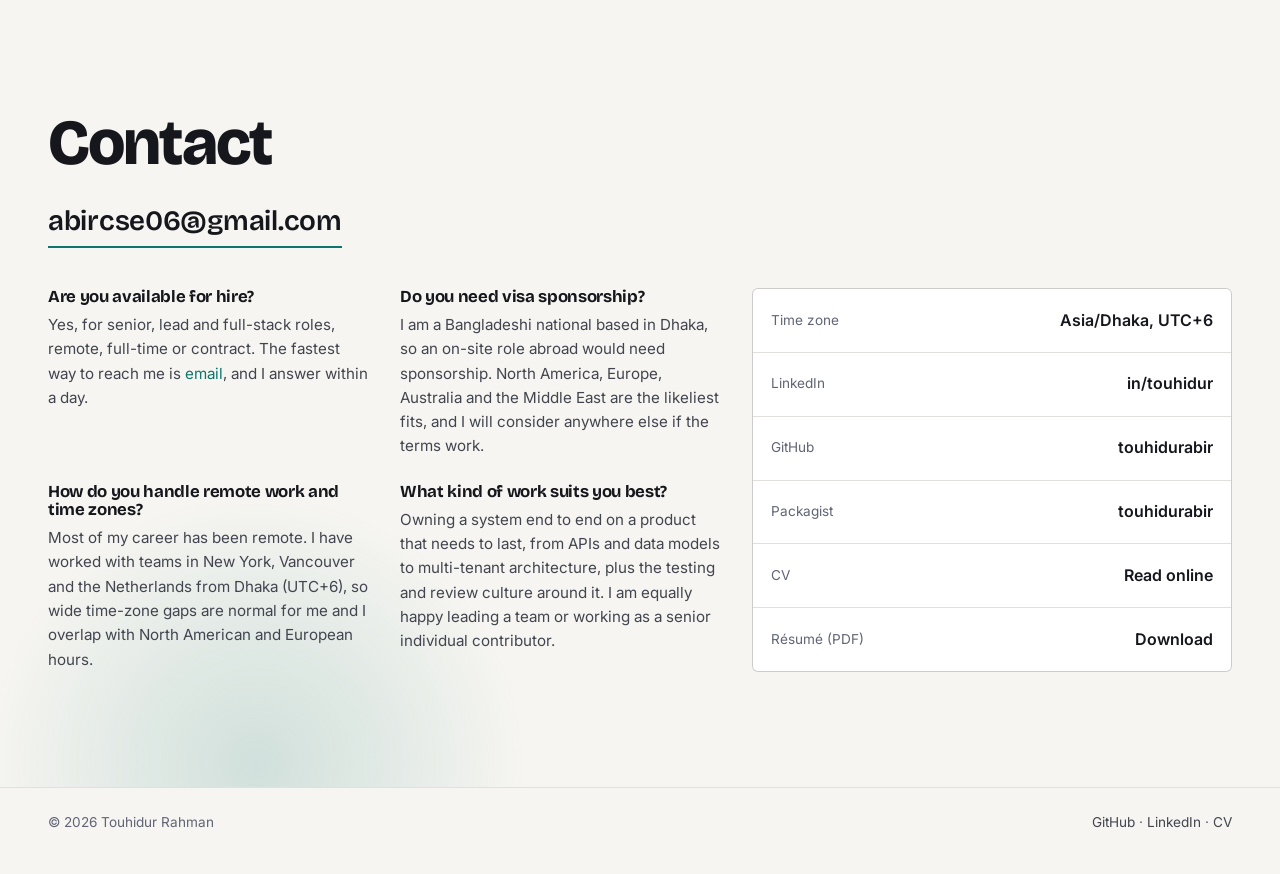
==== commit 42def12a: "Say one of the top contributors instead of top 10" ====
--- a/index.html
+++ b/index.html
@@ -8,7 +8,7 @@
 
 	<title>Touhidur Rahman | Senior Full-Stack Engineer and Tech Lead</title>
 
-	<meta name="description" content="Touhidur Rahman (touhidurabir) is a senior full-stack engineer and tech lead with 15+ years in PHP, Laravel, Vue.js and Node.js, and a top 10 contributor to OJS.">
+	<meta name="description" content="Touhidur Rahman (touhidurabir) is a senior full-stack engineer and tech lead with 15+ years in PHP, Laravel, Vue.js and Node.js, and a top contributor to OJS.">
 	<meta name="author" content="Touhidur Rahman">
 	<meta name="robots" content="index, follow, max-image-preview:large, max-snippet:-1">
 	<link rel="canonical" href="https://touhidurabir.github.io/">
@@ -17,10 +17,10 @@
 	<meta property="og:type" content="profile">
 	<meta property="og:site_name" content="Touhidur Rahman">
 	<meta property="og:title" content="Touhidur Rahman | Senior Full-Stack Engineer and Tech Lead | Laravel, Vue.js, Node.js">
-	<meta property="og:description" content="Full-stack engineer and tech lead with 15+ years building production web applications in PHP, Laravel, TypeScript, Vue.js, React and Node.js. Top 10 all-time contributor to Open Journal Systems, and 15 Laravel packages with 195k+ installs. Open to senior, lead and full-stack roles, remote, full-time or contract.">
+	<meta property="og:description" content="Full-stack engineer and tech lead with 15+ years building production web applications in PHP, Laravel, TypeScript, Vue.js, React and Node.js. One of the top contributors to Open Journal Systems, and author of 15 Laravel packages with 195k+ installs. Open to senior, lead and full-stack roles, remote, full-time or contract.">
 	<meta property="og:url" content="https://touhidurabir.github.io/">
 	<meta property="og:image" content="https://touhidurabir.github.io/img/og-card.jpg">
-	<meta property="og:image:alt" content="Touhidur Rahman, senior full-stack engineer and tech lead, top 10 all-time contributor to Open Journal Systems. 15+ years experience, 1,000+ open source commits, 195k+ package installs.">
+	<meta property="og:image:alt" content="Touhidur Rahman, senior full-stack engineer and tech lead, one of the top contributors to Open Journal Systems. 15+ years experience, 1,000+ open source commits, 195k+ package installs.">
 	<meta property="og:image:width" content="1200">
 	<meta property="og:image:height" content="630">
 	<meta property="og:image:type" content="image/jpeg">
@@ -30,7 +30,7 @@
 
 	<meta name="twitter:card" content="summary_large_image">
 	<meta name="twitter:title" content="Touhidur Rahman | Senior Full-Stack Engineer and Tech Lead | Laravel, Vue.js, Node.js">
-	<meta name="twitter:description" content="Full-stack engineer and tech lead with 15+ years in PHP, Laravel, Vue.js and Node.js. Top 10 all-time contributor to Open Journal Systems. 15 Laravel packages with 195k+ installs.">
+	<meta name="twitter:description" content="Full-stack engineer and tech lead with 15+ years in PHP, Laravel, Vue.js and Node.js. One of the top contributors to Open Journal Systems. 15 Laravel packages with 195k+ installs.">
 	<meta name="twitter:image" content="https://touhidurabir.github.io/img/og-card.jpg">
 
 	<link rel="icon" type="image/webp" href="img/me-2.webp?v=2">
@@ -65,7 +65,7 @@
 				"alternateName": ["touhidurabir", "Md. Touhidur Rahman"],
 				"jobTitle": "Senior Full-Stack Engineer and Tech Lead",
 				"description": "Full-stack engineer and tech lead with 15+ years building and scaling production web applications in PHP, Laravel, TypeScript, Vue.js, React and Node.js. Core contributor to Open Journal Systems at the Public Knowledge Project from 2022 to 2026, and maintainer of 15 open-source Laravel packages with 195k+ installs.",
-				"disambiguatingDescription": "Senior full-stack engineer and tech lead based in Dhaka, Bangladesh, known online as touhidurabir. Top 10 all-time contributor to Open Journal Systems and author of 15 Laravel packages. Not the GitHub users touhidrahman or touhidurrr.",
+				"disambiguatingDescription": "Senior full-stack engineer and tech lead based in Dhaka, Bangladesh, known online as touhidurabir. One of the top contributors to Open Journal Systems and author of 15 Laravel packages. Not the GitHub users touhidrahman or touhidurrr.",
 				"url": "https://touhidurabir.github.io/",
 				"image": "https://touhidurabir.github.io/img/me-1.webp",
 				"email": "mailto:abircse06@gmail.com",
@@ -229,7 +229,7 @@
 						"name": "What does Touhidur Rahman work on?",
 						"acceptedAnswer": {
 							"@type": "Answer",
-							"text": "He works across the full stack, mostly in PHP, Laravel, Vue.js, TypeScript and Node.js. He is lead architect of Dentall Manager, a multi-tenant SaaS ERP for Dutch dental and medical practices, and heads the 8-person team that runs it. From 2022 to 2026 he was a core contributor to Open Journal Systems at the Public Knowledge Project, the publishing platform behind 58,000+ journals in 156 countries, and he is among the top 10 all-time contributors to both the OJS codebase and pkp-lib. He also maintains 15 open-source Laravel packages with 195k+ installs."
+							"text": "He works across the full stack, mostly in PHP, Laravel, Vue.js, TypeScript and Node.js. He is lead architect of Dentall Manager, a multi-tenant SaaS ERP for Dutch dental and medical practices, and heads the 8-person team that runs it. From 2022 to 2026 he was a core contributor to Open Journal Systems at the Public Knowledge Project, the publishing platform behind 58,000+ journals in 156 countries, and he is among the top contributors to both the OJS codebase and pkp-lib. He also maintains 15 open-source Laravel packages with 195k+ installs."
 						}
 					}
 				]
@@ -428,7 +428,7 @@
 						<h3>Public Knowledge Project</h3>
 						<div class="prose" style="margin-top:.75rem">
 							<p>I was a core contributor at PKP from April 2022 to September 2026, working on Open Journal Systems, Open Monograph Press and Open Preprint Systems. OJS is the most widely used open-source scholarly publishing platform in the world, running 58,000+ journals across 156 countries.</p>
-							<p>I am a <strong>top 10 contributor</strong> to both <a href="https://github.com/pkp/ojs/graphs/contributors?all=1" target="_blank" rel="noopener">pkp/ojs</a> and <a href="https://github.com/pkp/pkp-lib/graphs/contributors?all=1" target="_blank" rel="noopener">pkp/pkp-lib</a>, with 1,000+ merged commits, 300+ pull requests and 150+ reviews across OJS, OMP, OPS and pkp-lib.</p>
+							<p>I am a <strong>top contributor</strong> to both <a href="https://github.com/pkp/ojs/graphs/contributors?all=1" target="_blank" rel="noopener">pkp/ojs</a> and <a href="https://github.com/pkp/pkp-lib/graphs/contributors?all=1" target="_blank" rel="noopener">pkp/pkp-lib</a>, with 1,000+ merged commits, 300+ pull requests and 150+ reviews across OJS, OMP, OPS and pkp-lib.</p>
 						</div>
 						<div class="card-foot">
 							<a class="link-arrow" href="https://github.com/pkp/ojs/graphs/contributors?all=1" target="_blank" rel="noopener">View contributions
@@ -481,7 +481,7 @@
 						<div class="project-body">
 							<div class="project-tags"><span>PHP</span><span>Laravel</span><span>Vue.js</span><span>Open source</span></div>
 							<h3><a class="project-title-link" href="https://github.com/pkp/ojs" target="_blank" rel="noopener">Open Journal Systems</a></h3>
-							<p>The most widely used open-source scholarly publishing platform. Core contributor from 2022 to 2026, top 10 all time. Stack: PHP, Laravel, Vue.js.</p>
+							<p>The most widely used open-source scholarly publishing platform. Core contributor from 2022 to 2026, and one of its top contributors. Stack: PHP, Laravel, Vue.js.</p>
 							<span class="link-arrow">View on GitHub <svg viewBox="0 0 24 24" fill="none" stroke="currentColor" stroke-width="2.2" stroke-linecap="round" stroke-linejoin="round" aria-hidden="true"><path d="M7 17L17 7M8 7h9v9"/></svg></span>
 						</div>
 					</article>
@@ -608,7 +608,7 @@
 				<div class="reveal" data-delay="1">
 					<div class="prose">
 						<p>I am Touhidur Rahman, touhidurabir on GitHub and Packagist, a full-stack engineer and tech lead based in Dhaka with 15+ years building and scaling production web applications in PHP, Laravel, TypeScript, Vue.js, React and Node.js.</p>
-						<p>I lead the architecture of Dentall Manager, a multi-tenant SaaS ERP for Dutch dental and medical practices, and head the 8-person team that runs it. From 2022 to 2026 I was a core contributor at the Public Knowledge Project, and I am a top 10 all-time contributor to Open Journal Systems. I also maintain 15 open-source Laravel packages with 195k+ installs.</p>
+						<p>I lead the architecture of Dentall Manager, a multi-tenant SaaS ERP for Dutch dental and medical practices, and head the 8-person team that runs it. From 2022 to 2026 I was a core contributor at the Public Knowledge Project, and I am a top contributor to Open Journal Systems. I also maintain 15 open-source Laravel packages with 195k+ installs.</p>
 						<p>Most of my career has been remote, with teams in North America and Europe. I like staying with a system after launch, through the performance work and production support that decide whether it lasts.</p>
 						<p>My Laravel packages started as fixes for problems I hit on real projects. Writing for strangers in open source, at PKP and in my own repositories, changed how I write code for clients too.</p>
 					</div>
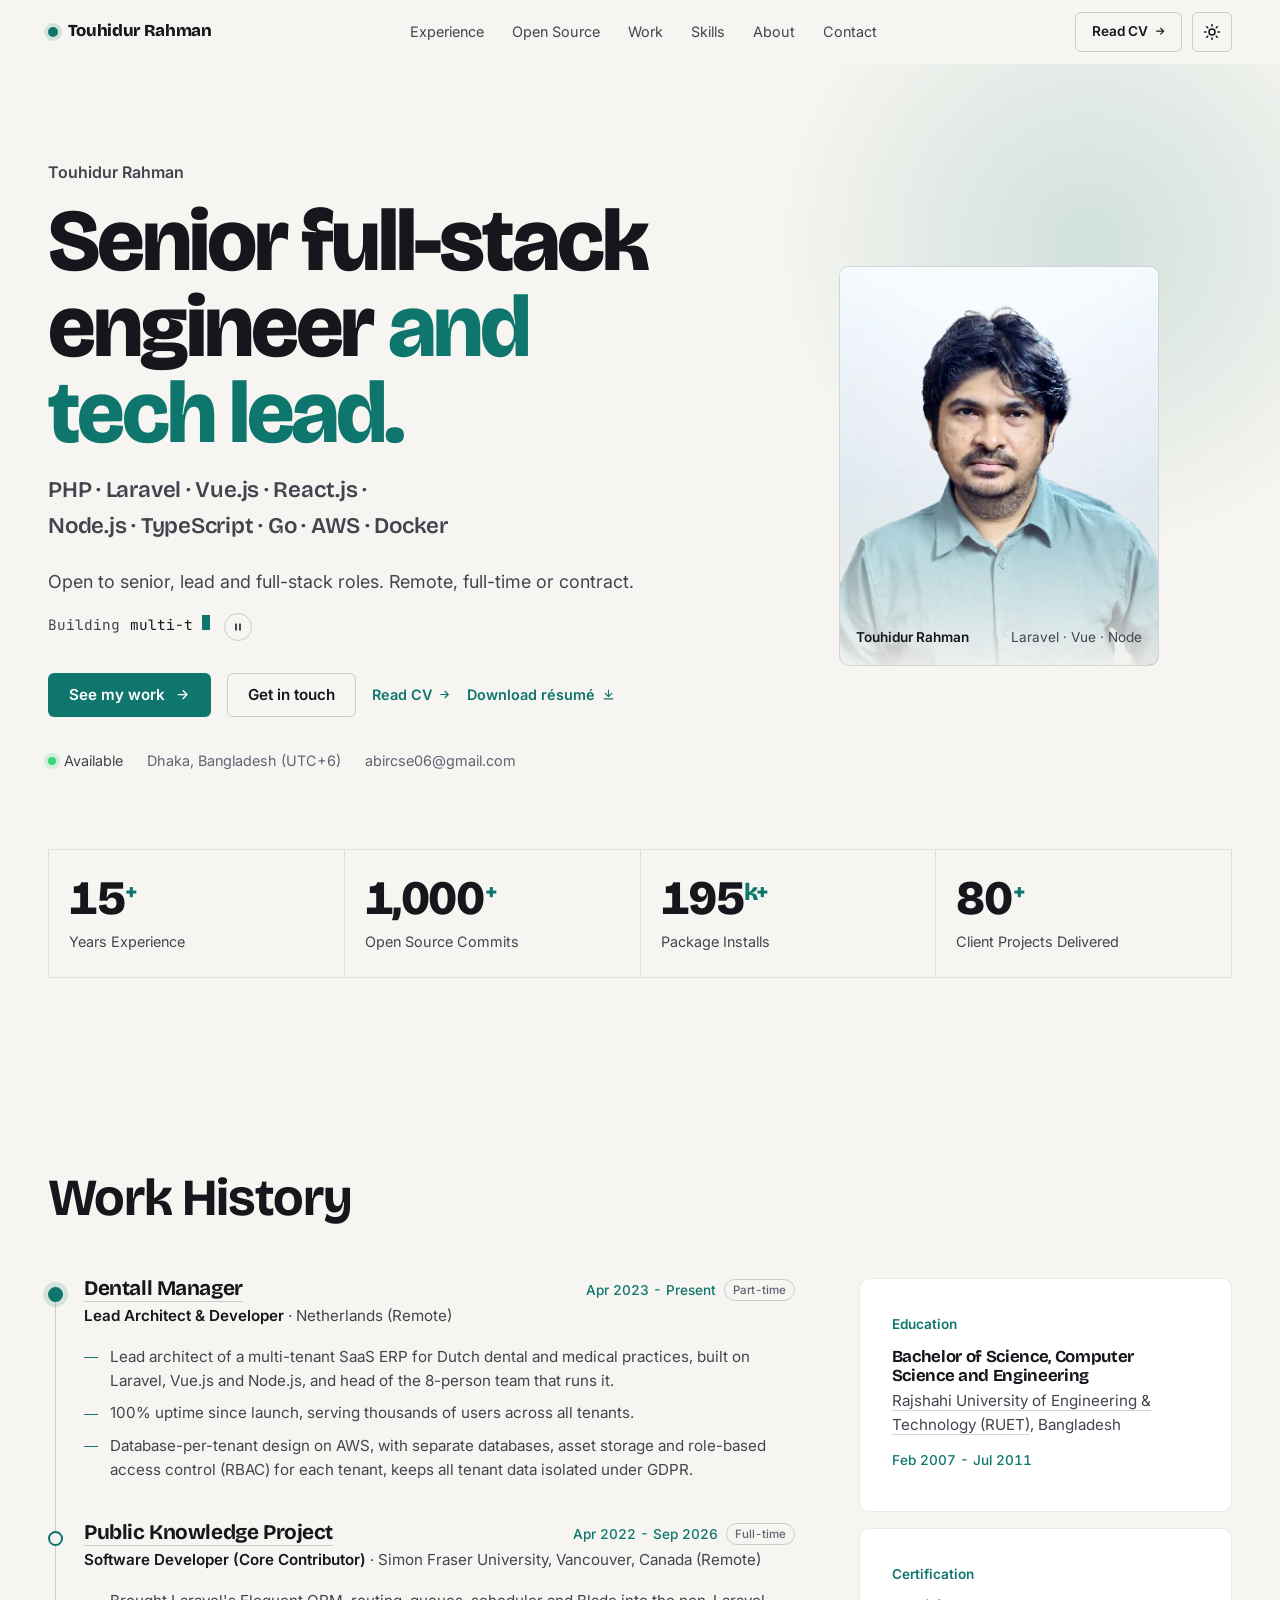
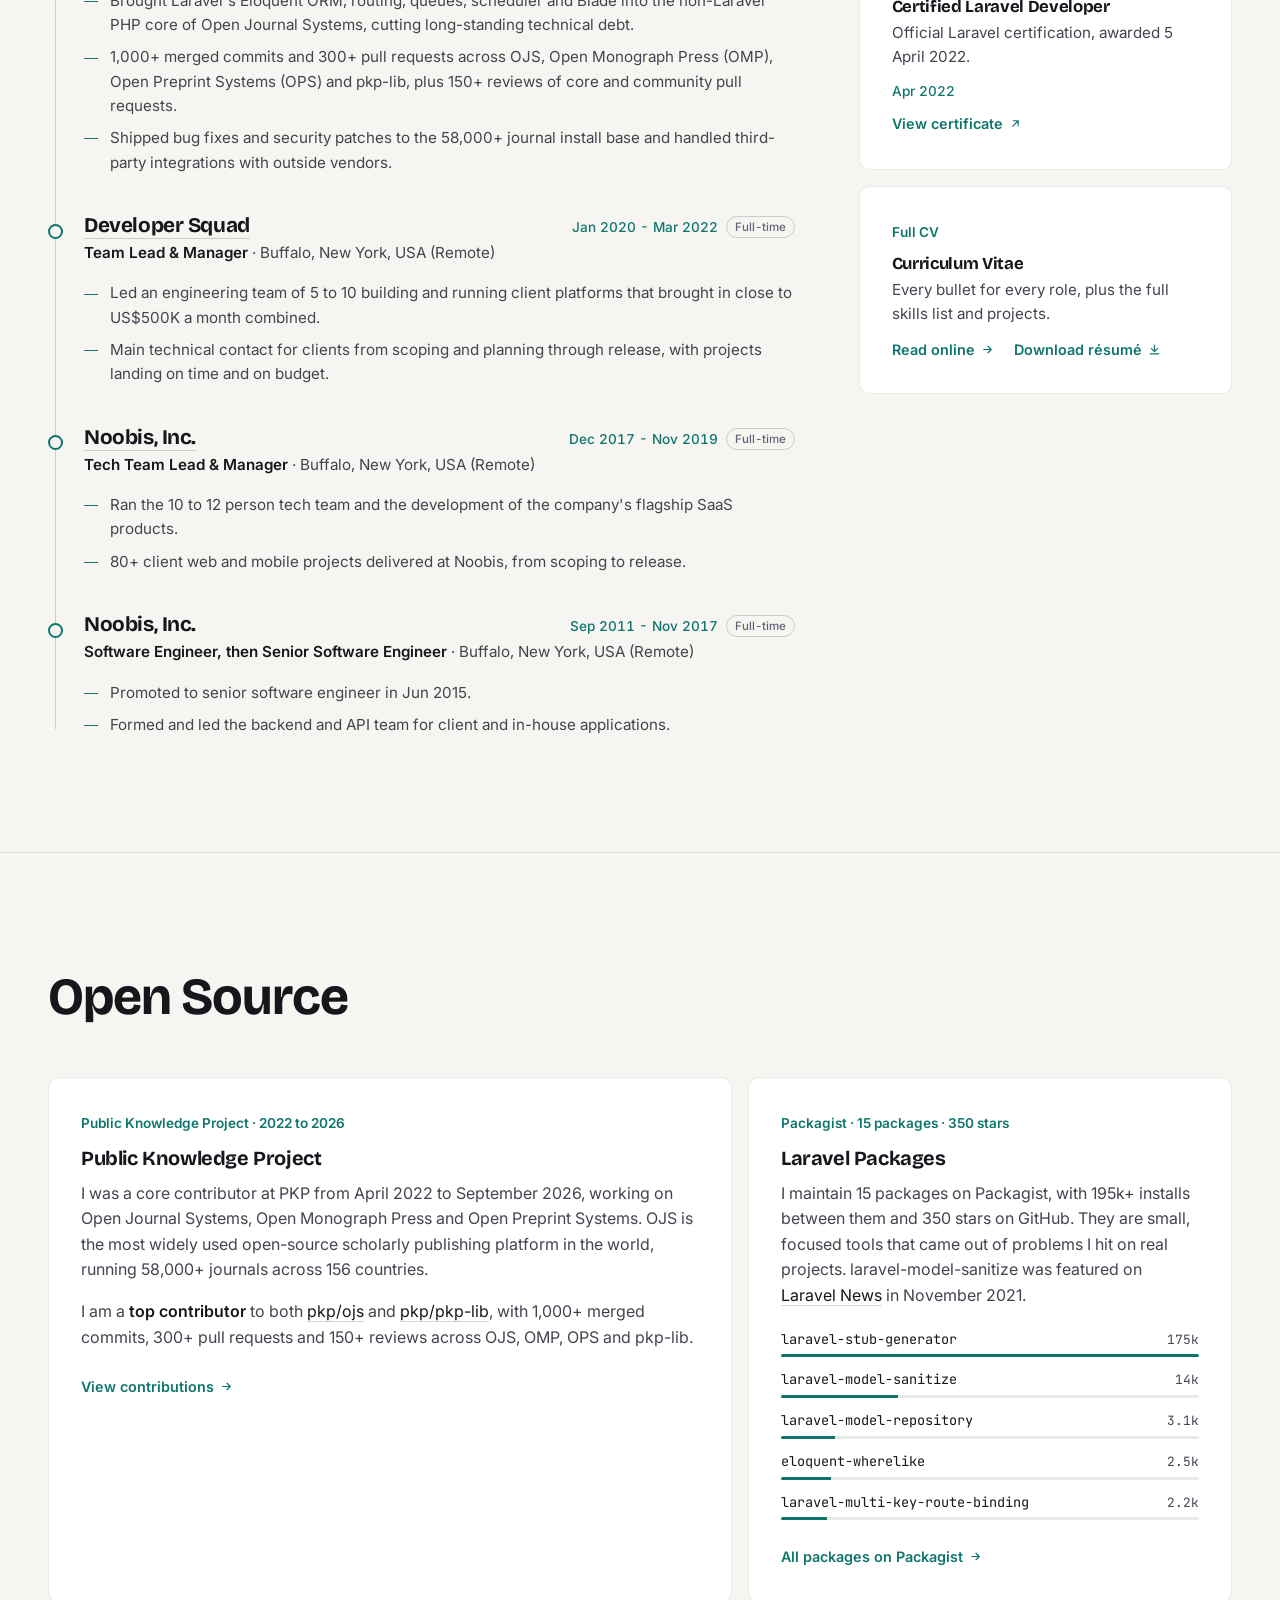
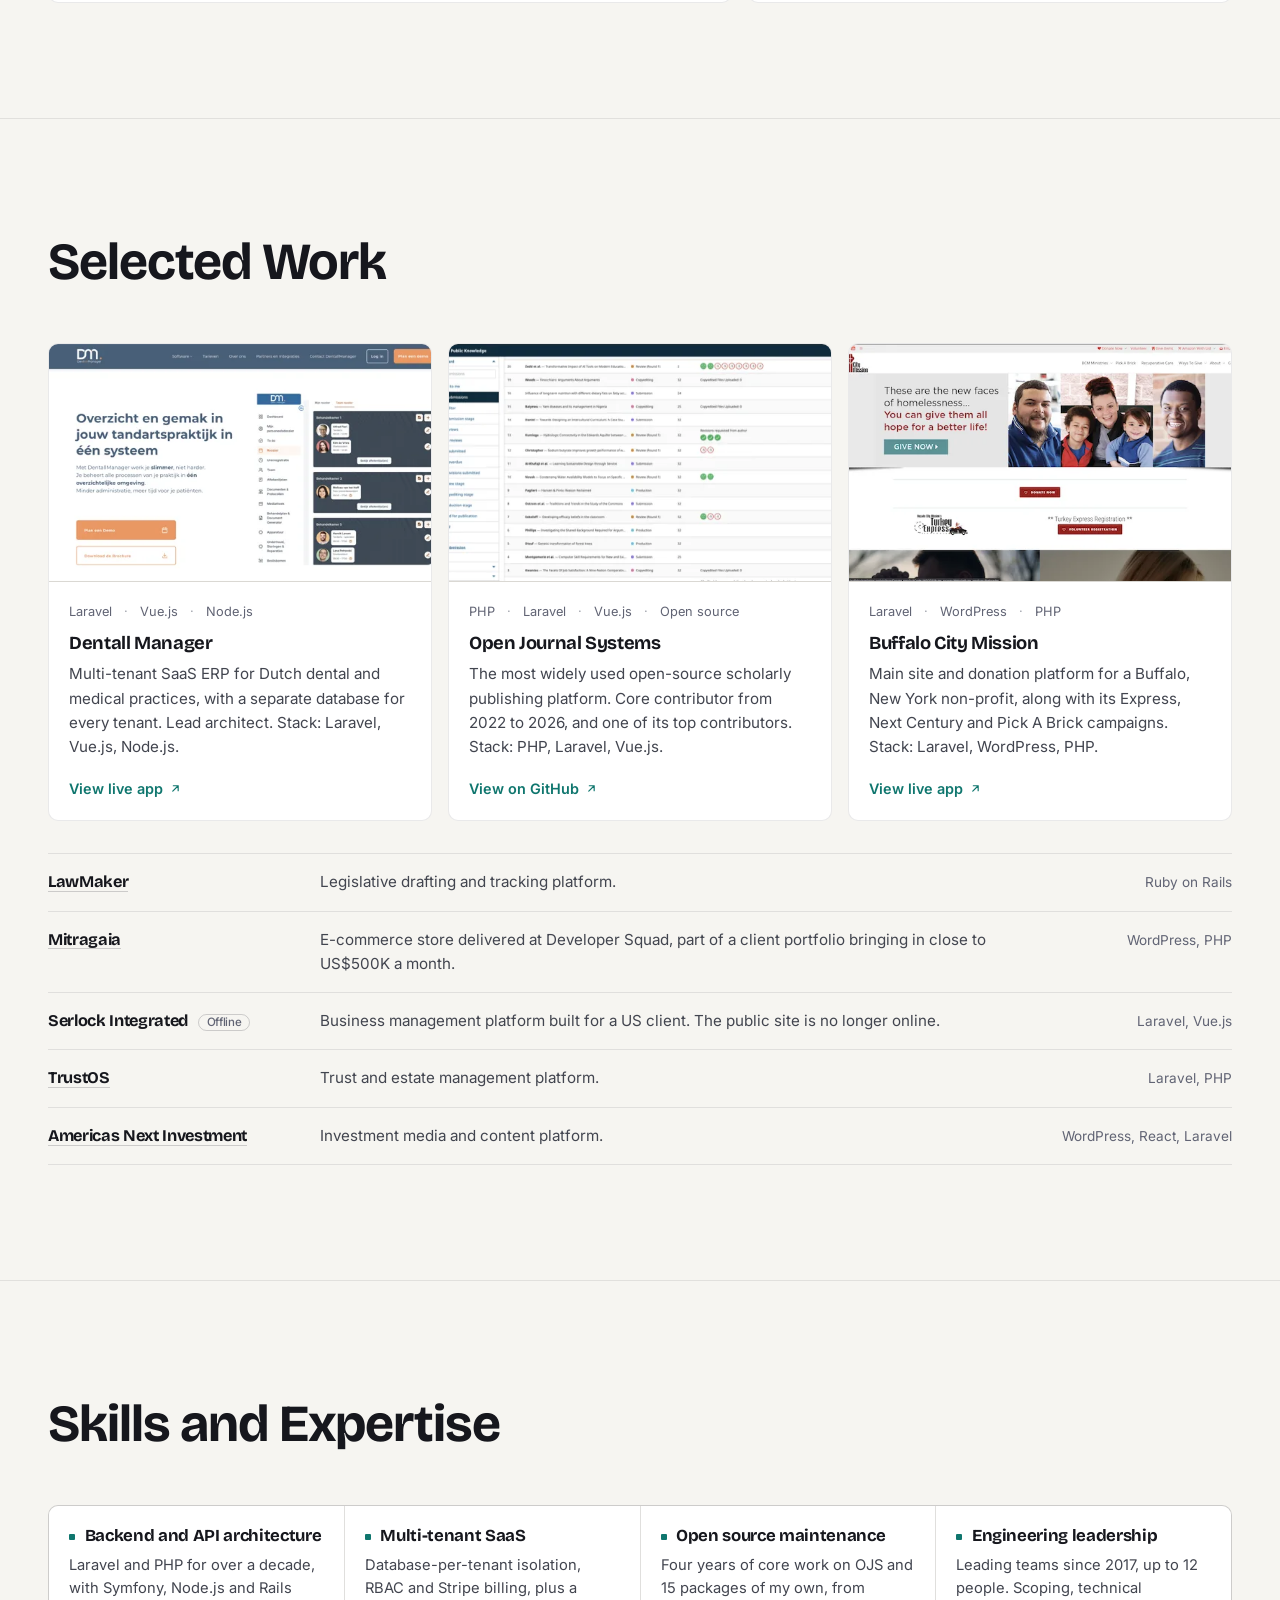
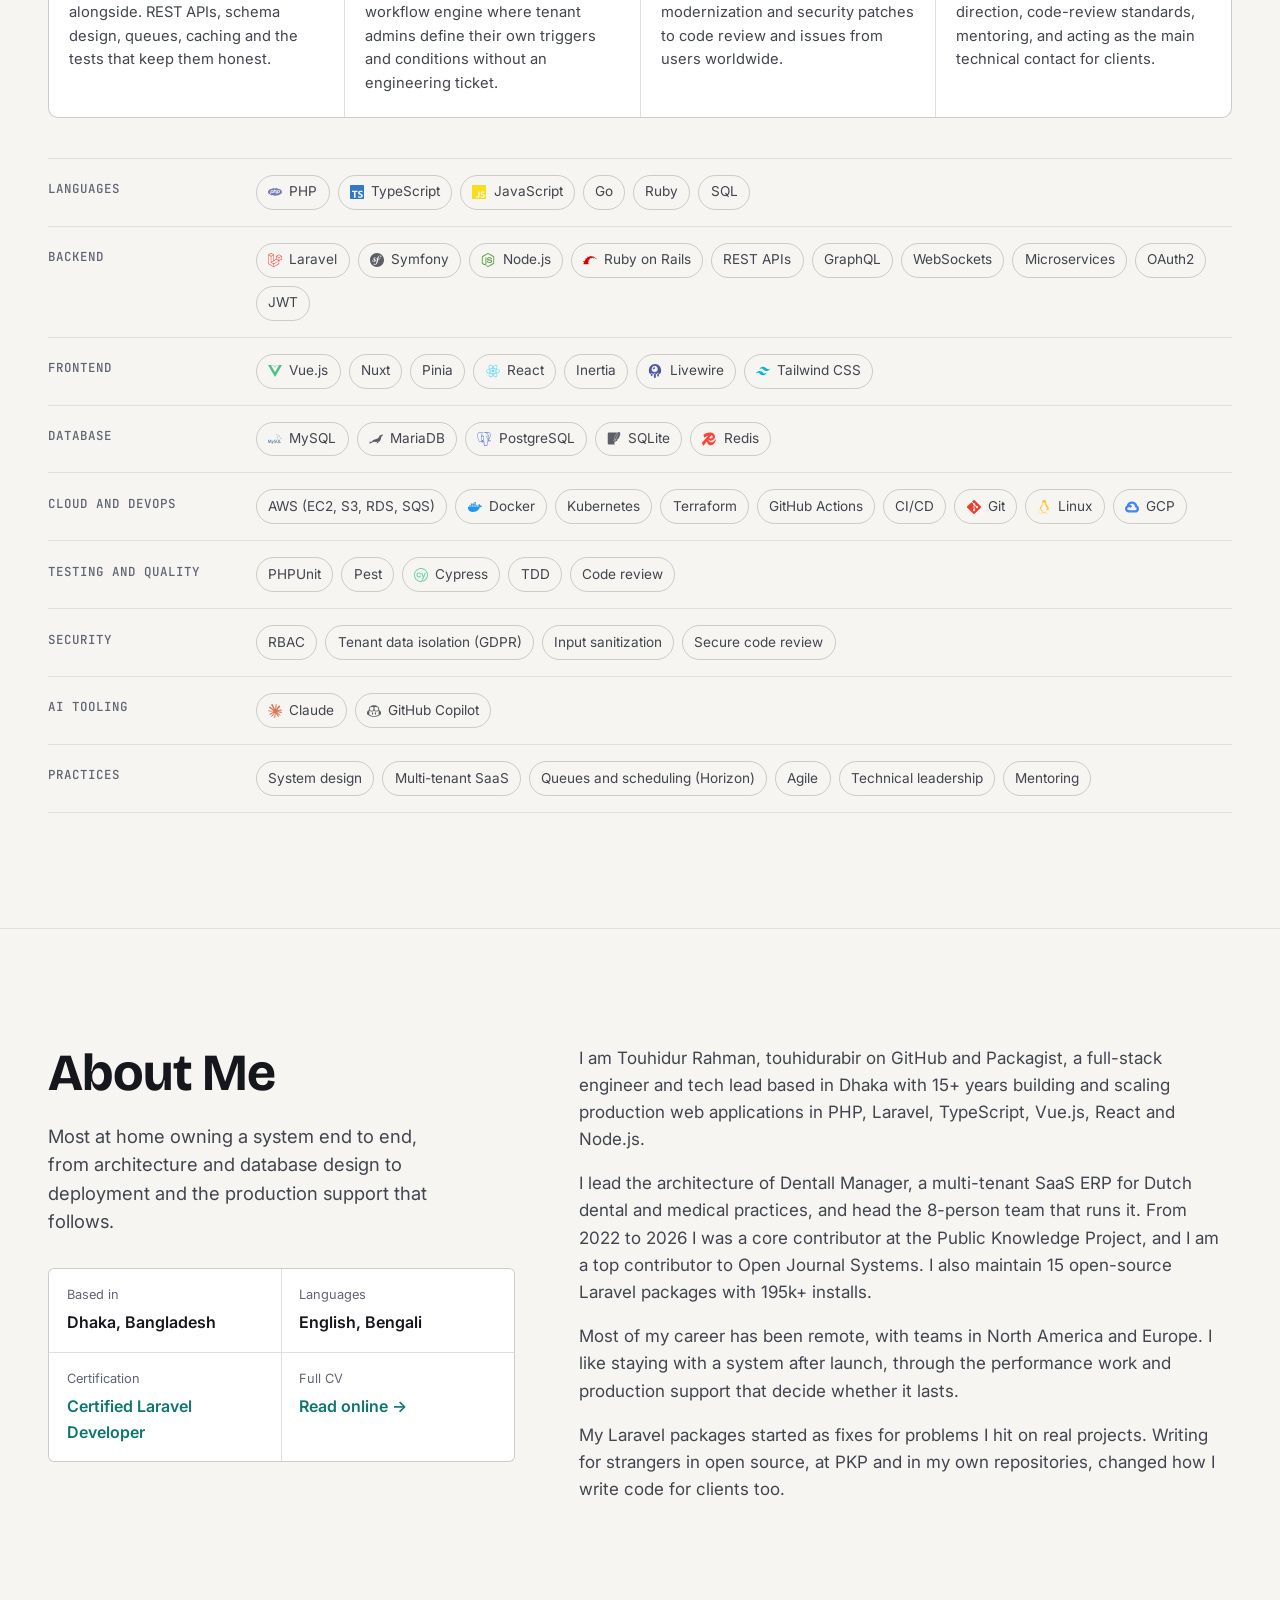
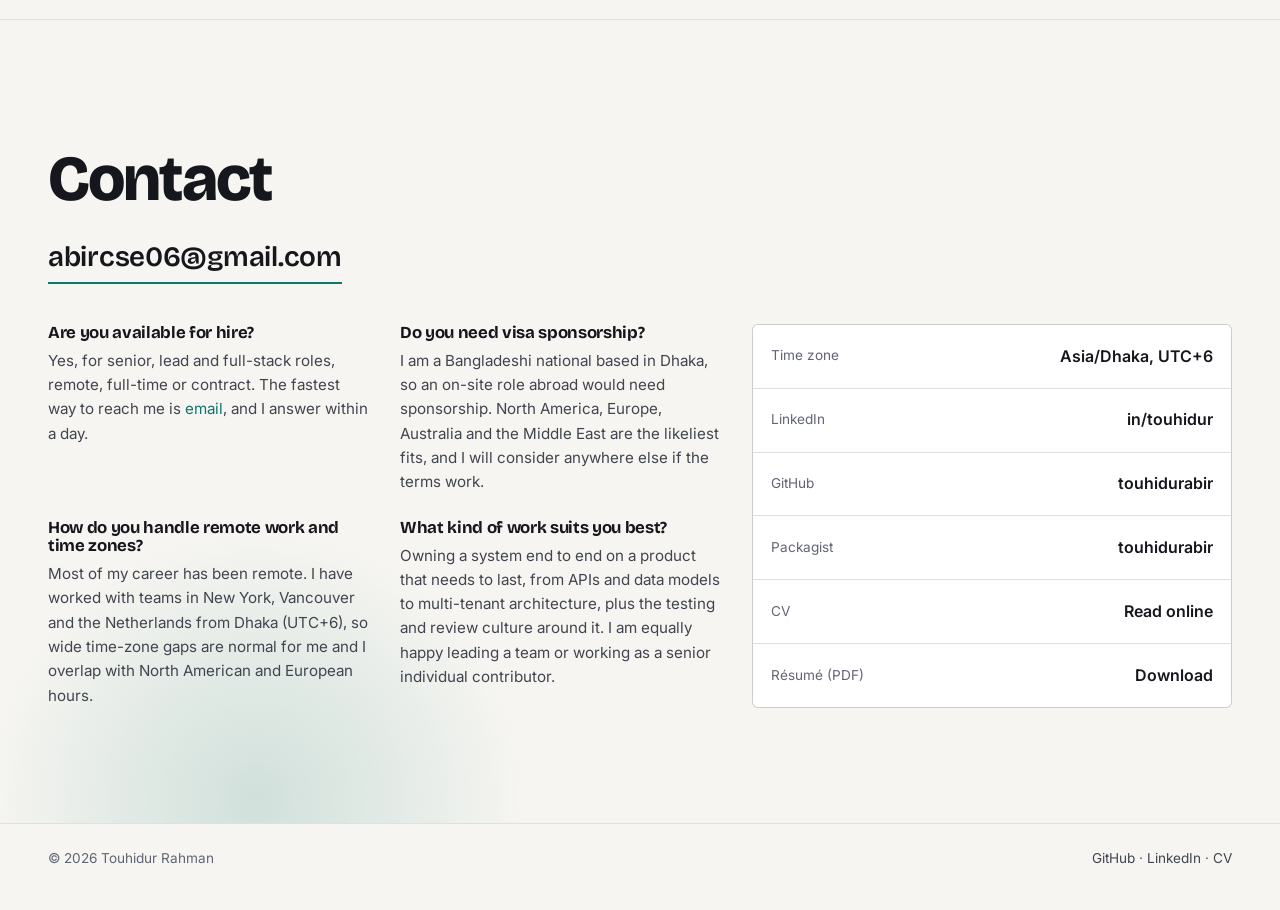
==== commit 80e317bb: "Show the résumé's full stack line under the hero headline Matches the Nov 2026 résumé: PHP, Laravel," ====
--- a/index.html
+++ b/index.html
@@ -51,7 +51,7 @@
 			} catch (e) {}
 		})();
 	</script>
-	<link rel="stylesheet" href="css/site.css?v=14">
+	<link rel="stylesheet" href="css/site.css?v=15">
 
 		<!-- structured data -->
 	<script type="application/ld+json">
@@ -285,7 +285,7 @@
 					<div>
 						<p class="hero-kicker">Touhidur Rahman</p>
 						<h1>Senior <span style="white-space:nowrap">full-stack</span> engineer <em>and tech lead.</em></h1>
-						<p class="hero-stack">Laravel, Vue.js, Node.js</p>
+						<p class="hero-stack">PHP&nbsp;&middot; Laravel&nbsp;&middot; Vue.js&nbsp;&middot; React.js&nbsp;&middot; Node.js&nbsp;&middot; TypeScript&nbsp;&middot; Go&nbsp;&middot; AWS&nbsp;&middot; Docker</p>
 						<p class="hero-sub">Open to senior, lead and full-stack roles. Remote, full-time or contract.</p>
 						<p class="sr-only">Building APIs and data layers, multi-tenant SaaS platforms, workflow engines and queues, and Laravel packages with 195k+ installs.</p>
 						<div class="rotator">
--- a/css/site.css
+++ b/css/site.css
@@ -403,6 +403,7 @@
   font-size: clamp(1.05rem, 2.2vw, 1.4rem);
   color: var(--muted);
   letter-spacing: -0.01em;
+  text-wrap: balance;
 }
 .hero-sub {
   margin-top: 1.5rem;
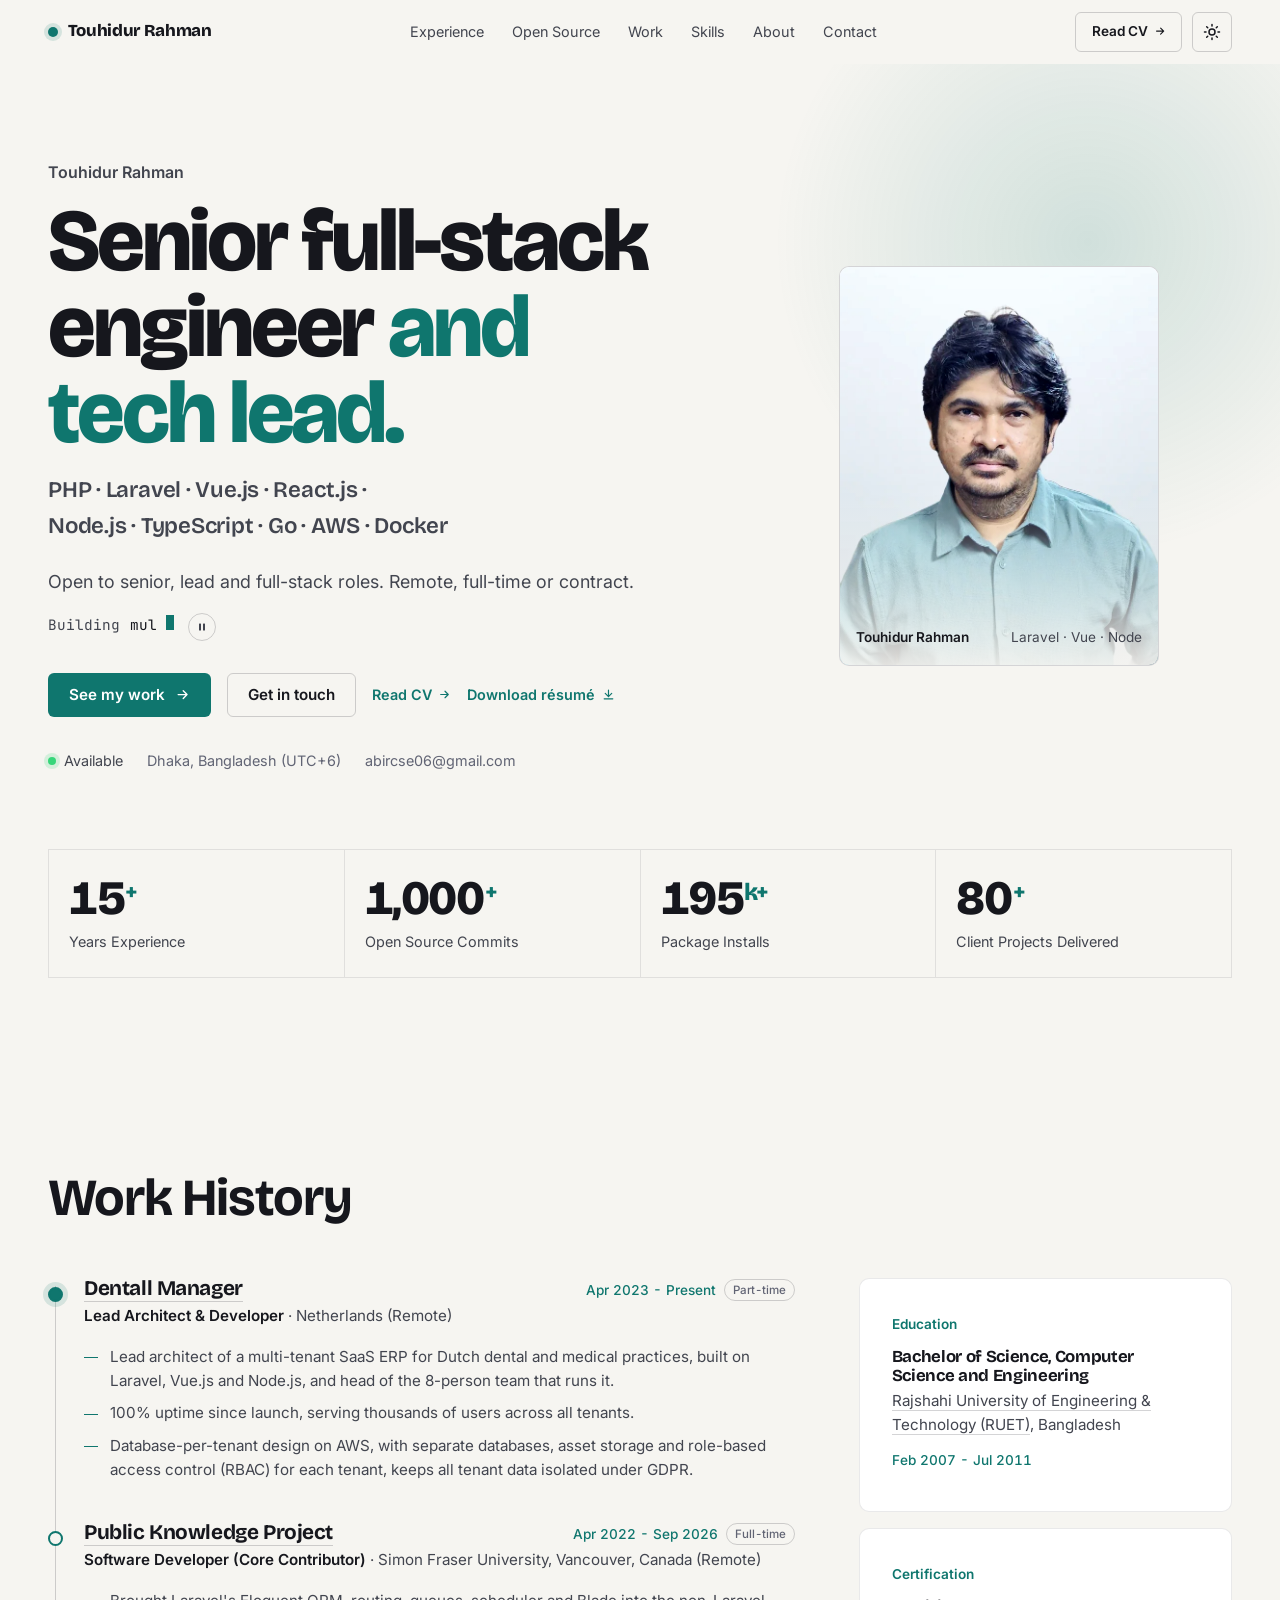
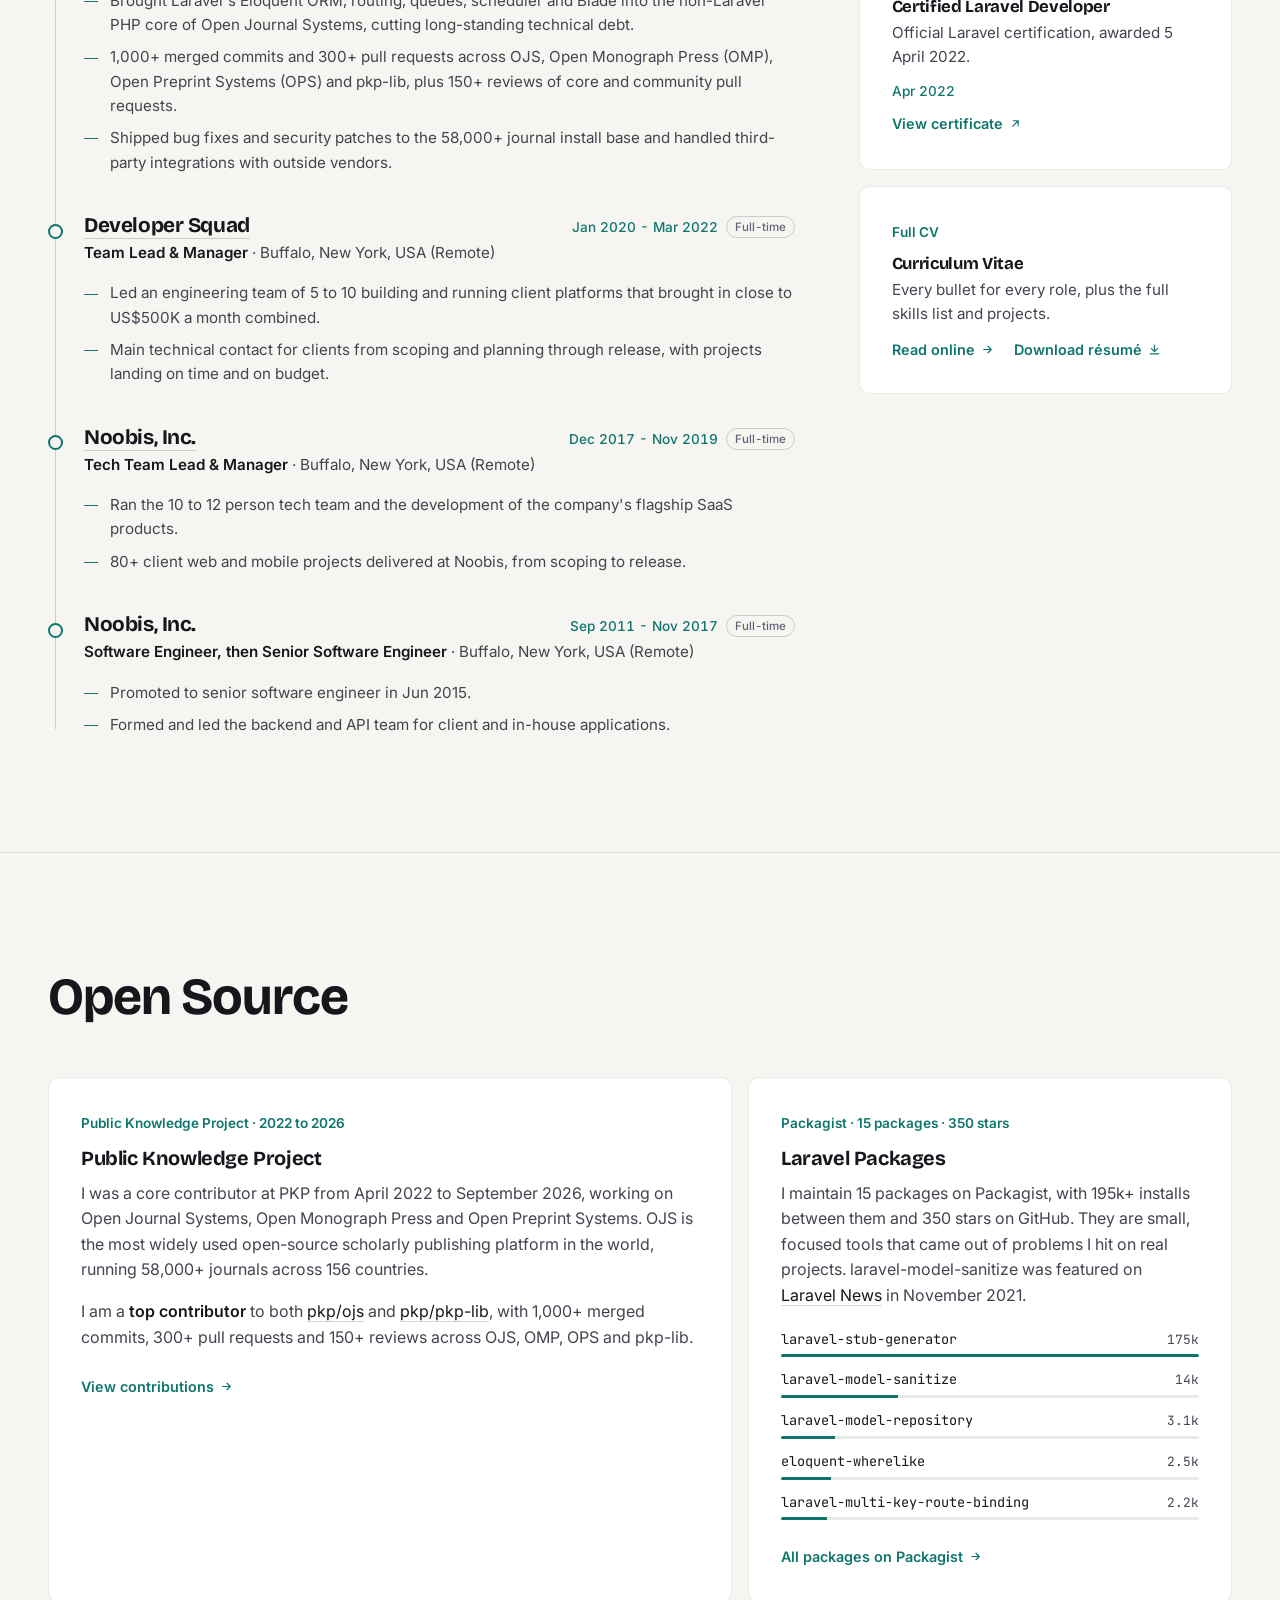
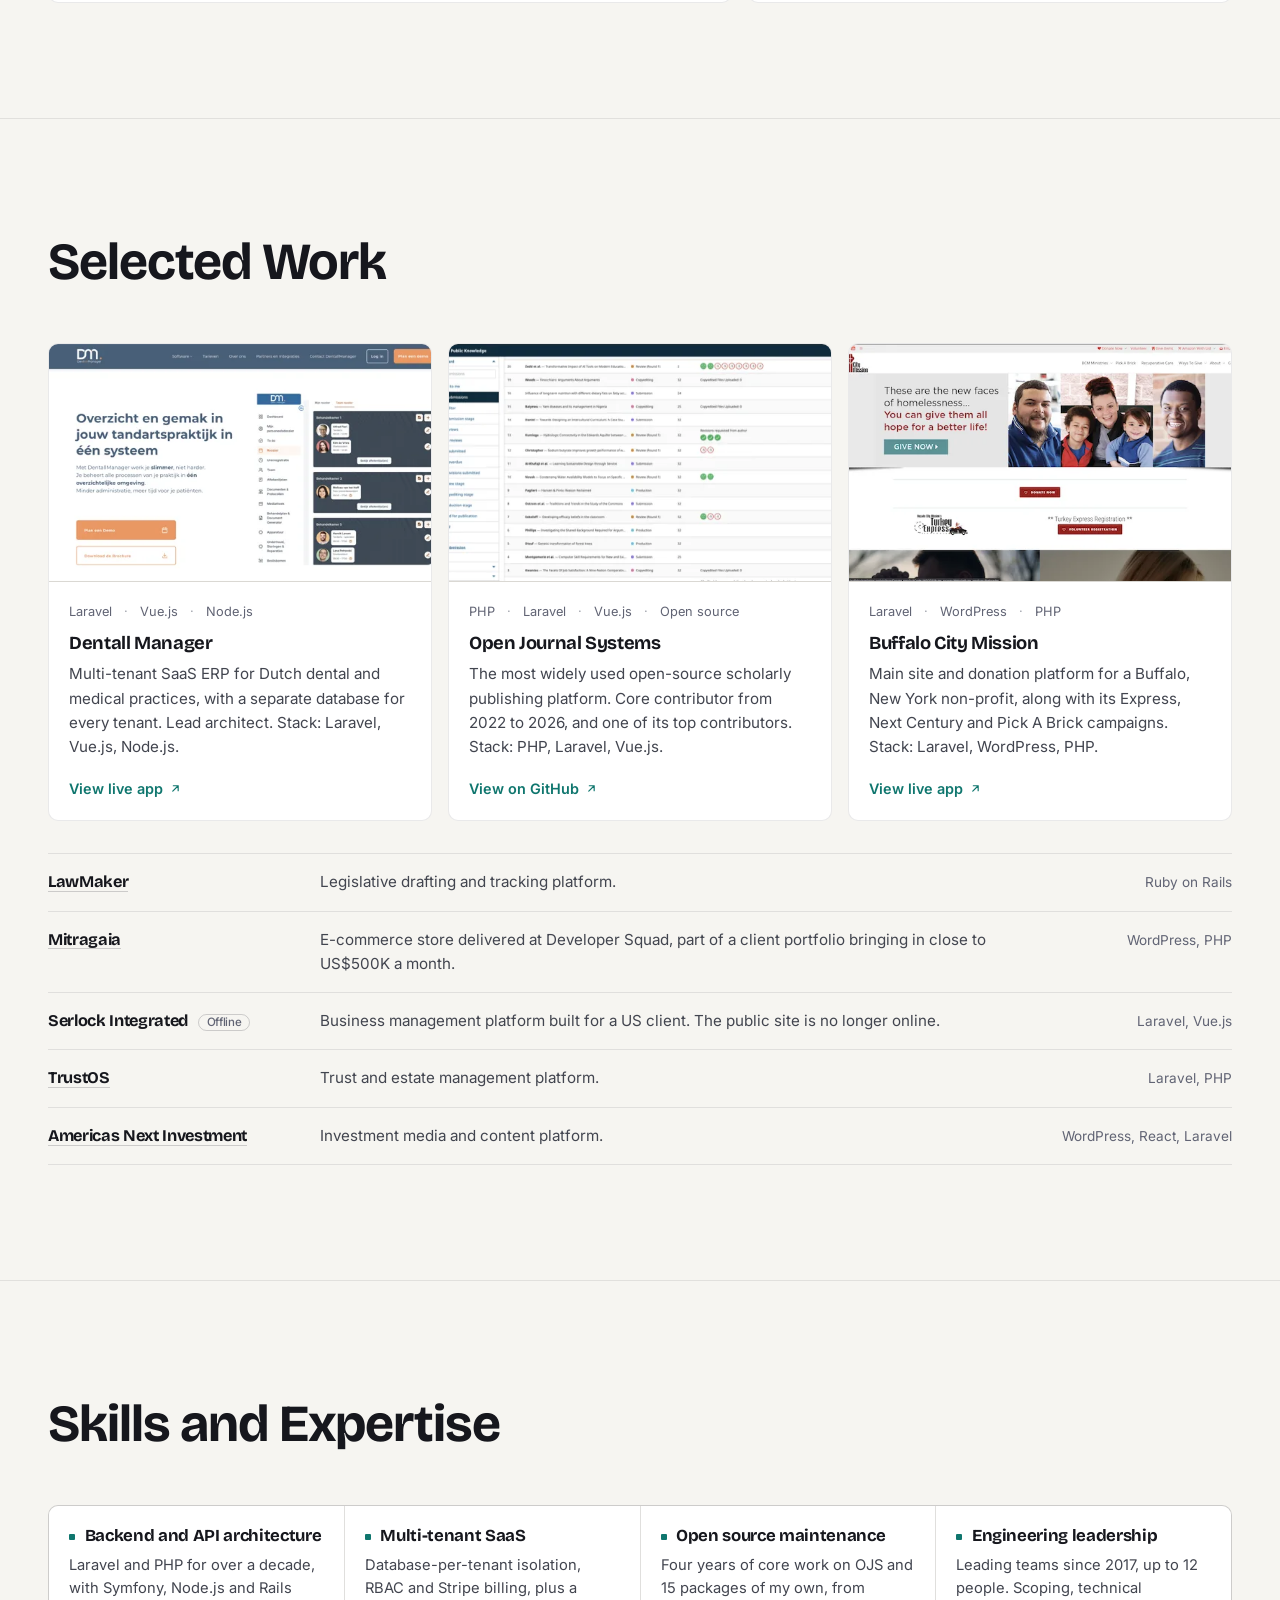
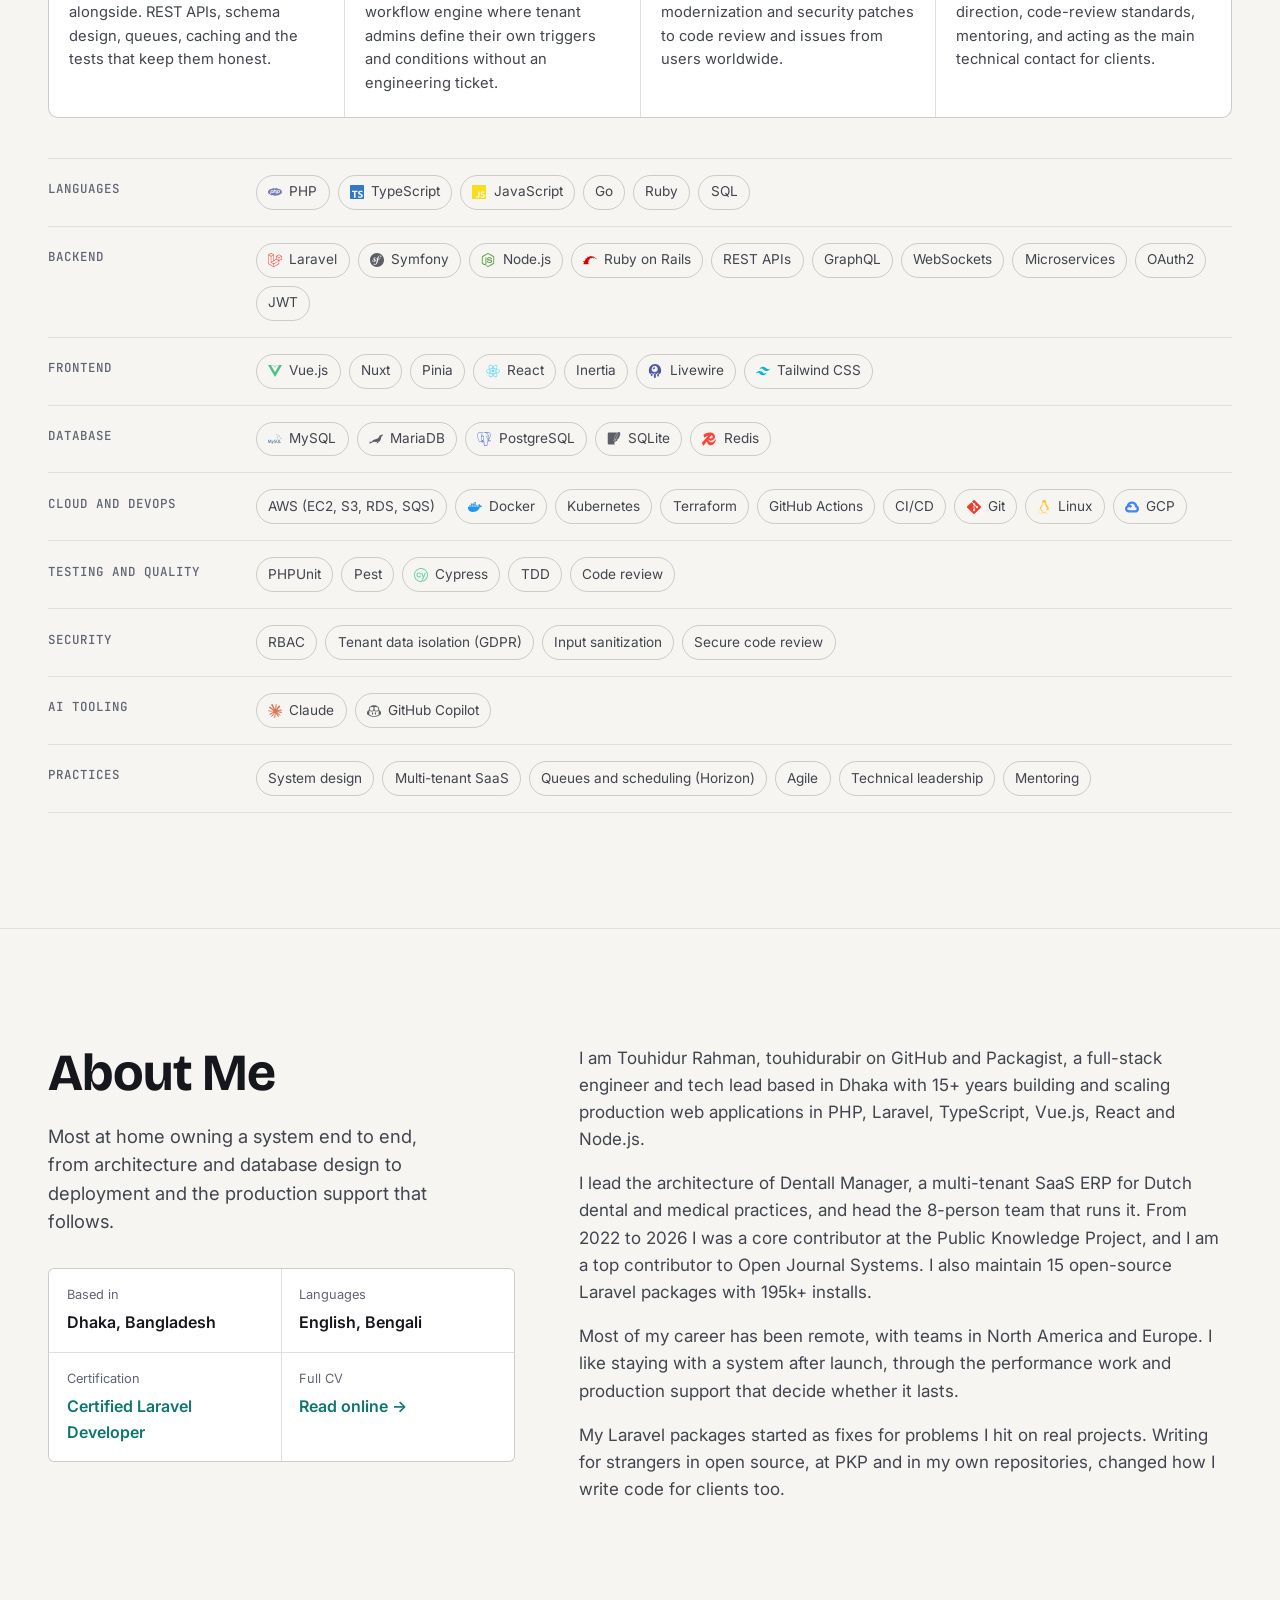
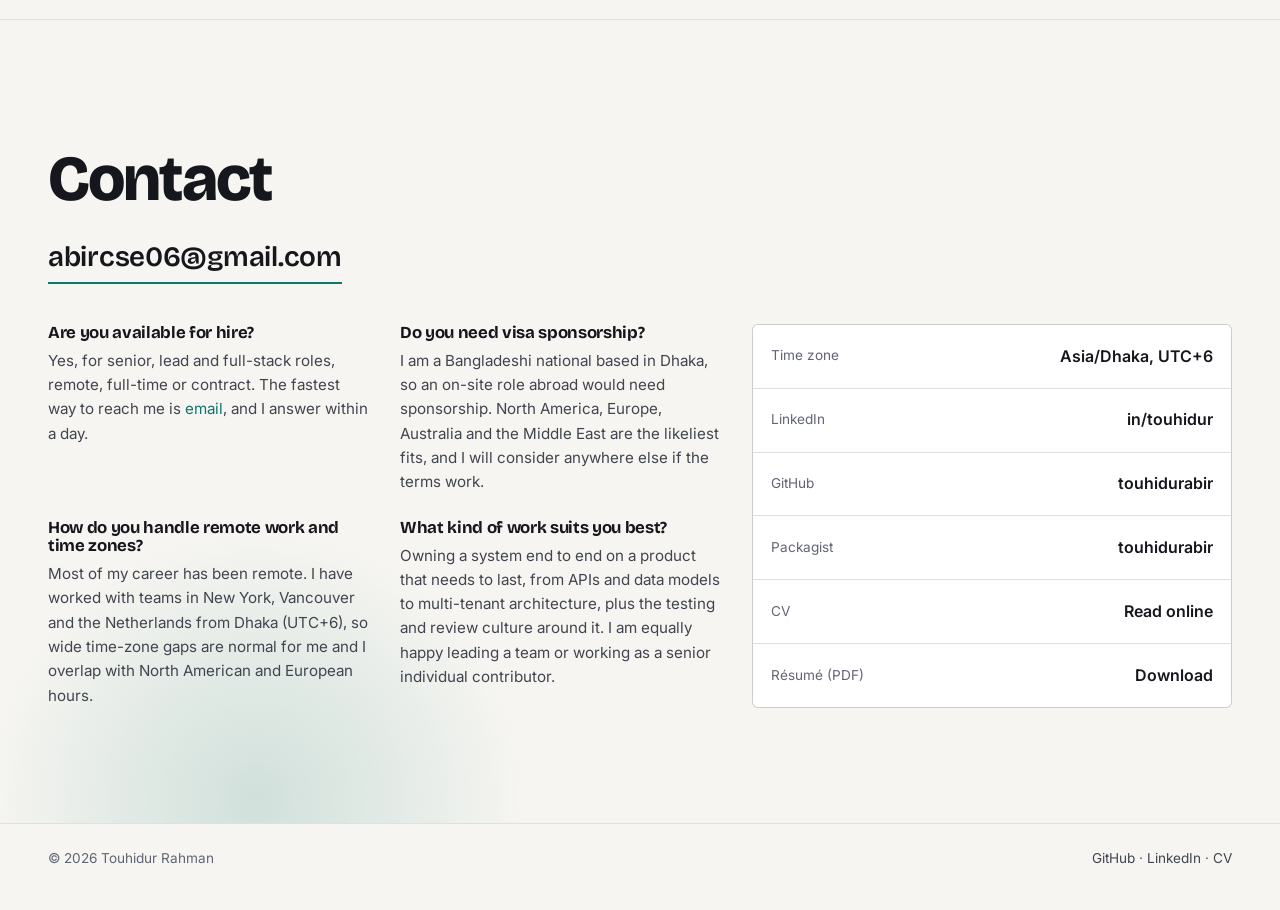
==== commit 75d0c940: "Drop the stack list from the homepage share titles With the résumé's nine-item stack the og:title an" ====
--- a/index.html
+++ b/index.html
@@ -16,7 +16,7 @@
 
 	<meta property="og:type" content="profile">
 	<meta property="og:site_name" content="Touhidur Rahman">
-	<meta property="og:title" content="Touhidur Rahman | Senior Full-Stack Engineer and Tech Lead | Laravel, Vue.js, Node.js">
+	<meta property="og:title" content="Touhidur Rahman | Senior Full-Stack Engineer and Tech Lead">
 	<meta property="og:description" content="Full-stack engineer and tech lead with 15+ years building production web applications in PHP, Laravel, TypeScript, Vue.js, React and Node.js. One of the top contributors to Open Journal Systems, and author of 15 Laravel packages with 195k+ installs. Open to senior, lead and full-stack roles, remote, full-time or contract.">
 	<meta property="og:url" content="https://touhidurabir.github.io/">
 	<meta property="og:image" content="https://touhidurabir.github.io/img/og-card.jpg">
@@ -29,7 +29,7 @@
 	<meta property="profile:username" content="touhidurabir">
 
 	<meta name="twitter:card" content="summary_large_image">
-	<meta name="twitter:title" content="Touhidur Rahman | Senior Full-Stack Engineer and Tech Lead | Laravel, Vue.js, Node.js">
+	<meta name="twitter:title" content="Touhidur Rahman | Senior Full-Stack Engineer and Tech Lead">
 	<meta name="twitter:description" content="Full-stack engineer and tech lead with 15+ years in PHP, Laravel, Vue.js and Node.js. One of the top contributors to Open Journal Systems. 15 Laravel packages with 195k+ installs.">
 	<meta name="twitter:image" content="https://touhidurabir.github.io/img/og-card.jpg">
 
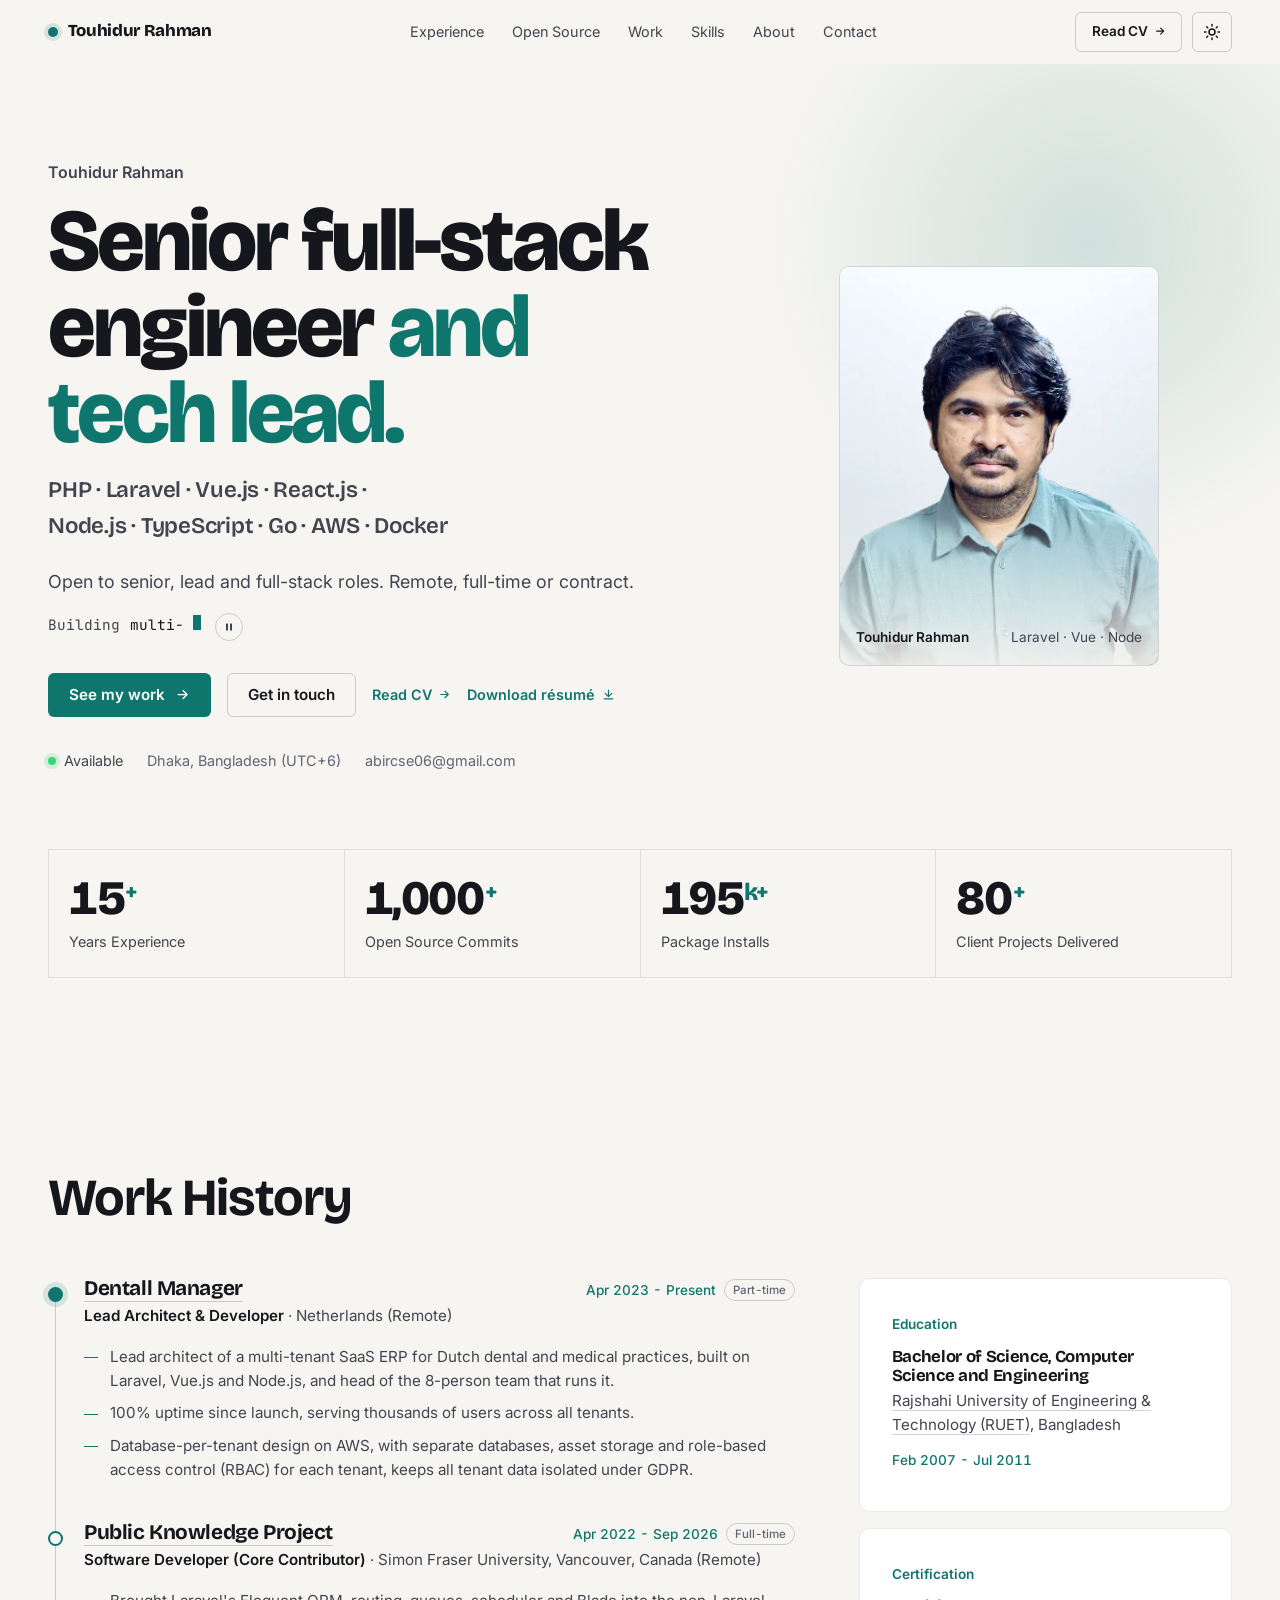
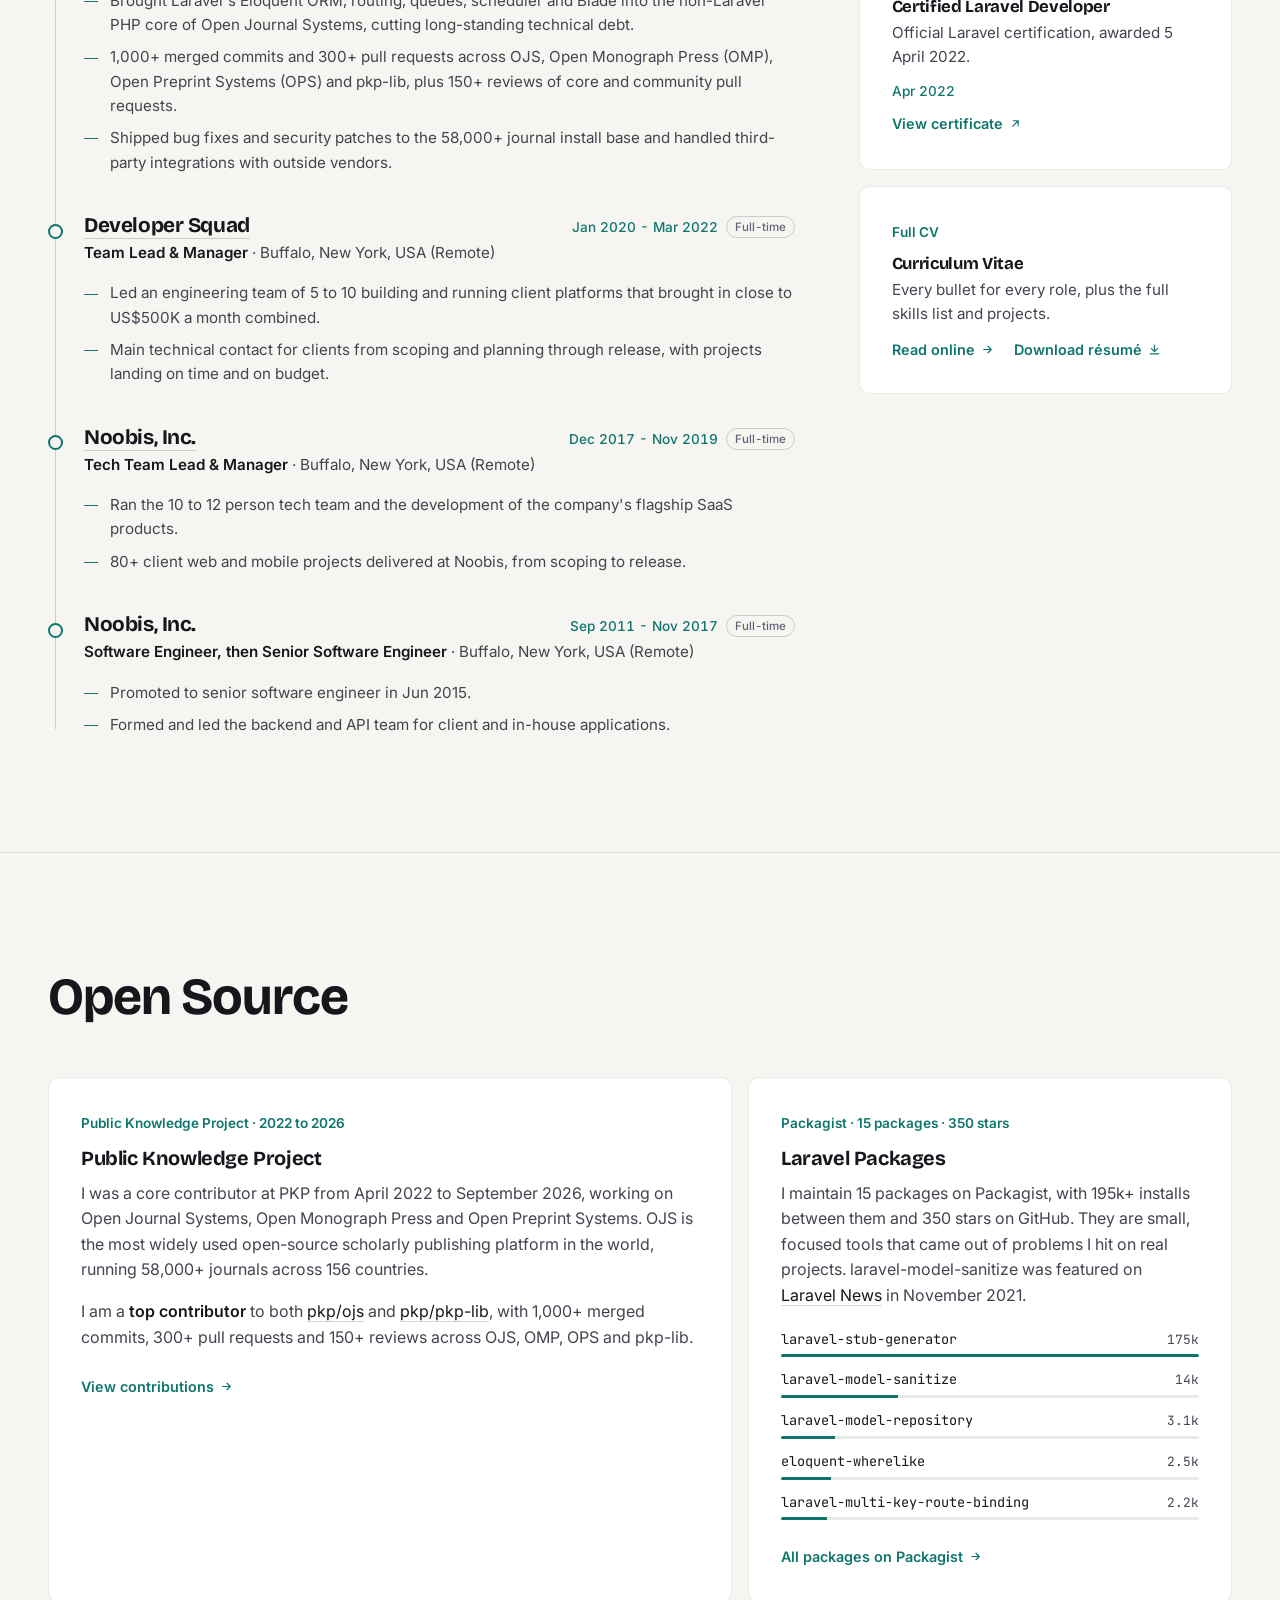
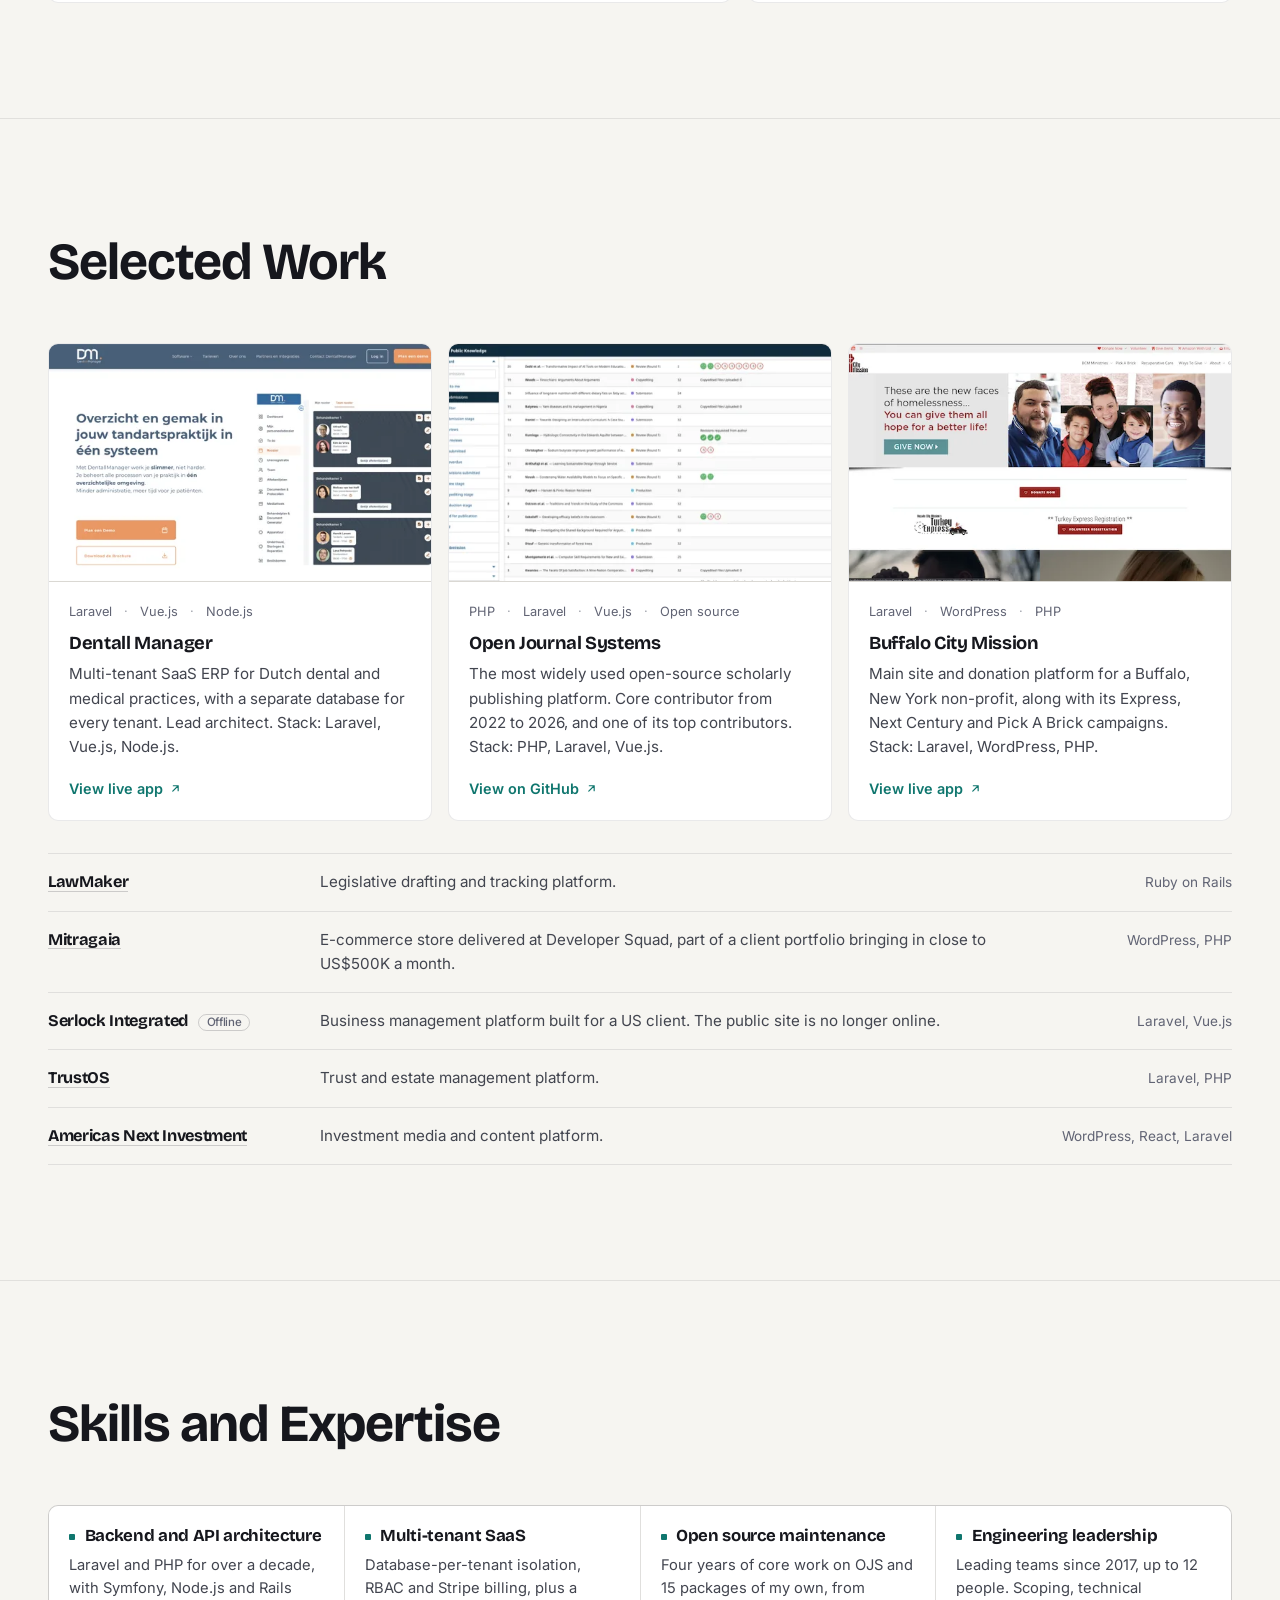
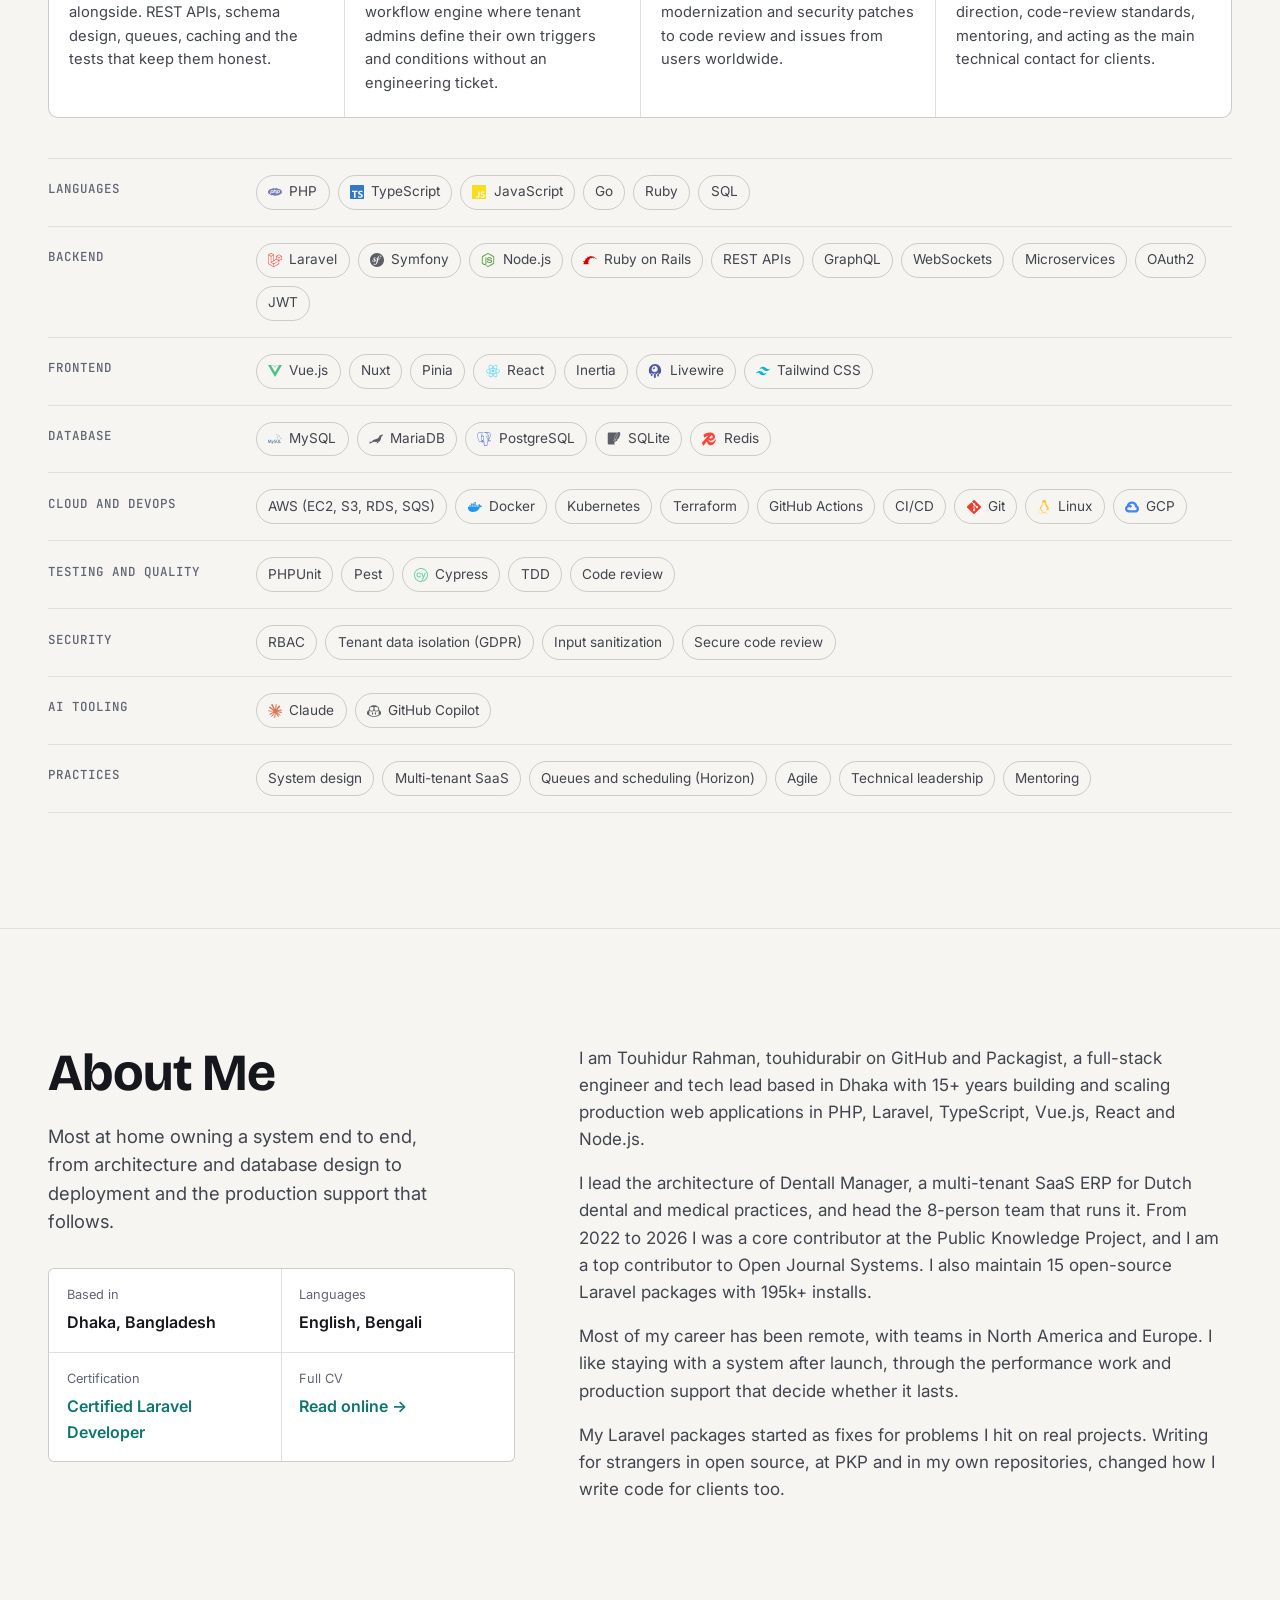
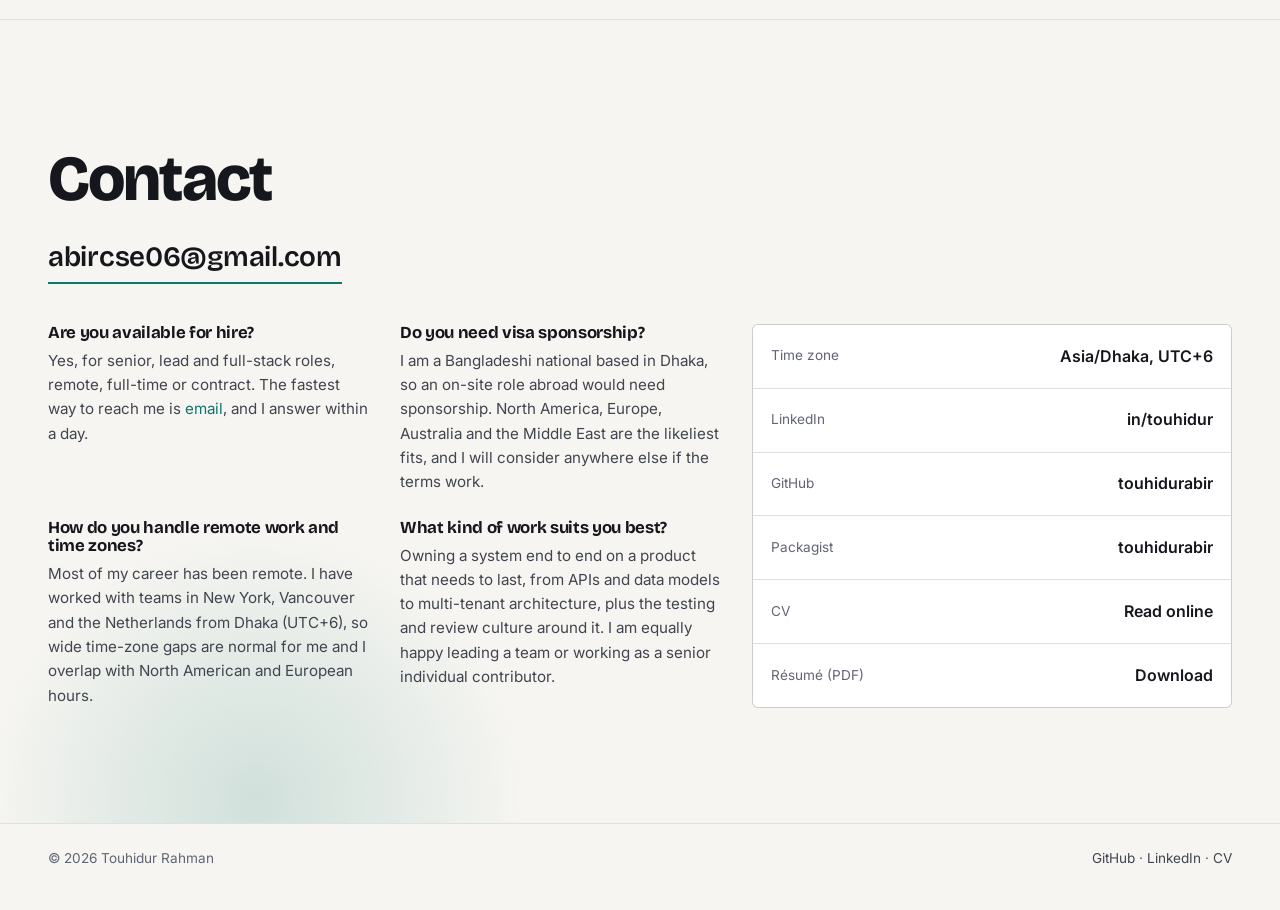
==== commit d6b9973f: "Bump dateModified and sitemap lastmod to 2026-11-07 Both pages changed today, and the résumé PDF was" ====
--- a/index.html
+++ b/index.html
@@ -176,7 +176,7 @@
 				"url": "https://touhidurabir.github.io/",
 				"name": "Touhidur Rahman | Senior Full-Stack Engineer and Tech Lead",
 				"inLanguage": "en",
-				"dateModified": "2026-11-05",
+				"dateModified": "2026-11-07",
 				"isPartOf": { "@id": "https://touhidurabir.github.io/#website" },
 				"about": { "@id": "https://touhidurabir.github.io/#person" },
 				"mainEntity": { "@id": "https://touhidurabir.github.io/#person" }
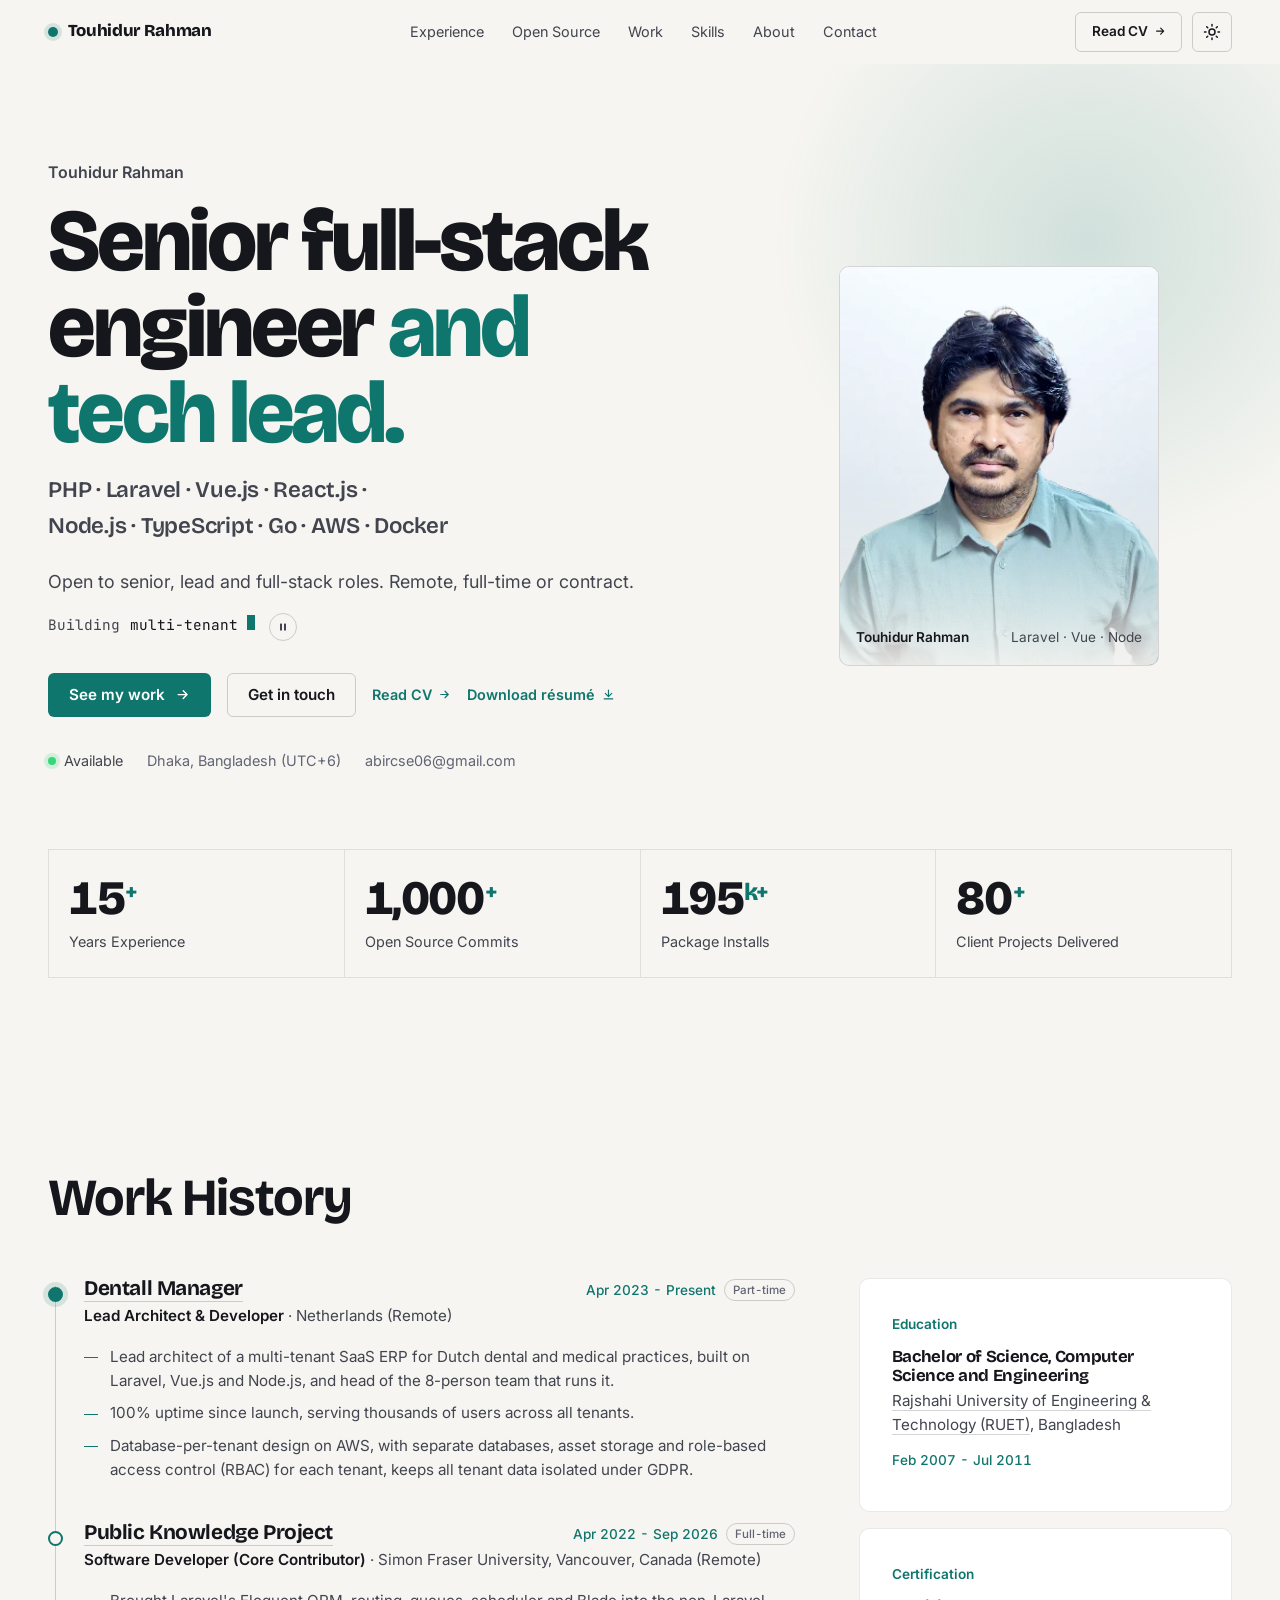
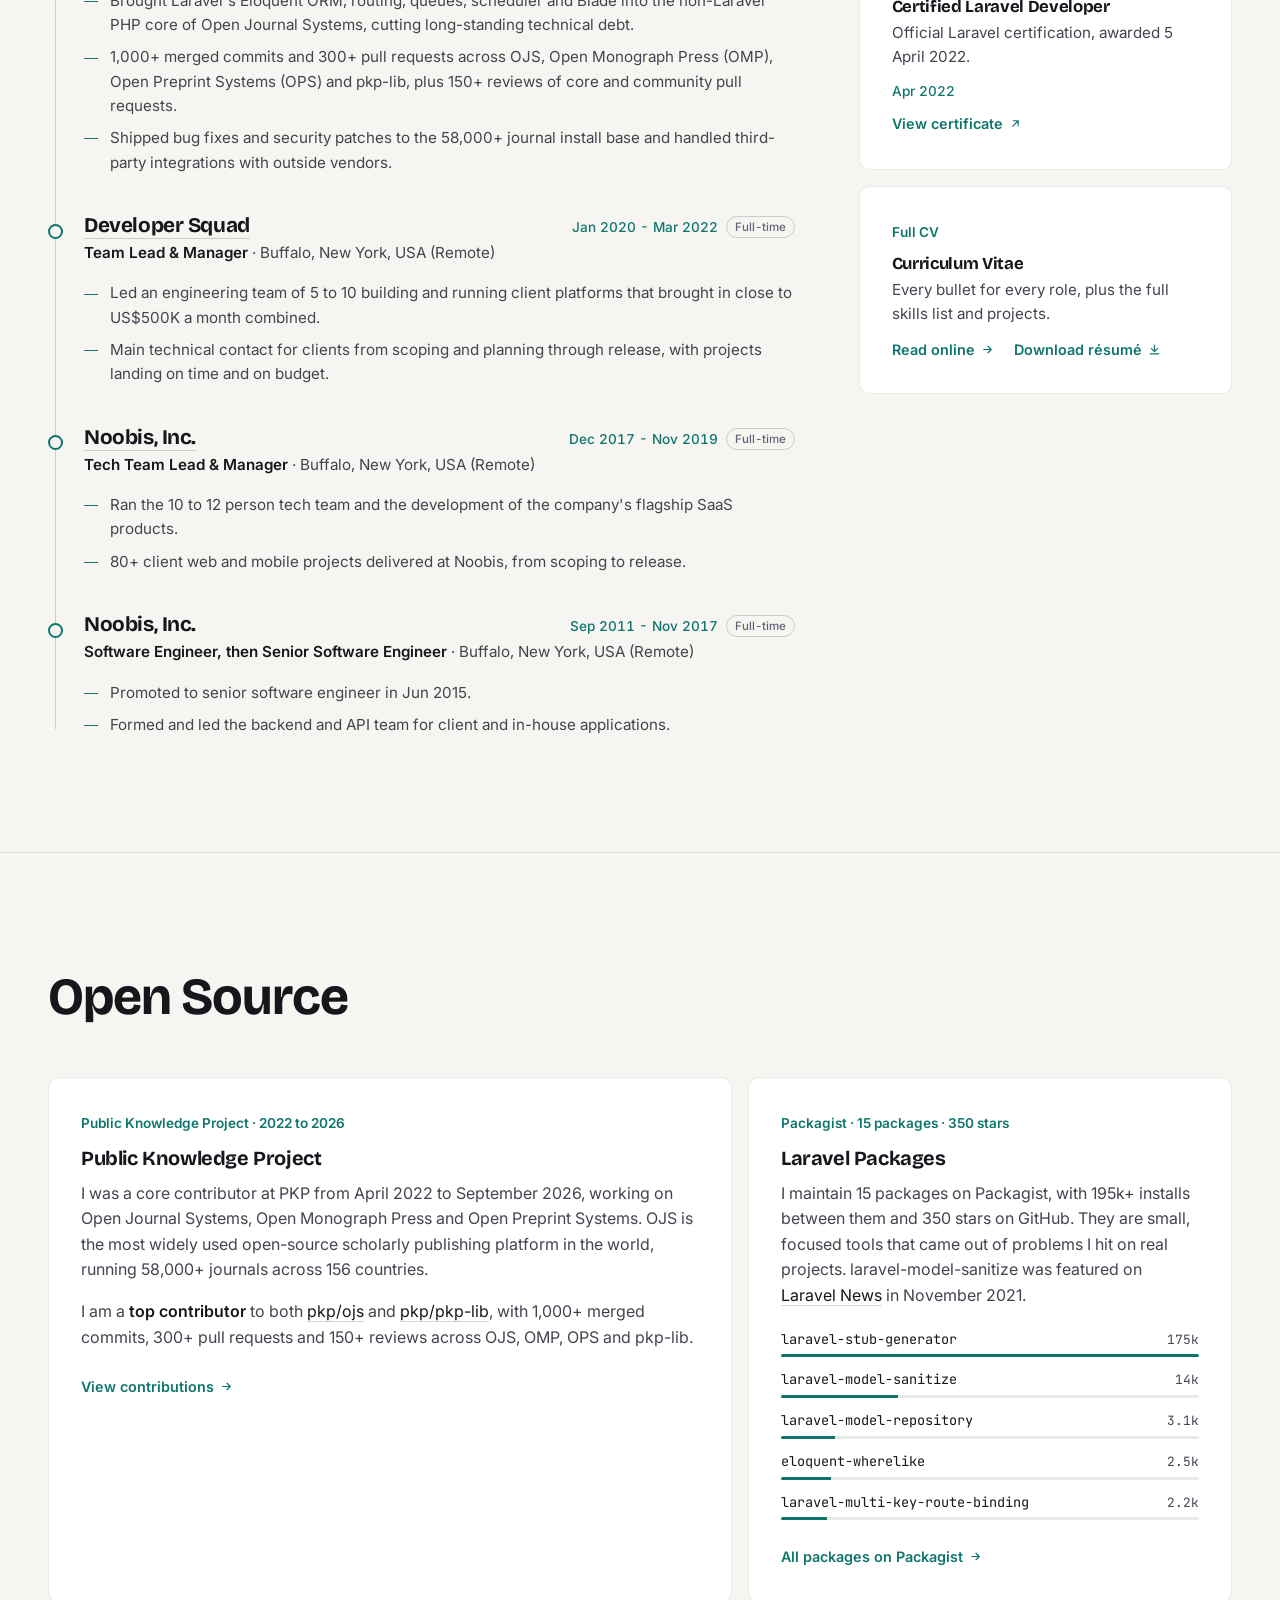
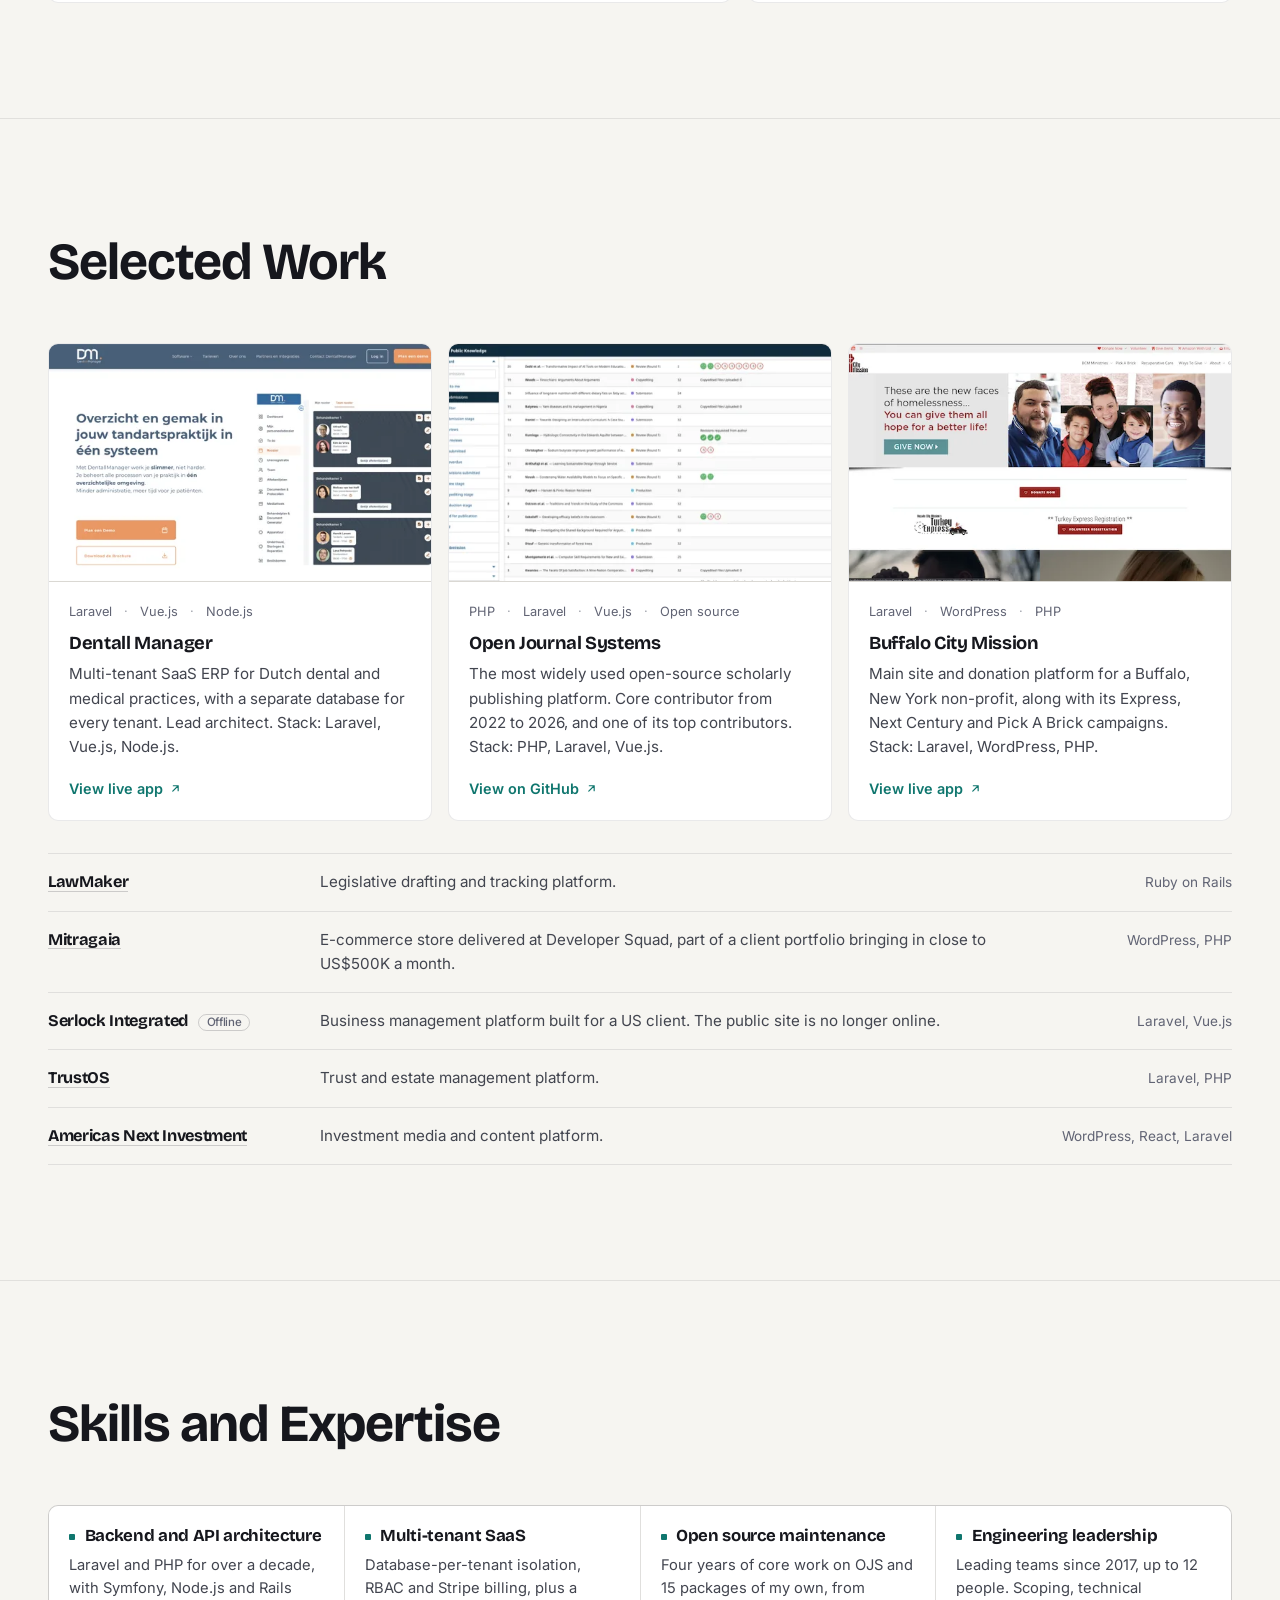
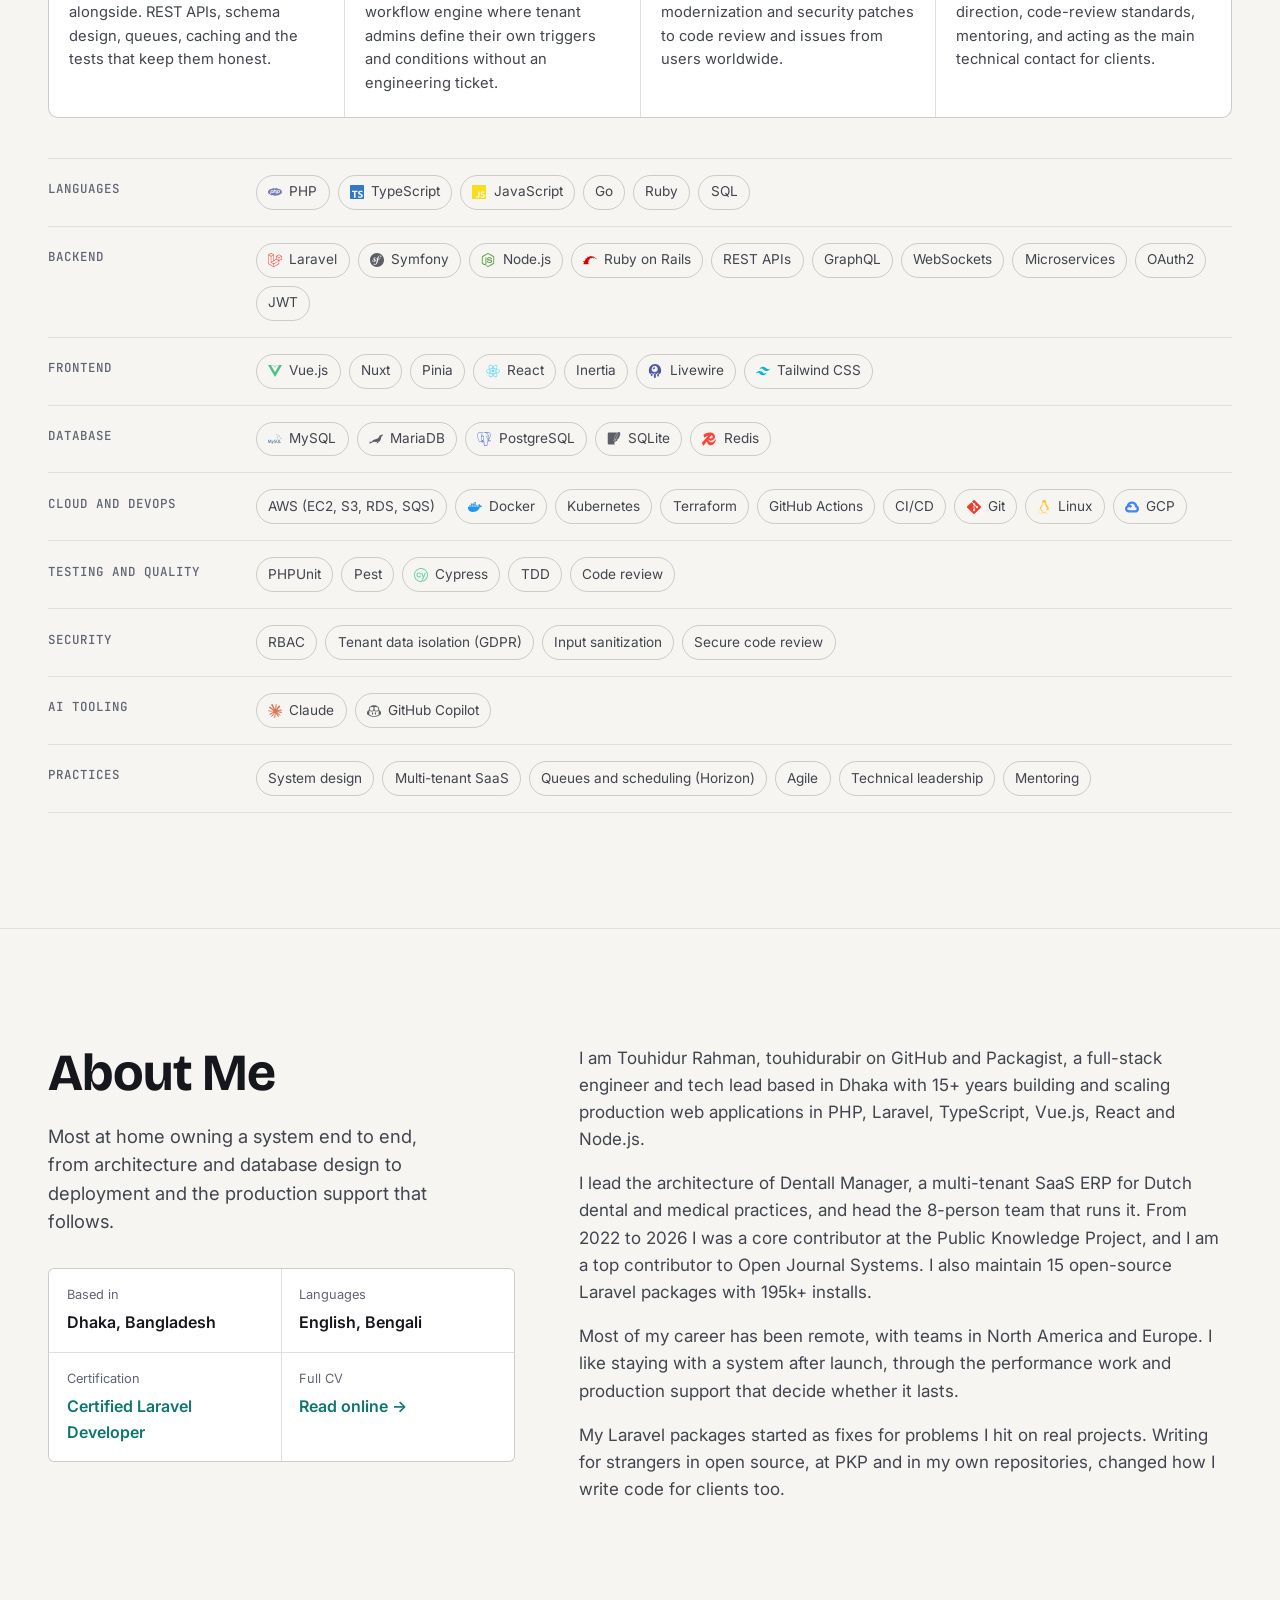
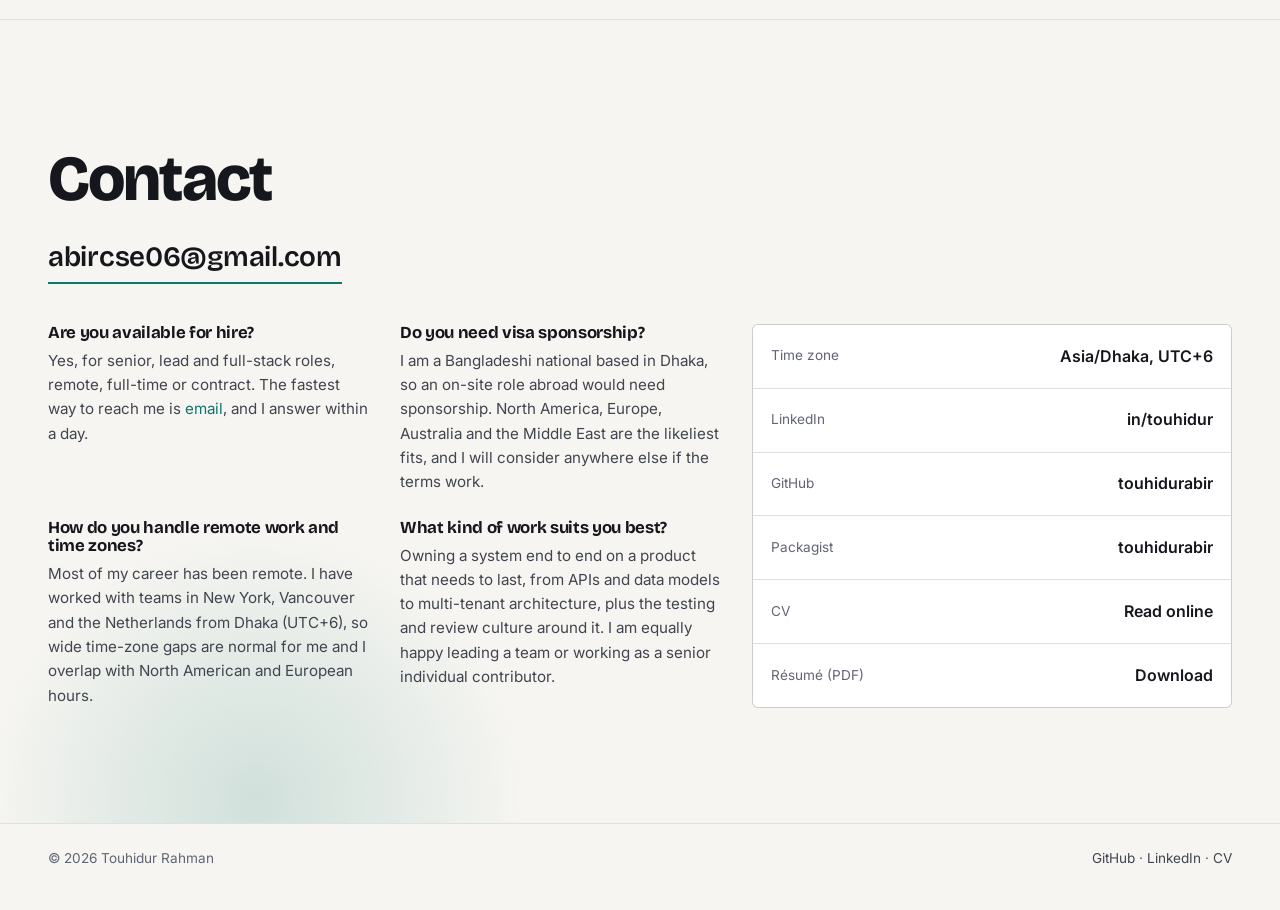
==== commit 90f4f441: "Version the og:image URL so LinkedIn fetches the card again" ====
--- a/index.html
+++ b/index.html
@@ -19,7 +19,7 @@
 	<meta property="og:title" content="Touhidur Rahman | Senior Full-Stack Engineer and Tech Lead">
 	<meta property="og:description" content="Full-stack engineer and tech lead with 15+ years building production web applications in PHP, Laravel, TypeScript, Vue.js, React and Node.js. One of the top contributors to Open Journal Systems, and author of 15 Laravel packages with 195k+ installs. Open to senior, lead and full-stack roles, remote, full-time or contract.">
 	<meta property="og:url" content="https://touhidurabir.github.io/">
-	<meta property="og:image" content="https://touhidurabir.github.io/img/og-card.jpg">
+	<meta property="og:image" content="https://touhidurabir.github.io/img/og-card.jpg?v=2">
 	<meta property="og:image:alt" content="Touhidur Rahman, senior full-stack engineer and tech lead, one of the top contributors to Open Journal Systems. 15+ years experience, 1,000+ open source commits, 195k+ package installs.">
 	<meta property="og:image:width" content="1200">
 	<meta property="og:image:height" content="630">
@@ -31,7 +31,7 @@
 	<meta name="twitter:card" content="summary_large_image">
 	<meta name="twitter:title" content="Touhidur Rahman | Senior Full-Stack Engineer and Tech Lead">
 	<meta name="twitter:description" content="Full-stack engineer and tech lead with 15+ years in PHP, Laravel, Vue.js and Node.js. One of the top contributors to Open Journal Systems. 15 Laravel packages with 195k+ installs.">
-	<meta name="twitter:image" content="https://touhidurabir.github.io/img/og-card.jpg">
+	<meta name="twitter:image" content="https://touhidurabir.github.io/img/og-card.jpg?v=2">
 
 	<link rel="icon" type="image/webp" href="img/me-2.webp?v=2">
 	<link rel="apple-touch-icon" href="img/apple-touch-icon.png?v=2">
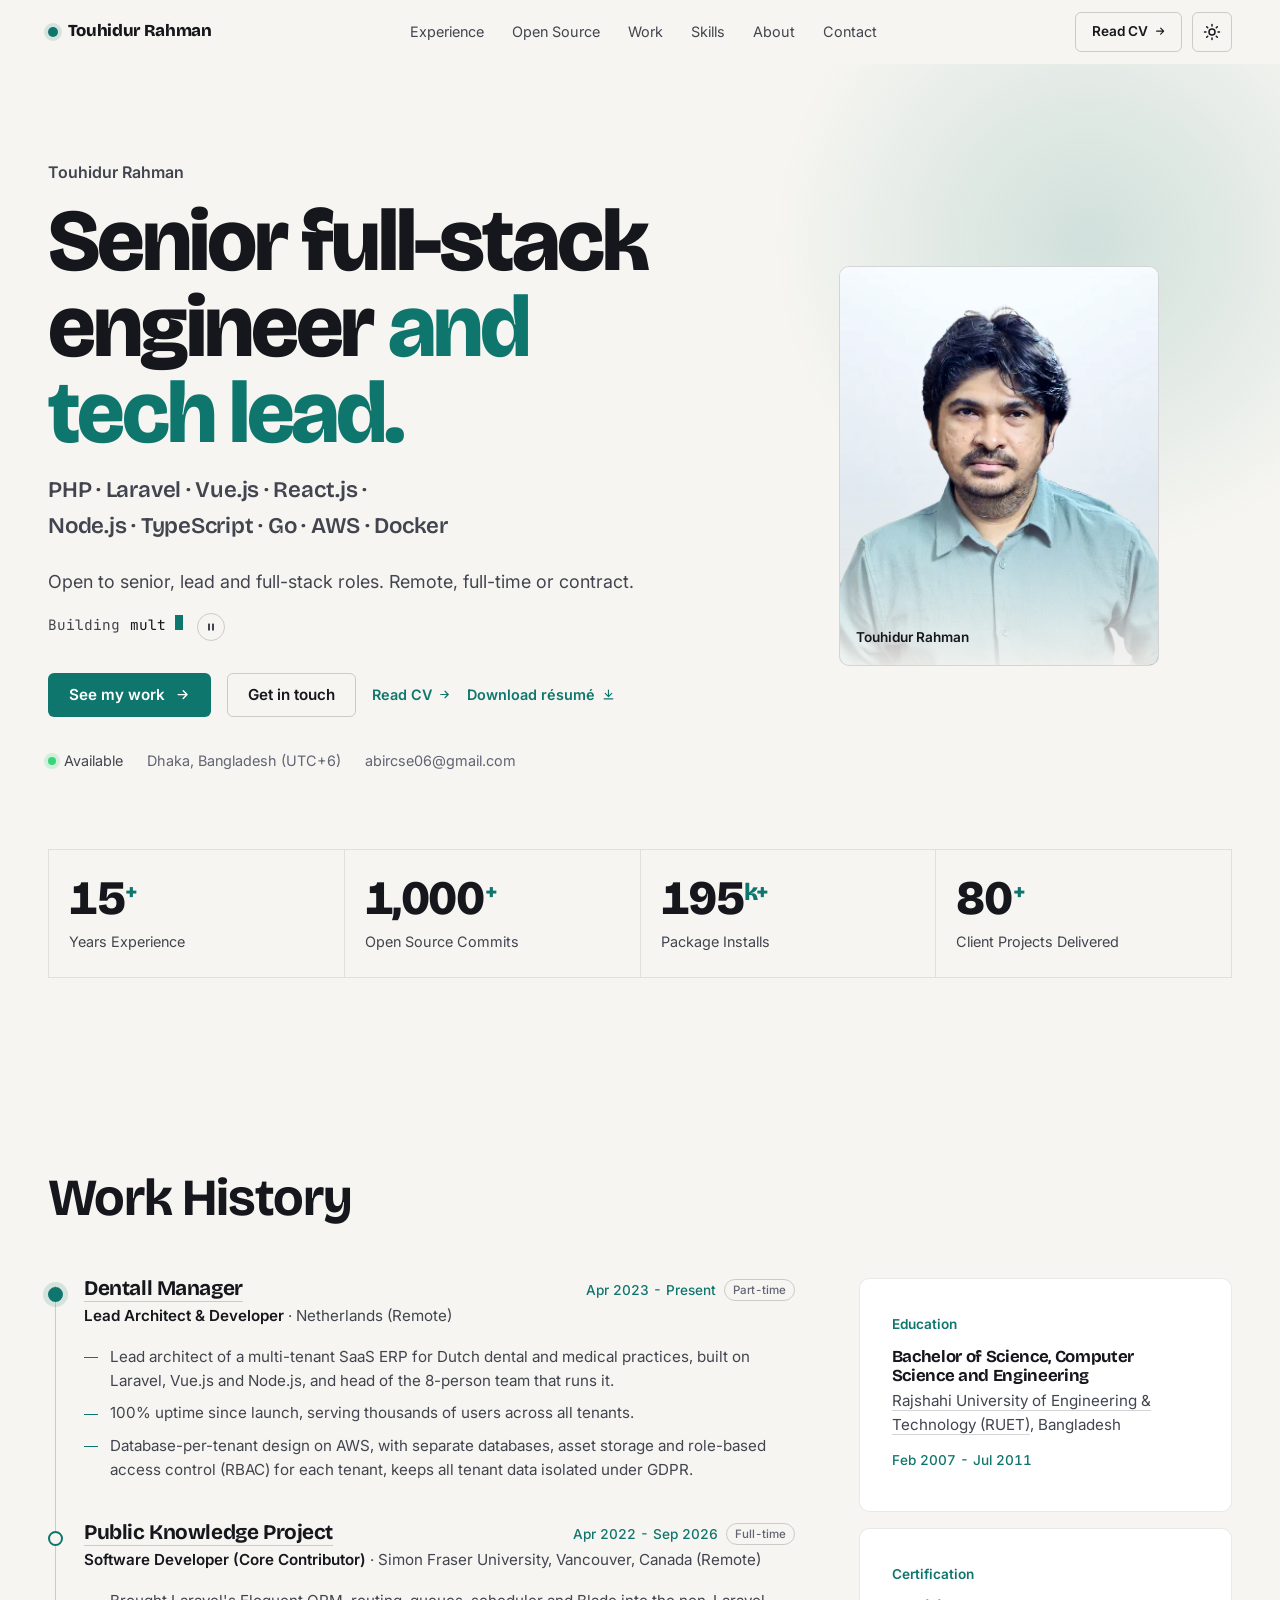
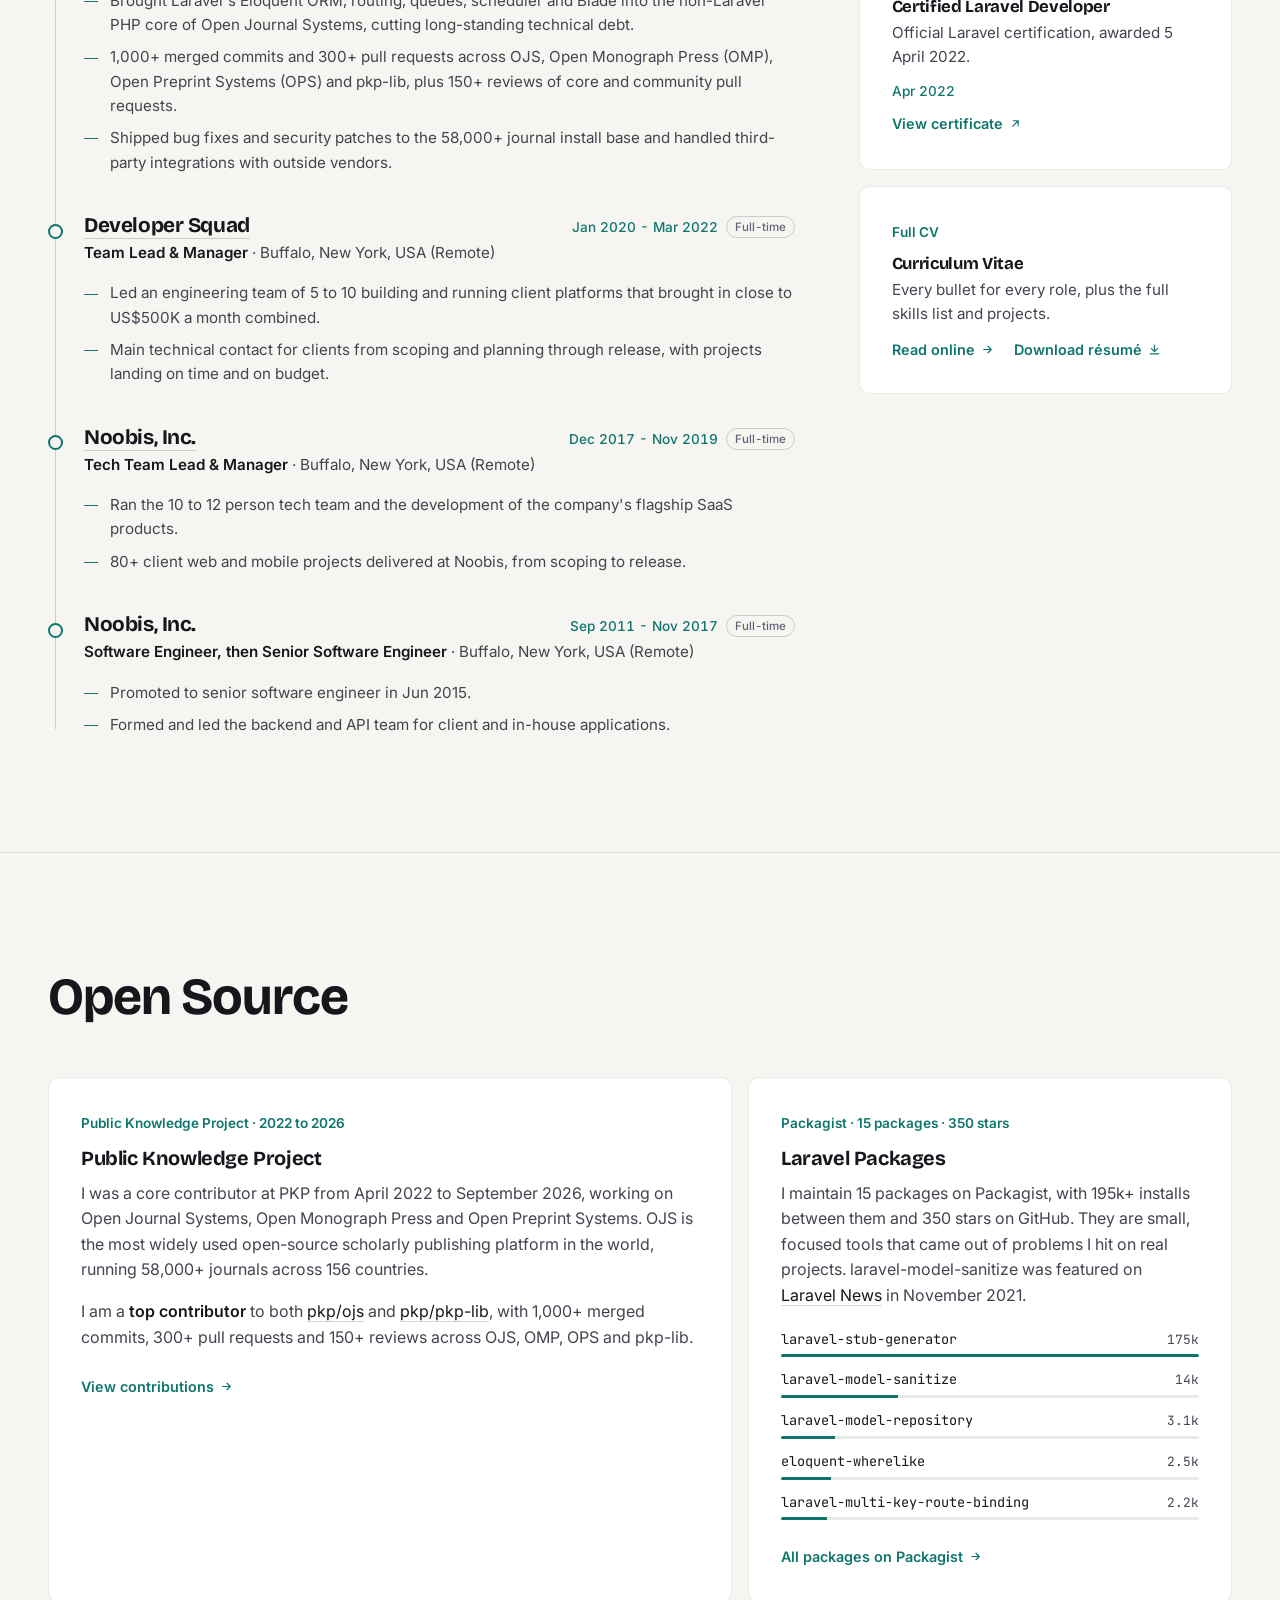
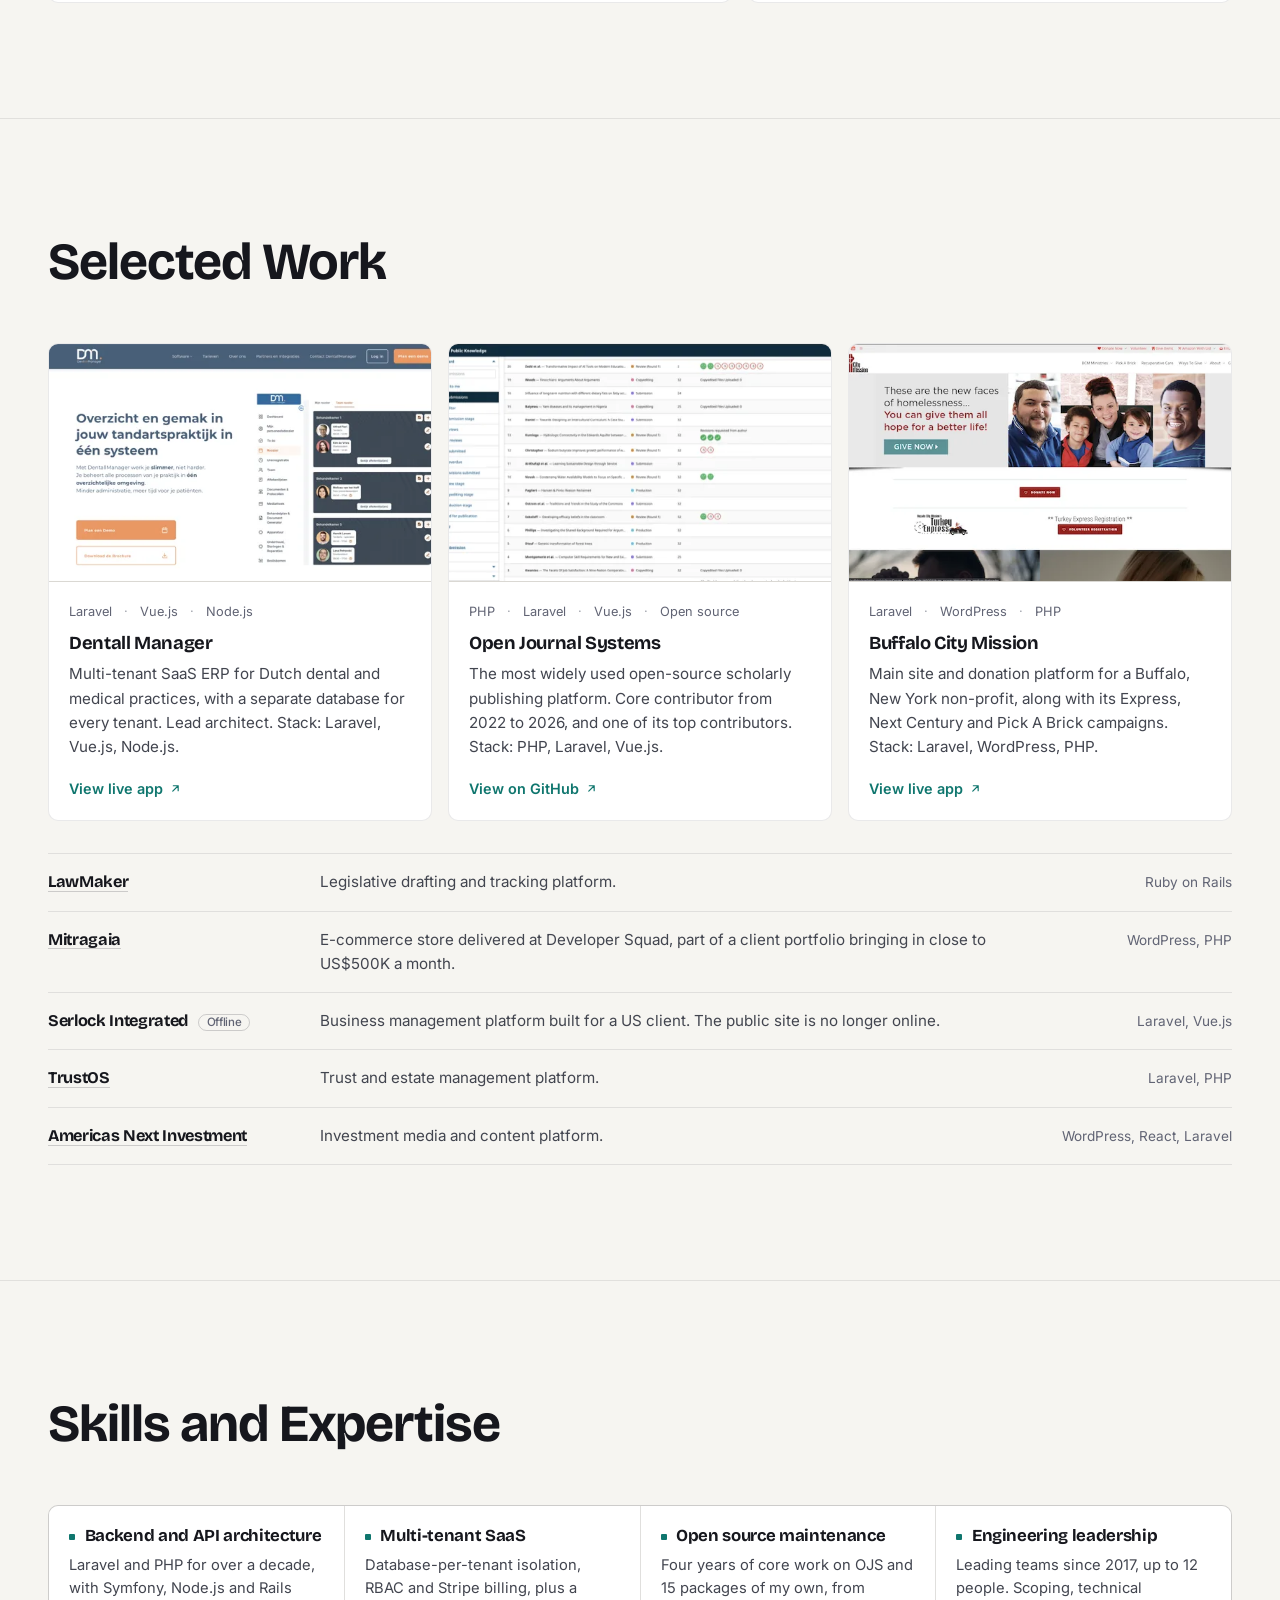
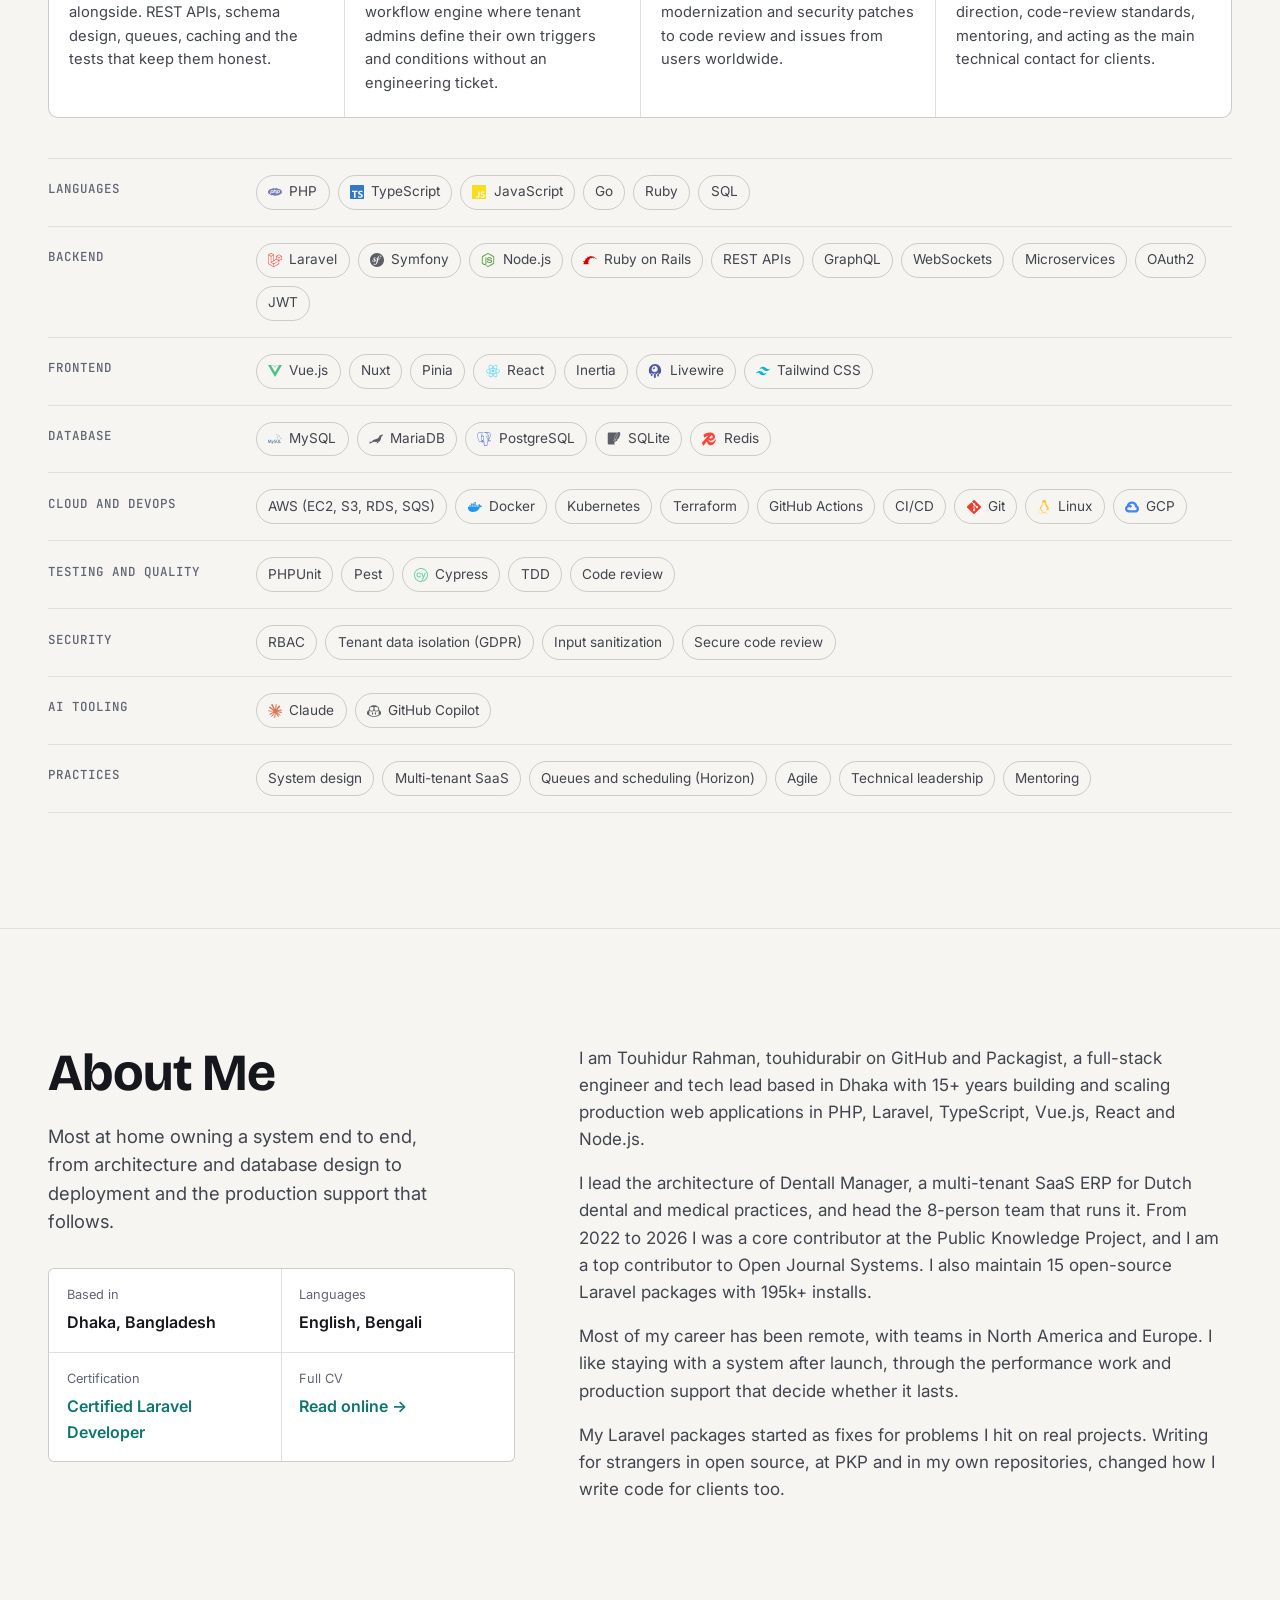
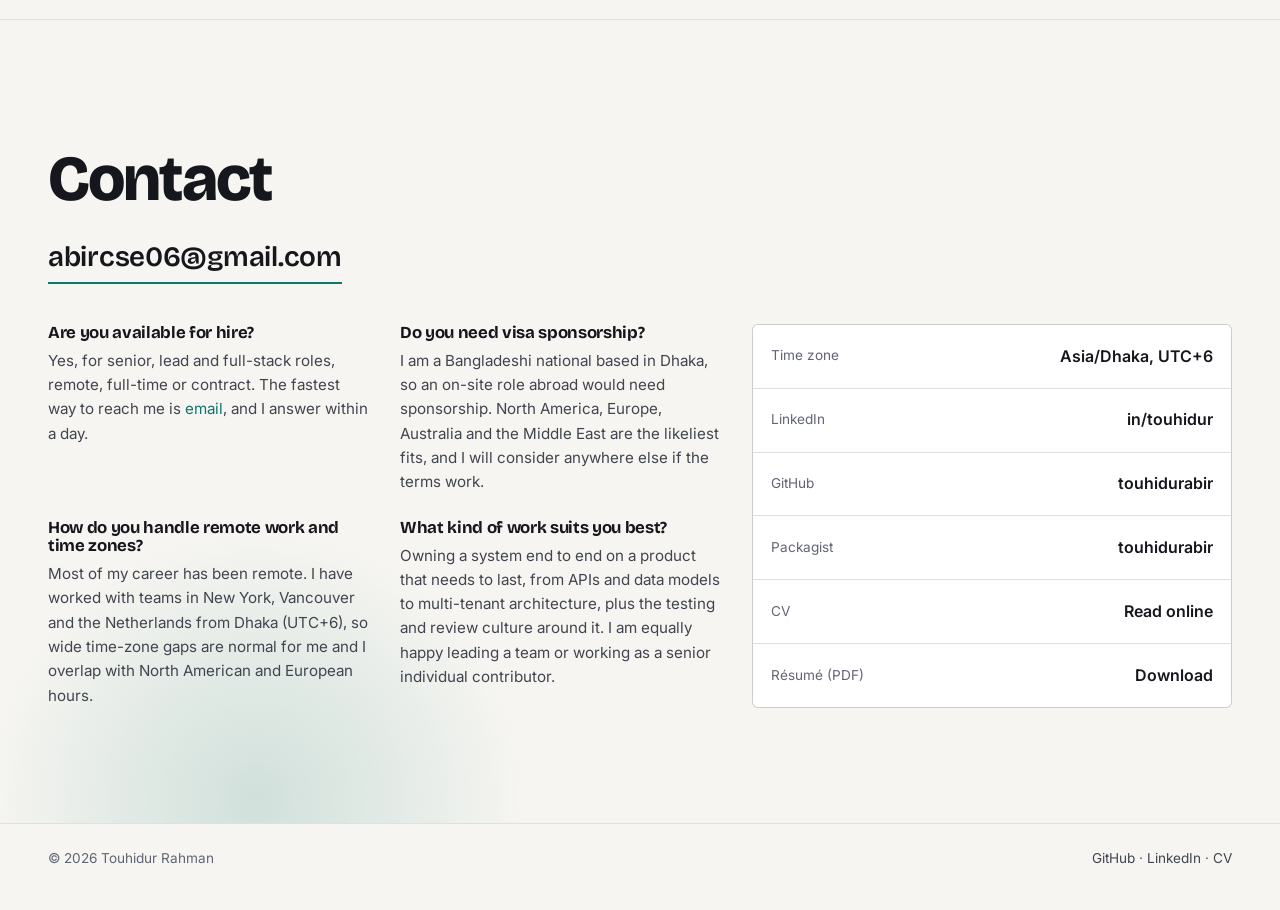
==== commit 4a880f34: "Redesign the share card and drop the stack from the portrait caption" ====
--- a/index.html
+++ b/index.html
@@ -19,8 +19,8 @@
 	<meta property="og:title" content="Touhidur Rahman | Senior Full-Stack Engineer and Tech Lead">
 	<meta property="og:description" content="Full-stack engineer and tech lead with 15+ years building production web applications in PHP, Laravel, TypeScript, Vue.js, React and Node.js. One of the top contributors to Open Journal Systems, and author of 15 Laravel packages with 195k+ installs. Open to senior, lead and full-stack roles, remote, full-time or contract.">
 	<meta property="og:url" content="https://touhidurabir.github.io/">
-	<meta property="og:image" content="https://touhidurabir.github.io/img/og-card.jpg?v=2">
-	<meta property="og:image:alt" content="Touhidur Rahman, senior full-stack engineer and tech lead, one of the top contributors to Open Journal Systems. 15+ years experience, 1,000+ open source commits, 195k+ package installs.">
+	<meta property="og:image" content="https://touhidurabir.github.io/img/og-card.jpg?v=3">
+	<meta property="og:image:alt" content="Touhidur Rahman, senior full-stack engineer and tech lead. PHP, Laravel, Vue.js, React.js, Node.js, TypeScript, Go, AWS and Docker. 15+ years building web apps, 1,000+ commits to OJS and the PKP stack, 195k+ installs across 15 Laravel packages.">
 	<meta property="og:image:width" content="1200">
 	<meta property="og:image:height" content="630">
 	<meta property="og:image:type" content="image/jpeg">
@@ -31,7 +31,7 @@
 	<meta name="twitter:card" content="summary_large_image">
 	<meta name="twitter:title" content="Touhidur Rahman | Senior Full-Stack Engineer and Tech Lead">
 	<meta name="twitter:description" content="Full-stack engineer and tech lead with 15+ years in PHP, Laravel, Vue.js and Node.js. One of the top contributors to Open Journal Systems. 15 Laravel packages with 195k+ installs.">
-	<meta name="twitter:image" content="https://touhidurabir.github.io/img/og-card.jpg?v=2">
+	<meta name="twitter:image" content="https://touhidurabir.github.io/img/og-card.jpg?v=3">
 
 	<link rel="icon" type="image/webp" href="img/me-2.webp?v=2">
 	<link rel="apple-touch-icon" href="img/apple-touch-icon.png?v=2">
@@ -315,7 +315,7 @@
 
 					<figure class="portrait">
 						<img src="img/me-1.webp" alt="Touhidur Rahman, senior full-stack engineer" width="660" height="880" fetchpriority="high">
-						<figcaption class="portrait-tag"><b>Touhidur Rahman</b><span>Laravel · Vue · Node</span></figcaption>
+						<figcaption class="portrait-tag"><b>Touhidur Rahman</b></figcaption>
 					</figure>
 				</div>
 
